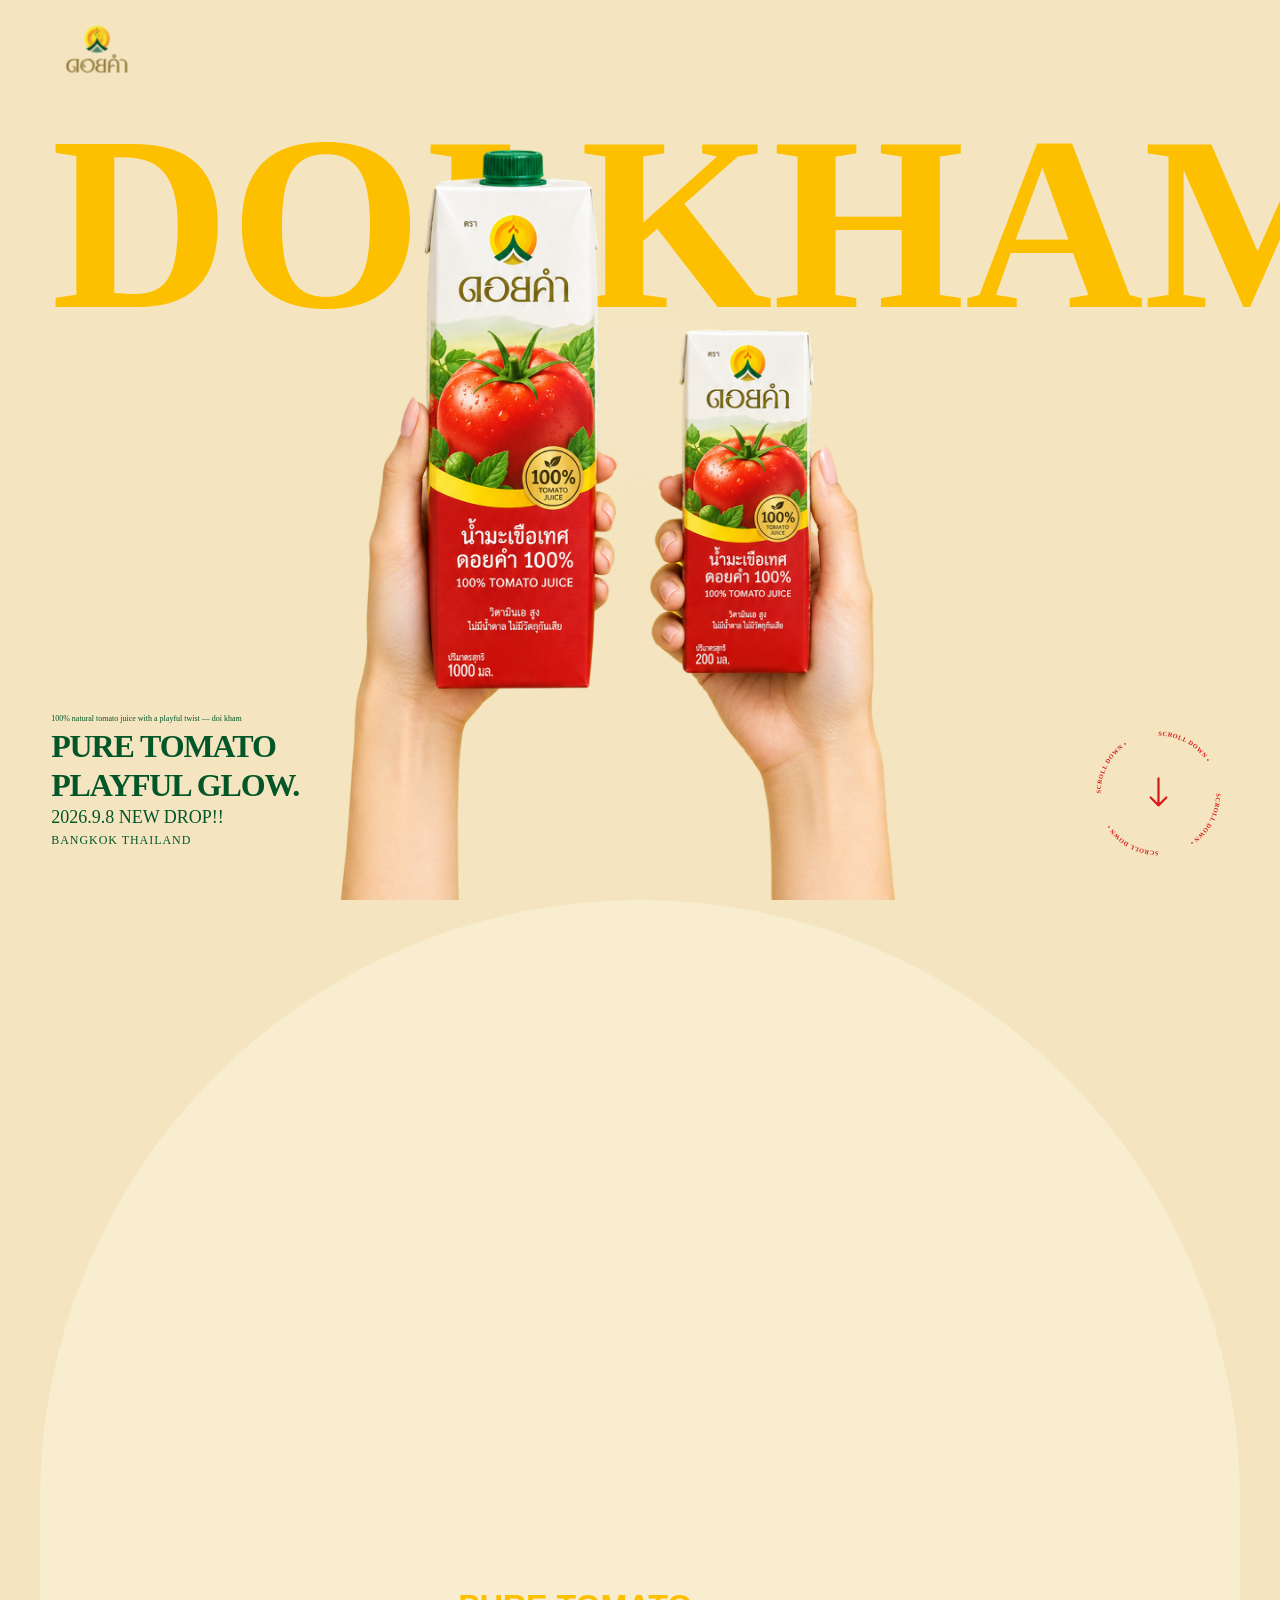
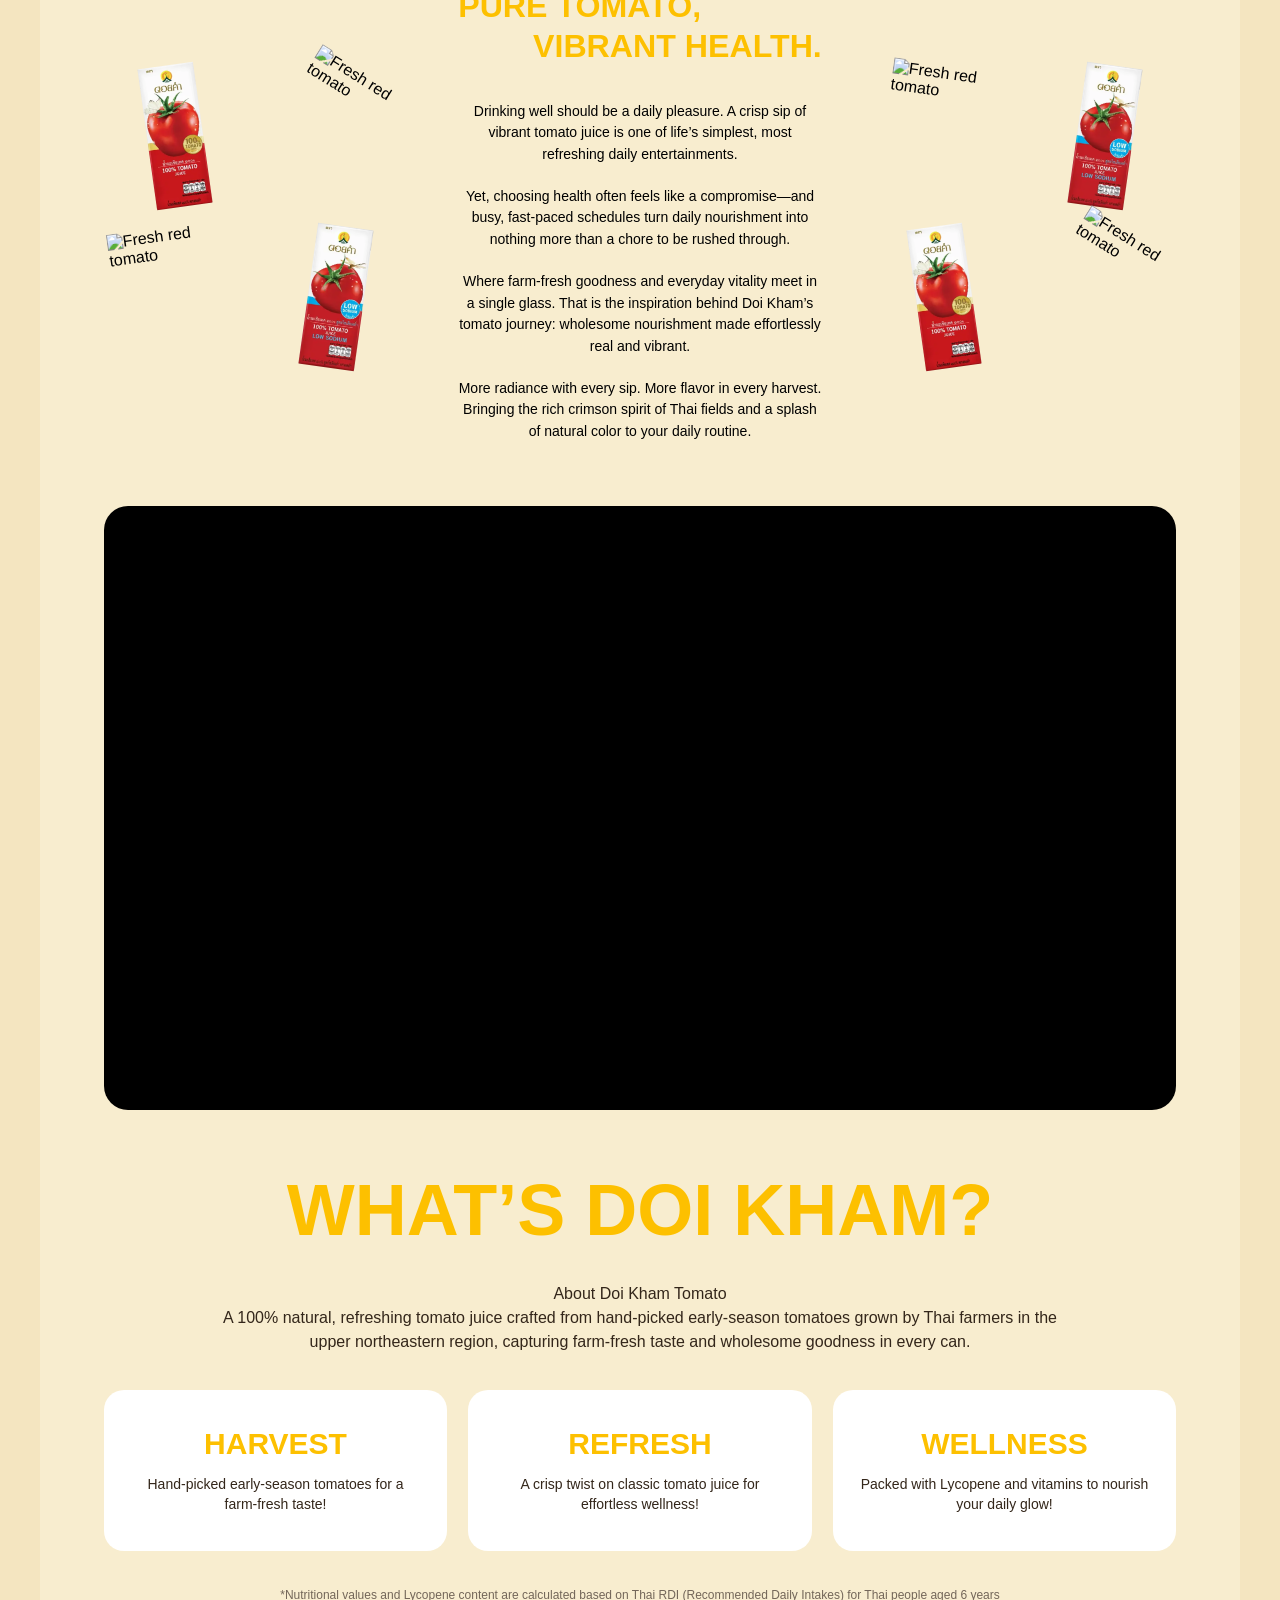
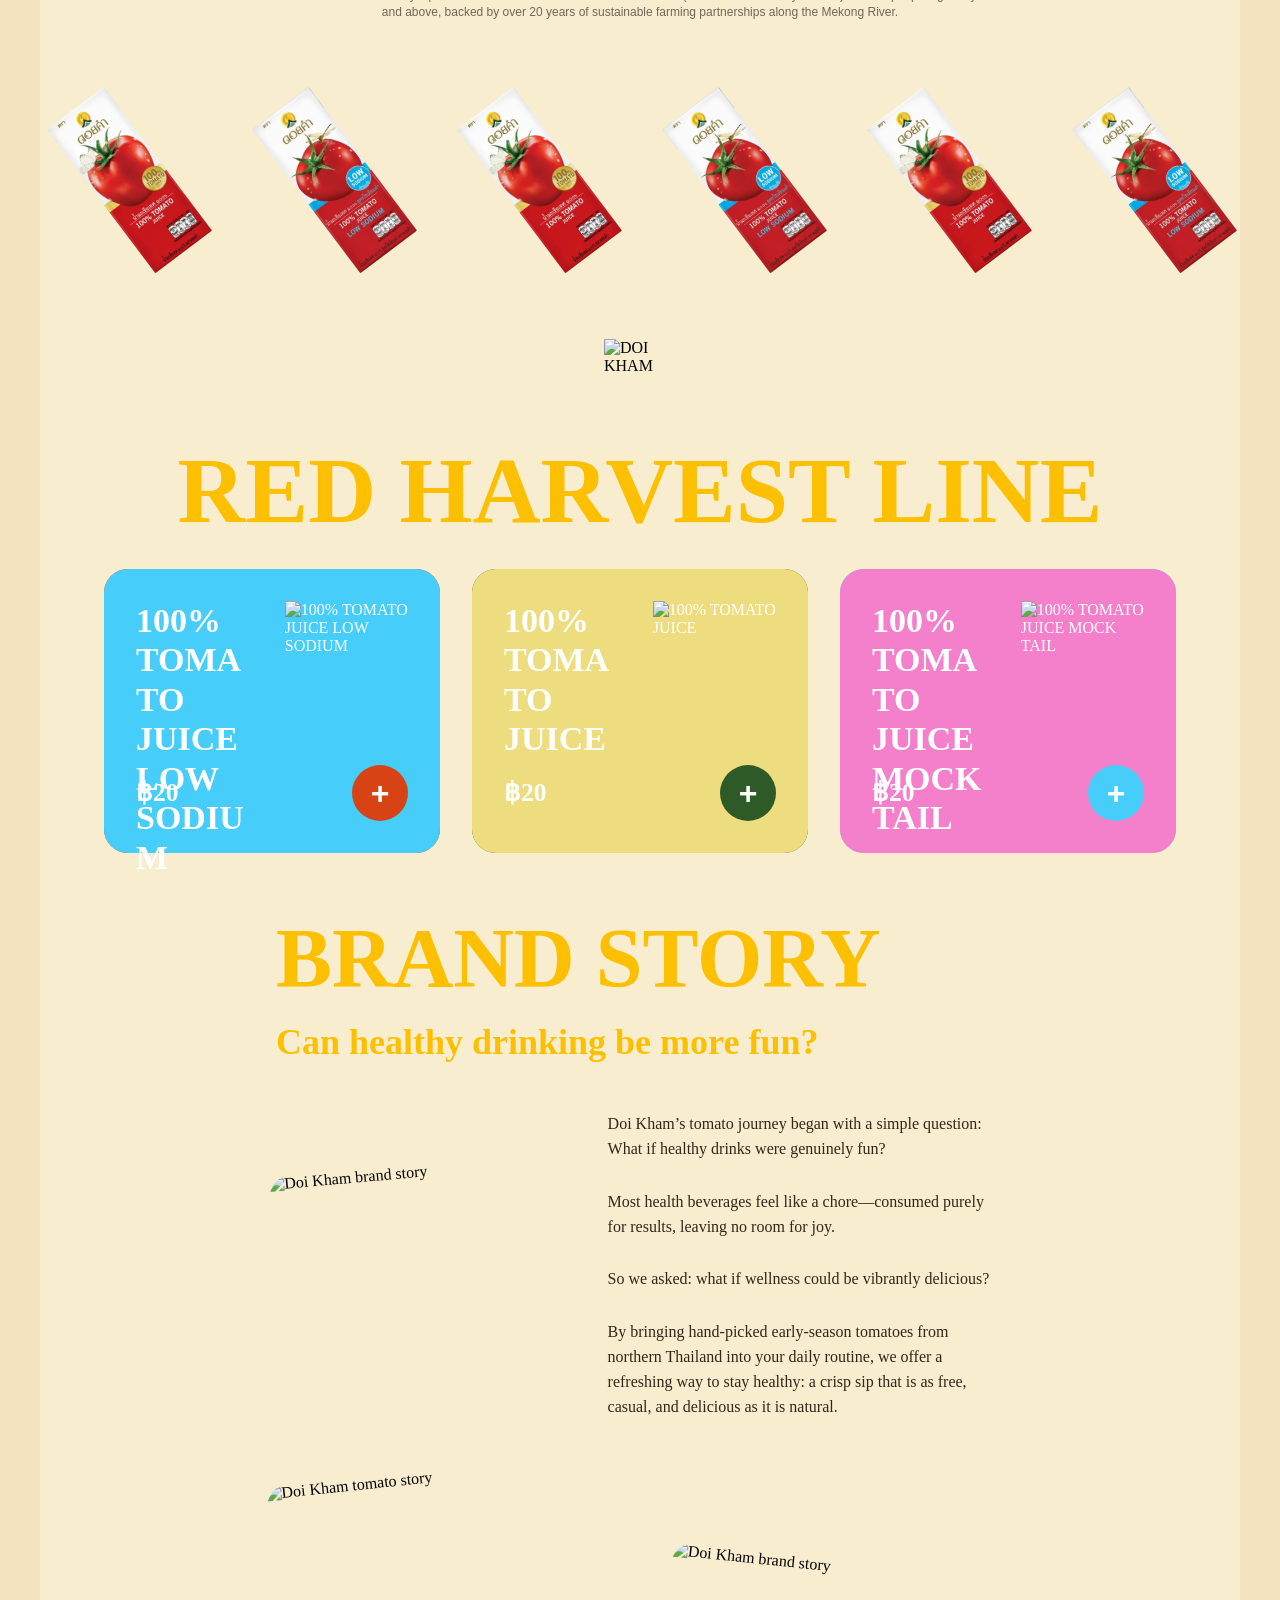
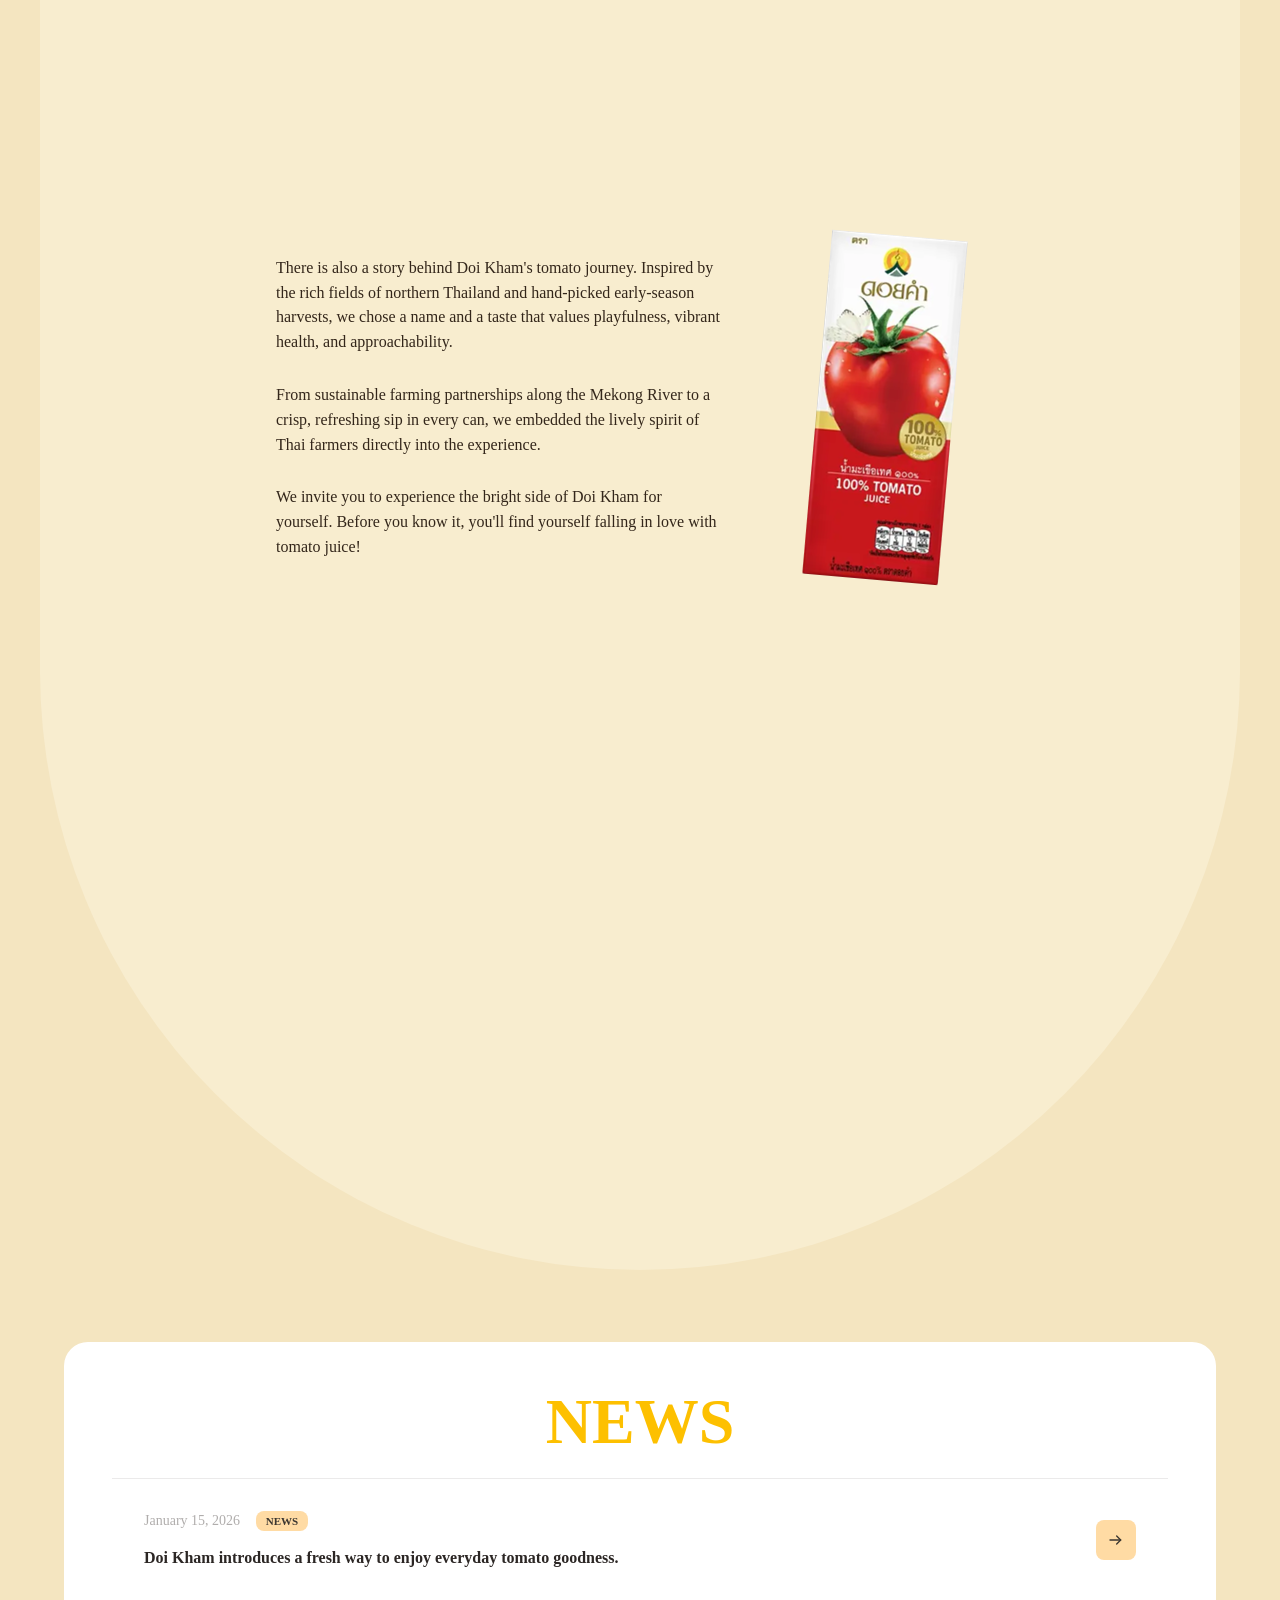
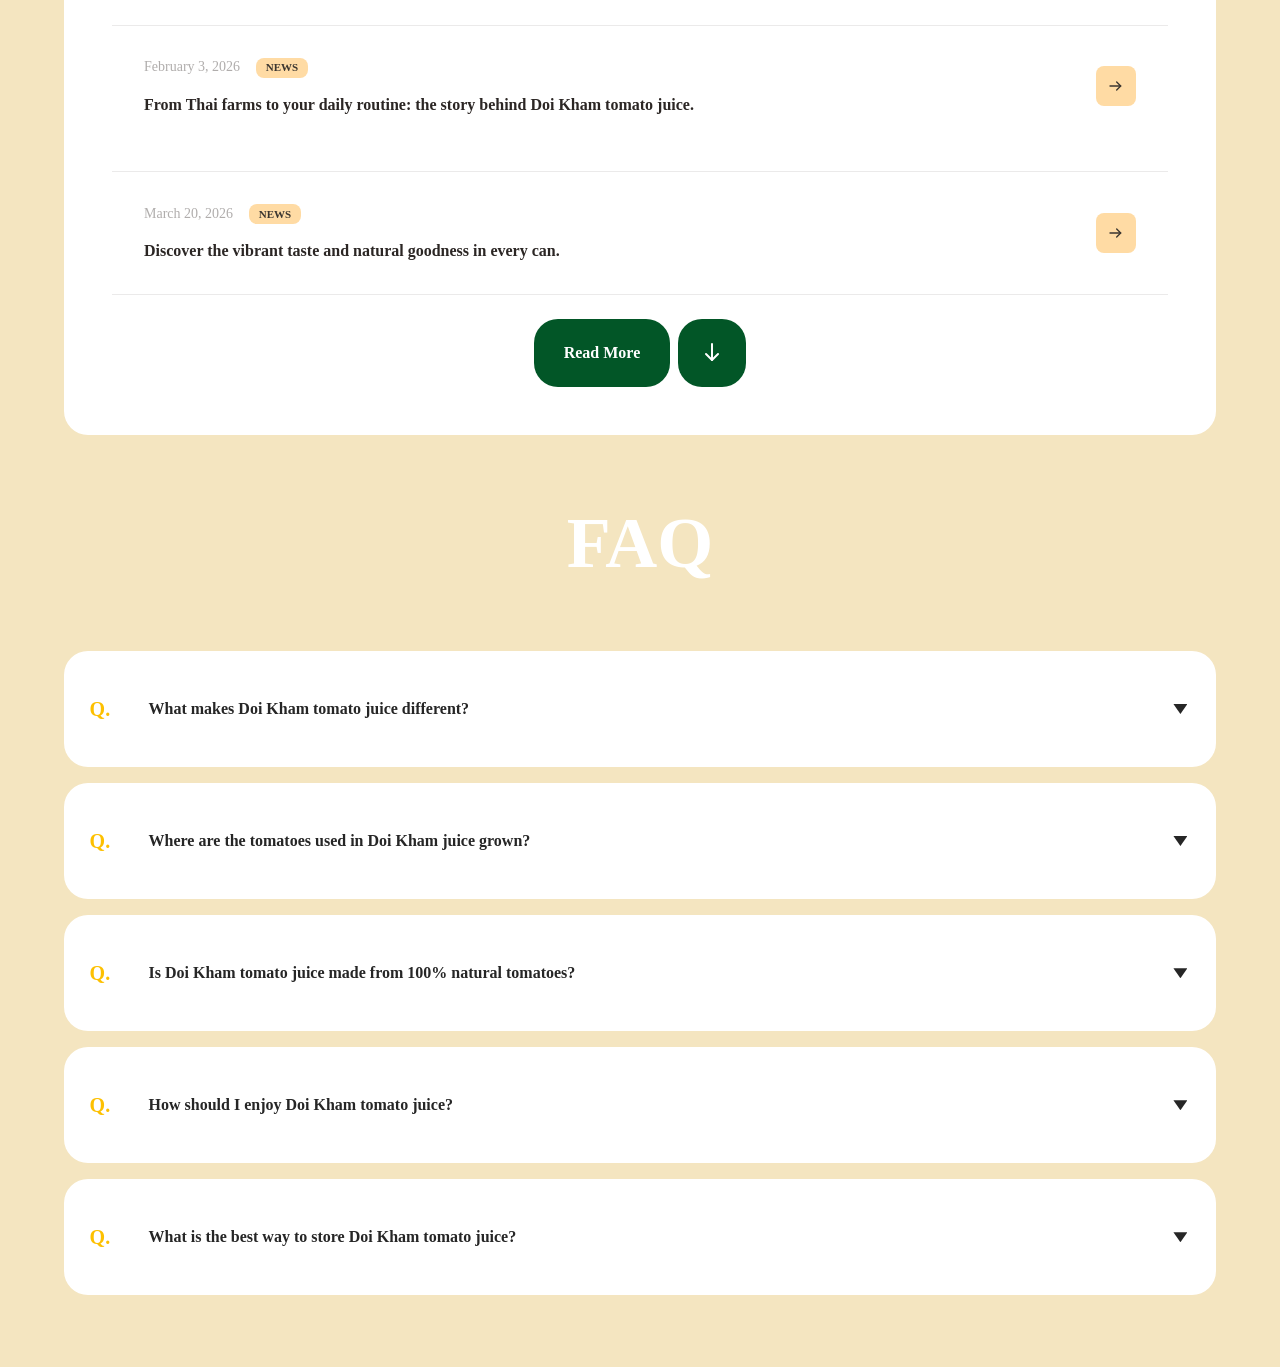
==== index.html @ 4caf9b31 "feat(organic): wrap cream surface with top and bottom caps - index.html: wrap the existing organic c" ====
<!--
Code Convention:
- Must read the latest official MDN documentation first.
- Must apply at least one current official MDN technique.
- Keep the code clean, clear, separated by concern, modular, and reusable.
- Keep everything in one HTML file.
- Do not start a new line unnecessarily; keep code formatting compact and readable.
- Preserve the existing baseline unless I explicitly ask for a change.
- Parent containers control spacing/gaps between direct children.
- Child containers control their own internal layout and spacing.
- Avoid unnecessary margin, transform, position, or offset hacks for layout alignment.
- Keep desktop behavior unchanged when a mobile-only change is requested.
- Keep the HTML previewable inside a standard fenced HTML code block.
-->

<!doctype html>
<html lang="en">
<head>
  <meta charset="utf-8">
  <meta name="viewport" content="width=device-width, initial-scale=1">
  <title>DOI KHAM</title>
  <link rel="stylesheet" href="./styles/global.css">
  <link rel="stylesheet" href="./components/hero/doi-kham-hero.css">
  <link rel="stylesheet" href="./components/tomato-detail/doi-kham-tomato-detail.css">
  <link rel="stylesheet" href="./components/vdo/doi-kham-vdo.css">
  <link rel="stylesheet" href="./components/about/doi-kham-about.css">
  <link rel="stylesheet" href="./components/product-gallery/doi-kham-product-gallery.css">
  <link rel="stylesheet" href="./components/product-line/doi-kham-product-line.css">
  <link rel="stylesheet" href="./components/brand-story/doi-kham-brand-story.css">
  <link rel="stylesheet" href="./components/news/doi-kham-news.css">
  <link rel="stylesheet" href="./components/faq/doi-kham-faq.css">
</head>
<body>
  <div class="page">
    <header class="header">
      <img class="header__logo" src="./assets/images/logo.png" alt="DOI KHAM">
    </header>
    <main class="main">
      <section class="hero-organic-section" aria-label="Hero and tomato details">
        <div class="hero-stage">
          <doi-kham-hero></doi-kham-hero>
        </div>
        <section class="organic-section" aria-label="Tomato details">
          <div class="organic-surface">
            <div class="organic-surface__top-circle" aria-hidden="true"></div>
            <div class="organic-container">
              <doi-kham-tomato-detail></doi-kham-tomato-detail>
              <doi-kham-vdo></doi-kham-vdo>
              <doi-kham-about></doi-kham-about>
              <doi-kham-product-gallery></doi-kham-product-gallery>
              <doi-kham-product-line></doi-kham-product-line>
              <doi-kham-brand-story></doi-kham-brand-story>
            </div>
            <div class="organic-surface__bottom-circle" aria-hidden="true"></div>
          </div>
        </section>
      </section>
      <div class="news-faq-section">
        <section class="news-section" aria-labelledby="news-title">
          <doi-kham-news></doi-kham-news>
        </section>
        <section class="faq-section" aria-labelledby="faq-title">
          <doi-kham-faq></doi-kham-faq>
        </section>
      </div>
    </main>
  </div>
  <script type="module" src="./js/app.js"></script>
</body>
</html>
---- styles/global.css ----
/* GLOBAL RESET */
*,
*::before,
*::after {
  box-sizing: border-box;
}

html,
body {
  inline-size: 100%;
  min-block-size: 100%;
  margin: 0;
  padding: 0;
  overflow-x: clip;
}

body {
  min-block-size: 100%;
  background: var(--color-bg-mid);
}

body::before {
  content: "";
  position: fixed;
  inset: 0;
  z-index: 0;
  pointer-events: none;
  background:
    radial-gradient(
      ellipse
      clamp(220px, 34vw, 520px)
      clamp(180px, 30vh, 360px)
      at 50% 45%,
      rgb(255 255 255 / 9%) 0%,
      rgb(255 249 230 / 5%) 24%,
      rgb(255 245 220 / 2.5%) 48%,
      transparent 72%
    );
  filter: blur(clamp(18px, 2.5vw, 36px));
}

h1,
p {
  margin: 0;
}

/* TOKENS */
:root {
  --color-bg-center: #F8EDCF;
  --color-bg-light: #F6E9C8;
  --color-bg-mid: #F4E5C0;
  --color-bg-dark: #F3E2BD;
  --color-bg-edge: #EBD3A4;

  --color-doi-kham: #FDC000;
  --color-text-group: #025627;
  --color-scroll-down: #D71D1A;

  --header-inline-padding: clamp(16px, 4vw, 56px);
  --header-block-padding: 16px;
  --header-max-height: 100px;

  --logo-size: 92px;

  --hero-stage-height: calc(100vh - var(--header-max-height));

  --organic-section-height: 220vh;
  --organic-container-gap: clamp(32px, 6vw, 64px);
  --organic-container-block-padding: clamp(48px, 7vw, 96px);
  --organic-child-inline-padding: clamp(20px, 5vw, 72px);
  --organic-surface-width: min(100%, var(--section-content-width));

  --section-content-width: 1200px;
}

/* PAGE SHELL */
.page {
  position: relative;
  z-index: 1;
  inline-size: 100%;
  min-block-size: 100vh;
  isolation: isolate;
}

/* HEADER */
.header {
  position: sticky;
  inset-block-start: 0;
  z-index: 10;
  display: flex;
  align-items: center;
  inline-size: 100%;
  block-size: var(--header-max-height);
  max-block-size: var(--header-max-height);
  padding-block: var(--header-block-padding);
  padding-inline: var(--header-inline-padding);
  background: transparent;
}

.header__logo {
  display: block;
  inline-size: var(--logo-size);
  block-size: var(--logo-size);
  max-inline-size: 100%;
  max-block-size: 100%;
  flex: 0 1 auto;
  object-fit: contain;
}

/* MAIN */
.main {
  position: relative;
  z-index: 1;
  inline-size: 100%;
}

/* HERO + ORGANIC SCROLL REGION */
.hero-organic-section {
  position: relative;
  inline-size: 100%;
  overflow: visible;
}

/* STICKY HERO */
.hero-stage {
  position: sticky;
  inset-block-start: var(--header-max-height);
  z-index: 1;
  inline-size: 100%;
  block-size: var(--hero-stage-height);
  min-block-size: var(--hero-stage-height);
  overflow: visible;
}

/* NEWS + FAQ GROUP */
.news-faq-section {
  display: flex;
  flex-direction: column;
  gap: clamp(48px, 6vw, 72px);
  margin-block: clamp(48px, 6vw, 72px);
}

/* NEWS SECTION */
.news-section {
  position: relative;
  z-index: 2;
  inline-size: 100%;
}

/* ORGANIC SECTION */
.organic-section {
  position: relative;
  z-index: 2;
  inline-size: 100%;
  min-block-size: var(--organic-section-height);
  overflow: visible;
}

/* ORGANIC SURFACE */
.organic-surface {
  display: flex;
  flex-direction: column;
  align-items: center;
  inline-size: 100%;
  gap: 0;
}

.organic-surface__top-circle,
.organic-surface__bottom-circle,
.organic-container {
  inline-size: var(--organic-surface-width);
}

.organic-surface__top-circle {
  aspect-ratio: 2 / 1;
  background: var(--color-bg-center);
  border-radius: 50% 50% 0 0 / 100% 100% 0 0;
}

/* RECTANGULAR CONTENT CONTAINER */
.organic-container {
  block-size: auto;
  display: flex;
  flex-direction: column;
  align-items: center;
  justify-content: flex-start;
  row-gap: var(--organic-container-gap);
  box-sizing: border-box;
  padding-block: var(--organic-container-block-padding);
  background: var(--color-bg-center);
  pointer-events: auto;
}

.organic-surface__bottom-circle {
  aspect-ratio: 2 / 1;
  background: var(--color-bg-center);
  border-radius: 0 0 50% 50% / 0 0 100% 100%;
}

/* TABLET / MOBILE */
@media (max-width: 768px) {
  :root {
    --header-inline-padding: clamp(16px, 5vw, 28px);
    --header-block-padding: 16px;
    --logo-size: 92px;
    --hero-stage-height: calc(100vh - var(--header-max-height));
    --organic-section-height: 215vh;
  }
}

@media (max-width: 480px) {
  :root {
    --header-inline-padding: 18px;
    --header-block-padding: 16px;
    --logo-size: 92px;
    --organic-section-height: 205vh;
    --organic-child-inline-padding: 20px;
  }
}

@media (max-width: 360px) {
  :root {
    --header-inline-padding: 14px;
    --header-block-padding: 16px;
    --logo-size: 92px;
    --organic-section-height: 200vh;
    --organic-child-inline-padding: 16px;
  }
}

/* WIDE VIEWPORT */
@media (min-aspect-ratio: 2/1) {
  :root {
    --organic-section-height: 230vh;
  }
}
---- components/hero/doi-kham-hero.css ----
/*
Code Convention:
- Must read the latest official MDN documentation first.
- Must apply at least one current official MDN technique.
- Keep the code clean, clear, separated by concern, modular, and reusable.
- Keep everything in one HTML file.
- Do not start a new line unnecessarily; keep code formatting compact and readable.
- Preserve the existing baseline unless I explicitly ask for a change.
- Parent containers control spacing/gaps between direct children.
- Child containers control their own internal layout and spacing.
- Avoid unnecessary margin, transform, position, or offset hacks for layout alignment.
- Keep desktop behavior unchanged when a mobile-only change is requested.
- Keep the HTML previewable inside a standard fenced HTML code block.
*/

doi-kham-hero {
  display: block;

  inline-size: 100%;
  block-size: 100%;
  min-block-size: inherit;

  --hero-gap: 8px;
  --hero-copy-gap: 8px;

  --doi-kham-size: clamp(64px, 21cqw, 300px);

  --eyebrow-size: clamp(8px, 0.56vw, 10px);
  --headline-size: clamp(32px, 2.22vw, 40px);
  --release-size: clamp(18px, 1.25vw, 22px);
  --location-size: clamp(12px, 0.83vw, 15px);

  --hero-inline-padding: clamp(16px, 4vw, 56px);
  --hero-bottom-padding: clamp(40px, 6vh, 80px);

  --hand-size: clamp(180px, 25vw, 420px);

  --scroll-indicator-size: clamp(120px, 11vw, 170px);
  --scroll-indicator-offset: clamp(18px, 4vw, 56px);
  --scroll-indicator-bottom: clamp(18px, 4vh, 48px);
  --scroll-indicator-text-size: clamp(8px, 0.7vw, 11px);
  --scroll-indicator-arrow-size: clamp(18px, 1.4vw, 24px);
}

.hero {
  position: relative;

  inline-size: 100%;
  block-size: 100%;
  min-block-size: 100%;
}

.hero__content {
  position: relative;

  display: flex;
  flex-direction: column;
  align-items: center;

  inline-size: 100%;
  max-inline-size: 100%;
  min-inline-size: 0;
  min-block-size: inherit;

  gap: var(--hero-gap);

  container: hero / inline-size;
}

.hero__title {
  inline-size: 100%;
  max-inline-size: 100%;
  min-inline-size: 0;

  margin: 0;
  padding: 0;

  color: var(--color-doi-kham);

  font-size: var(--doi-kham-size);
  line-height: 1;
  font-weight: 700;
  text-align: center;

  text-wrap: nowrap;

  user-select: none;
}

.hero__copy {
  display: flex;
  flex-direction: column;
  align-items: flex-start;

  inline-size: min(100%, 560px);
  max-inline-size: 100%;
  min-inline-size: 0;

  margin: 0;
  padding: 0;

  gap: var(--hero-copy-gap);

  color: var(--color-text-group);
  text-align: start;
}

.hero__eyebrow {
  inline-size: 100%;
  max-inline-size: 100%;
  min-inline-size: 0;

  margin: 0;
  padding: 0;

  color: var(--color-text-group);

  font-size: var(--eyebrow-size);
  line-height: 1.2;
  font-weight: 400;

  overflow-wrap: anywhere;
}

.hero__headline-group {
  display: flex;
  flex-direction: column;
  align-items: flex-start;

  inline-size: fit-content;
  max-inline-size: 100%;
  min-inline-size: 0;

  gap: var(--hero-copy-gap);
}

.hero__headline {
  min-inline-size: 0;

  margin: 0;
  padding: 0;

  color: var(--color-text-group);

  font-size: var(--headline-size);
  line-height: 0.95;
  font-weight: 700;
  letter-spacing: -0.035em;

  overflow-wrap: anywhere;
}

.hero__release {
  inline-size: 100%;
  max-inline-size: 100%;
  min-inline-size: 0;

  margin: 0;
  padding: 0;

  color: var(--color-text-group);

  font-size: var(--release-size);
  line-height: 1;
  font-weight: 400;

  overflow-wrap: anywhere;
}

.hero__location {
  inline-size: 100%;
  max-inline-size: 100%;
  min-inline-size: 0;

  margin: 0;
  padding: 0;

  color: var(--color-text-group);

  font-size: var(--location-size);
  line-height: 1;
  font-weight: 400;
  letter-spacing: 0.08em;

  overflow-wrap: anywhere;
}

.hero__hand {
  position: absolute;
  z-index: 5;

  display: block;

  inline-size: var(--hand-size);
  block-size: auto;
  max-inline-size: 100%;

  object-fit: contain;

  inset-block-end: 0;

  pointer-events: none;
  user-select: none;
}

.hero__hand--left {
  inset-inline-start: 50%;
  transform: translateX(-100%);
}

.hero__hand--right {
  inset-inline-start: 50%;
}

.scroll-indicator {
  position: absolute;
  z-index: 6;

  inset-inline-end: var(--scroll-indicator-offset);
  inset-block-end: var(--scroll-indicator-bottom);

  display: grid;
  place-items: center;

  inline-size: var(--scroll-indicator-size);
  block-size: var(--scroll-indicator-size);

  color: var(--color-scroll-down);

  pointer-events: none;
  user-select: none;
}

.scroll-indicator__ring {
  position: absolute;
  inset: 0;

  display: block;

  inline-size: 100%;
  block-size: 100%;

  overflow: visible;

  animation:
    scroll-indicator-rotate
    12s
    linear
    infinite;
}

.scroll-indicator__text {
  fill: currentColor;

  font-size: var(--scroll-indicator-text-size);
  font-weight: 700;
  letter-spacing: 0.08em;
  text-transform: uppercase;
}

.scroll-indicator__arrow {
  position: absolute;
  z-index: 2;

  display: block;

  inline-size: calc(var(--scroll-indicator-arrow-size) * 1.5);
  block-size: calc(var(--scroll-indicator-arrow-size) * 2);

  overflow: visible;

  color: currentColor;

  transform: translateY(-1px);
}

.scroll-indicator__arrow-line {
  fill: none;
  stroke: currentColor;
  stroke-width: 2;
  stroke-linecap: round;
  stroke-linejoin: round;
}

@keyframes scroll-indicator-rotate {
  from {
    transform: rotate(0deg);
  }

  to {
    transform: rotate(360deg);
  }
}

@media (min-width: 769px) {
  .hero__content {
    padding-inline: var(--hero-inline-padding);
  }

  .hero__title {
    position: absolute;

    inset-block-start: 0;
    inset-inline: var(--hero-inline-padding);

    inline-size: calc(100% - (var(--hero-inline-padding) * 2));

    font-size: clamp(64px, 21cqw, 300px);
    text-align: center;
  }

  .hero__copy {
    position: absolute;

    inset-inline-start: var(--hero-inline-padding);
    inset-block-end: var(--hero-bottom-padding);

    inline-size: min(
      calc(100% - (var(--hero-inline-padding) * 2)),
      560px
    );
  }

  .hero__headline-group {
    flex-direction: column;
    align-items: flex-start;

    inline-size: fit-content;
  }

  .hero__headline {
    white-space: nowrap;
  }

  .hero__hand--left {
    inset-inline-start: 50%;
    inset-block-end: 0;

    transform: translateX(-100%);
  }

  .hero__hand--right {
    inset-inline-start: 50%;
    inset-inline-end: auto;
    inset-block-end: 0;
  }
}

@media (max-width: 768px) {
  doi-kham-hero {
    --hero-copy-gap: 8px;

    --eyebrow-size: 10px;
    --headline-size: 24px;
    --release-size: 20px;
    --location-size: 14px;

    --hand-size: clamp(160px, 48vw, 280px);

    --scroll-indicator-size: 120px;
    --scroll-indicator-offset: 18px;
    --scroll-indicator-bottom: 18px;
    --scroll-indicator-text-size: 11px;
  }

  .hero__content {
    align-items: flex-start;

    padding-inline: var(--header-inline-padding);
  }

  .hero__title {
    inline-size: 100%;

    font-size: 64px;
    text-align: start;
  }

  .hero__copy {
    inline-size: 100%;
    max-inline-size: 100%;
  }

  .hero__headline-group {
    flex-direction: row;
    align-items: baseline;
    flex-wrap: nowrap;

    inline-size: 100%;
    max-inline-size: 100%;

    gap: var(--hero-copy-gap);
  }

  .hero__headline {
    flex: 0 0 auto;

    white-space: nowrap;
  }

  .hero__hand--left {
    inset-inline-start: 50%;
    inset-block-end: 0;

    transform: translateX(-100%);
  }

  .hero__hand--right {
    inset-inline-start: 50%;
    inset-inline-end: auto;
    inset-block-end: 0;
  }
}

@media (max-width: 480px) {
  doi-kham-hero {
    --hand-size: 52vw;
  }
}

@media (max-width: 360px) {
  doi-kham-hero {
    --hand-size: 55vw;
  }
}

@media (prefers-reduced-motion: reduce) {
  .scroll-indicator__ring {
    animation: none;
  }
}
---- components/tomato-detail/doi-kham-tomato-detail.css ----
/*
Code Convention:
- Must read the latest official MDN documentation first.
- Must apply at least one current official MDN technique.
- Keep the code clean, clear, separated by concern, modular, and reusable.
- Keep everything in one HTML file.
- Do not start a new line unnecessarily; keep code formatting compact and readable.
- Preserve the existing baseline unless I explicitly ask for a change.
- Parent containers control spacing/gaps between direct children.
- Child containers control their own internal layout and spacing.
- Avoid unnecessary margin, transform, position, or offset hacks for layout alignment.
- Keep desktop behavior unchanged when a mobile-only change is requested.
- Keep the HTML previewable inside a standard fenced HTML code block.
*/

doi-kham-tomato-detail {
  display: block;
  inline-size: 100%;
  min-inline-size: 0;
  padding-inline: var(--organic-child-inline-padding);

  --tomato-detail-content-width: 1440px;
  --tomato-detail-gap: clamp(20px, 4vw, 64px);

  --tomato-detail-product-image-radius: 0px;

  --tomato-detail-grid-gap: clamp(10px, 1.5vw, 24px);
  --tomato-detail-grid-size: clamp(280px, 30vw, 480px);

  --tomato-detail-center-gap: clamp(20px, 4vw, 56px);

  --tomato-detail-title-size: clamp(20px, 3cqw, 40px);
  --tomato-detail-title-weight: 900;
  --tomato-detail-title-line-height: 1;

  --tomato-detail-headline-gap: 8px;

  --tomato-detail-copy-size: 16px;
  --tomato-detail-copy-weight: 400;
  --tomato-detail-copy-line-height: 1.55;
  --tomato-detail-copy-gap: clamp(16px, 2vw, 24px);
}

/* SOURCE HERO CONTAINER */
.tomato-detail {
  display: flex;
  align-items: center;
  justify-content: center;
  inline-size: 100%;
  min-inline-size: 0;
  min-block-size: 100%;
  background: transparent;
  font-family: Arial, Helvetica, sans-serif;
}

/* SOURCE HERO__CONTAINER */
.tomato-detail__container {
  container: tomato-detail / inline-size;
  display: grid;
  grid-template-columns:
    minmax(0, 1fr)
    minmax(280px, 1.2fr)
    minmax(0, 1fr);
  align-items: center;
  inline-size: min(100%, var(--tomato-detail-content-width));
  min-inline-size: 0;
  gap: var(--tomato-detail-gap);
}

/* LEFT / RIGHT SIDE */
.tomato-detail__side {
  display: flex;
  align-items: center;
  justify-content: center;
  inline-size: 100%;
  min-inline-size: 0;
}

/* 2 × 2 PRODUCT GRID */
.tomato-detail__side-grid {
  display: grid;
  grid-template-columns: repeat(2, minmax(0, 1fr));
  grid-template-rows: repeat(2, minmax(0, 1fr));
  grid-template-areas:
    "top-left top-right"
    "bottom-left bottom-right";
  align-items: center;
  justify-items: center;
  inline-size: min(100%, var(--tomato-detail-grid-size));
  aspect-ratio: 1;
  gap: var(--tomato-detail-grid-gap);
}

/* GRID POSITIONS */
.tomato-detail__grid-item--top-left {
  grid-area: top-left;
}

.tomato-detail__grid-item--top-right {
  grid-area: top-right;
}

.tomato-detail__grid-item--bottom-left {
  grid-area: bottom-left;
}

.tomato-detail__grid-item--bottom-right {
  grid-area: bottom-right;
}

/* GRID ITEM */
.tomato-detail__grid-item {
  display: flex;
  align-items: center;
  justify-content: center;
  inline-size: 100%;
  block-size: 100%;
  min-inline-size: 0;
  min-block-size: 0;
  aspect-ratio: 1 / 1;
}

/* PRODUCT IMAGE */
.tomato-detail__product-image {
  display: block;
  inline-size: 100%;
  block-size: 100%;
  min-inline-size: 0;
  min-block-size: 0;
  margin: 0;
  padding: 0;
  border: 0;
  border-radius: var(--tomato-detail-product-image-radius);
  object-fit: contain;
  object-position: center;
  user-select: none;
  -webkit-user-drag: none;
}

/* LEFT IMAGE ROTATION */
.tomato-detail__side--left
.tomato-detail__grid-item--top-left
.tomato-detail__product-image {
  rotate: -8deg;
  transform-origin: center;
}

.tomato-detail__side--left
.tomato-detail__grid-item--top-right
.tomato-detail__product-image {
  rotate: 32deg;
  transform-origin: center;
}

.tomato-detail__side--left
.tomato-detail__grid-item--bottom-left
.tomato-detail__product-image {
  rotate: -8deg;
  transform-origin: center;
}

.tomato-detail__side--left
.tomato-detail__grid-item--bottom-right
.tomato-detail__product-image {
  rotate: 8deg;
  transform-origin: center;
}

/* RIGHT IMAGE ROTATION */
.tomato-detail__side--right
.tomato-detail__grid-item--top-left
.tomato-detail__product-image {
  rotate: 8deg;
  transform-origin: center;
}

.tomato-detail__side--right
.tomato-detail__grid-item--top-right
.tomato-detail__product-image {
  rotate: 8deg;
  transform-origin: center;
}

.tomato-detail__side--right
.tomato-detail__grid-item--bottom-left
.tomato-detail__product-image {
  rotate: -8deg;
  transform-origin: center;
}

.tomato-detail__side--right
.tomato-detail__grid-item--bottom-right
.tomato-detail__product-image {
  rotate: 32deg;
  transform-origin: center;
}

/* CENTER */
.tomato-detail__center {
  display: flex;
  flex-direction: column;
  align-items: center;
  justify-content: center;
  inline-size: 100%;
  min-inline-size: 0;
  gap: var(--tomato-detail-center-gap);
  text-align: center;
}

/* CENTER HEADLINE */
.tomato-detail__center-headline {
  display: flex;
  flex-direction: column;
  align-items: stretch;
  justify-content: center;
  inline-size: 100%;
  min-inline-size: 0;
  gap: var(--tomato-detail-headline-gap);
}

.tomato-detail__center-headline-top,
.tomato-detail__center-headline-bottom {
  display: flex;
  align-items: center;
  inline-size: 100%;
  min-inline-size: 0;
}

.tomato-detail__center-headline-top {
  justify-content: flex-start;
  text-align: left;
}

.tomato-detail__center-headline-bottom {
  justify-content: flex-end;
  text-align: right;
}

.tomato-detail__center-headline-block {
  display: block;
  inline-size: auto;
  max-inline-size: 100%;
  margin: 0;
  color: #FDC000;
  font-size: var(--tomato-detail-title-size);
  font-weight: var(--tomato-detail-title-weight);
  line-height: var(--tomato-detail-title-line-height);
  white-space: nowrap;
}

/* CENTER COPY */
.tomato-detail__center-copy {
  display: flex;
  flex-direction: column;
  align-items: center;
  justify-content: center;
  inline-size: 100%;
  min-inline-size: 0;
  gap: var(--tomato-detail-copy-gap);
  text-align: center;
}

.tomato-detail__center-copy-block {
  display: block;
  inline-size: 100%;
  max-inline-size: 100%;
  margin: 0;
  color: #000000;
  font-size: var(--tomato-detail-copy-size);
  font-weight: var(--tomato-detail-copy-weight);
  line-height: var(--tomato-detail-copy-line-height);
  text-align: center;
  text-wrap: pretty;
}

/* CONTAINER QUERY: NARROW DESKTOP / TABLET */
@container tomato-detail (max-width: 1100px) {
  .tomato-detail__container {
    grid-template-columns:
      minmax(0, 0.85fr)
      minmax(260px, 1.2fr)
      minmax(0, 0.85fr);
    gap: clamp(16px, 3vw, 40px);
  }

  .tomato-detail__side-grid {
    inline-size: min(100%, 360px);
  }

  .tomato-detail__product-image {
    inline-size: min(100%, 120px);
  }

  .tomato-detail__center {
    gap: clamp(16px, 3vw, 40px);
  }

  .tomato-detail__center-headline-block {
    font-size: clamp(20px, 3cqw, 34px);
  }

  .tomato-detail__center-copy {
    gap: clamp(14px, 2vw, 20px);
  }

  .tomato-detail__center-copy-block {
    font-size: 14px;
  }
}

/* MEDIA QUERY: MOBILE */
@media (max-width: 700px) {
  .tomato-detail__container {
    display: grid;
    grid-template-columns: minmax(0, 1fr);
    align-items: center;
    justify-items: start;
  }

  .tomato-detail__side {
    display: none;
  }

  .tomato-detail__center {
    grid-column: 1;
    inline-size: 100%;
    min-inline-size: 0;
    align-items: flex-start;
  }

  .tomato-detail__center-copy {
    align-items: flex-start;
    text-align: left;
  }

  .tomato-detail__center-copy-block {
    text-align: left;
  }
}

/* CONTAINER QUERY: SMALL MOBILE */
@container tomato-detail (max-width: 480px) {
  .tomato-detail__container {
    gap: 32px;
  }

  .tomato-detail__center {
    gap: 28px;
  }

  .tomato-detail__center-headline {
    gap: 8px;
  }

  .tomato-detail__center-headline-block {
    font-size: clamp(19px, 5.5cqw, 24px);
  }

  .tomato-detail__center-copy {
    gap: 16px;
  }

  .tomato-detail__center-copy-block {
    font-size: 14px;
    line-height: 1.5;
  }
}

/* CONTAINER QUERY: VERY SMALL MOBILE */
@container tomato-detail (max-width: 360px) {
  .tomato-detail__center {
    gap: 24px;
  }

  .tomato-detail__center-headline {
    gap: 8px;
  }

  .tomato-detail__center-headline-block {
    font-size: clamp(18px, 5.5cqw, 21px);
  }

  .tomato-detail__center-copy {
    gap: 14px;
  }

  .tomato-detail__center-copy-block {
    font-size: 13px;
    line-height: 1.45;
  }
}
---- components/vdo/doi-kham-vdo.css ----
/*
Code Convention:
- Must read the latest official MDN documentation first.
- Must apply at least one current official MDN technique.
- Keep the code clean, clear, separated by concern, modular, and reusable.
- Keep everything in one HTML file.
- Do not start a new line unnecessarily; keep code formatting compact and readable.
- Preserve the existing baseline unless I explicitly ask for a change.
- Parent containers control spacing/gaps between direct children.
- Child containers control their own internal layout and spacing.
- Avoid unnecessary margin, transform, position, or offset hacks for layout alignment.
- Keep desktop behavior unchanged when a mobile-only change is requested.
- Keep the HTML previewable inside a standard fenced HTML code block.
*/

doi-kham-vdo {
  display: block;
  inline-size: 100%;
  min-inline-size: 0;
  padding-inline: var(--organic-child-inline-padding);

  --video-container-width: 1270px;
  --video-ratio-desktop: 1270 / 715;
  --video-ratio-mobile: 392 / 320;
  --video-radius: 24px;
}

.vdo-section__container {
  container: doi-kham-vdo / inline-size;
  display: flex;
  align-items: center;
  justify-content: center;
  inline-size: min(100%, var(--video-container-width));
  min-inline-size: 0;
  margin-inline: auto;
}

.vdo-player {
  display: block;
  inline-size: 100%;
  max-inline-size: var(--video-container-width);
  block-size: auto;
  aspect-ratio: var(--video-ratio-desktop);
  margin: 0;
  padding: 0;
  border: 0;
  border-radius: var(--video-radius);
  background: #000000;
  object-fit: cover;
  object-position: center;
  overflow: hidden;
}

@container doi-kham-vdo (max-width: 700px) {
  .vdo-section__container {
    inline-size: 100%;
  }

  .vdo-player {
    inline-size: 100%;
    max-inline-size: 100%;
    aspect-ratio: var(--video-ratio-mobile);
  }
}
---- components/about/doi-kham-about.css ----
/*
Code Convention:
- Must read the latest official MDN documentation first.
- Must apply at least one current official MDN technique.
- Keep the code clean, clear, separated by concern, modular, and reusable.
- Keep everything in one HTML file.
- Do not start a new line unnecessarily; keep code formatting compact and readable.
- Preserve the existing baseline unless I explicitly ask for a change.
- Parent containers control spacing/gaps between direct children.
- Child containers control their own internal layout and spacing.
- Avoid unnecessary margin, transform, position, or offset hacks for layout alignment.
- Keep desktop behavior unchanged when a mobile-only change is requested.
- Keep the HTML previewable inside a standard fenced HTML code block.
*/

doi-kham-about {
  display: block;
  inline-size: 100%;
  min-inline-size: 0;
  padding-inline: var(--organic-child-inline-padding);

  --about-title-color: #FDC000;
  --about-text-color: #33261A;
  --about-note-color: #736659;

  --about-content-width: 1200px;
  --about-gap: clamp(20px, 3vw, 36px);

  --about-title-size: 72px;
  --about-title-weight: 900;
  --about-title-line-height: 1;

  --about-description-size: 16px;
  --about-description-weight: 400;
  --about-description-line-height: 1.5;
  --about-description-max-width: 850px;

  --about-cards-gap: clamp(12px, 2cqw, 28px);
  --about-card-width: 380px;
  --about-card-ratio: 320 / 150;
  --about-card-background: #FFFFFF;
  --about-card-radius: clamp(14px, 2cqw, 20px);
  --about-card-padding: clamp(14px, 2.5cqw, 28px);

  --about-card-header-color: #FDC000;
  --about-card-header-size: 30px;
  --about-card-header-weight: 800;
  --about-card-header-line-height: 1.2;

  --about-card-details-color: #33261A;
  --about-card-details-size: 14px;
  --about-card-details-weight: 400;
  --about-card-details-line-height: 1.45;

  --about-card-content-gap: 12px;

  --about-note-width: min(720px, 100%);
  --about-note-size: 12px;
  --about-note-weight: 400;
  --about-note-line-height: 1.45;
}

.about {
  display: flex;
  align-items: center;
  justify-content: center;
  inline-size: 100%;
  font-family: Arial, Helvetica, sans-serif;
}

.about__container {
  container: about / inline-size;
  display: flex;
  flex-direction: column;
  align-items: center;
  justify-content: center;
  inline-size: min(100%, var(--about-content-width));
  min-inline-size: 0;
  gap: var(--about-gap);
  --about-card-header-size: 30px;
  --about-card-details-size: 14px;
  --about-card-content-gap: 12px;
  --about-card-padding: clamp(14px, 2.5cqw, 28px);
  --about-card-radius: clamp(14px, 2cqw, 20px);
  --about-cards-gap: clamp(12px, 2cqw, 28px);
  text-align: center;
}

.about__heading-container,
.about__description-container,
.about__cards-container,
.about__note-container {
  display: flex;
  align-items: center;
  justify-content: center;
  inline-size: 100%;
  min-inline-size: 0;
}

.about__heading {
  inline-size: 100%;
  max-inline-size: 100%;
  margin: 0;
  color: var(--about-title-color);
  font-size: var(--about-title-size);
  font-weight: var(--about-title-weight);
  line-height: var(--about-title-line-height);
  text-align: center;
  text-wrap: balance;
}

.about__description {
  inline-size: min(100%, var(--about-description-max-width));
  margin: 0;
  color: var(--about-text-color);
  font-size: var(--about-description-size);
  font-weight: var(--about-description-weight);
  line-height: var(--about-description-line-height);
  text-align: center;
  text-wrap: pretty;
}

.about__cards {
  display: grid;
  grid-template-columns: repeat(3, minmax(0, var(--about-card-width)));
  align-items: stretch;
  justify-content: center;
  inline-size: 100%;
  min-inline-size: 0;
  gap: var(--about-cards-gap);
}

.about-card {
  display: flex;
  flex-direction: column;
  align-items: center;
  justify-content: center;
  inline-size: 100%;
  min-inline-size: 0;
  aspect-ratio: var(--about-card-ratio);
  padding: var(--about-card-padding);
  border-radius: var(--about-card-radius);
  background-color: var(--about-card-background);
  text-align: center;
  overflow: hidden;
}

.about-card__content {
  display: flex;
  flex-direction: column;
  align-items: center;
  justify-content: center;
  inline-size: 100%;
  max-inline-size: 100%;
  min-inline-size: 0;
  gap: var(--about-card-content-gap);
  text-align: center;
}

.about-card__header {
  max-inline-size: 100%;
  margin: 0;
  color: var(--about-card-header-color);
  font-size: var(--about-card-header-size);
  font-weight: var(--about-card-header-weight);
  line-height: var(--about-card-header-line-height);
  text-align: center;
  text-wrap: balance;
}

.about-card__details {
  max-inline-size: 100%;
  margin: 0;
  color: var(--about-card-details-color);
  font-size: var(--about-card-details-size);
  font-weight: var(--about-card-details-weight);
  line-height: var(--about-card-details-line-height);
  text-align: center;
  text-wrap: pretty;
}

.about__note {
  inline-size: var(--about-note-width);
  max-inline-size: 100%;
  margin: 0;
  color: var(--about-note-color);
  font-size: var(--about-note-size);
  font-weight: var(--about-note-weight);
  line-height: var(--about-note-line-height);
  text-align: center;
  text-wrap: pretty;
}

@container about (max-width: 700px) {
  .about__heading {
    font-size: 44px;
  }

  .about__description {
    font-size: 14px;
    text-align: left;
  }

  .about__note {
    font-size: 11px;
  }

  .about-card__header {
    font-size: 24px;
    color: #FDC000;
    font-weight: 800;
  }

  .about-card__details {
    font-size: 13px;
  }

  .about__heading,
  .about__note {
    text-align: left;
  }

  .about__cards {
    grid-template-columns: 1fr;
    inline-size: 100%;
  }

  .about-card {
    inline-size: 100%;
    block-size: 137px;
    aspect-ratio: auto;
  }

  .about-card__content {
    align-items: flex-start;
    text-align: left;
  }

  .about-card__header,
  .about-card__details {
    text-align: left;
  }
}

@container about (max-width: 480px) {
  .about__container {
    --about-cards-gap: 16px;
    --about-card-padding: 18px;
    --about-card-radius: 16px;
    --about-card-header-size: 24px;
    --about-card-details-size: 14px;
    --about-card-content-gap: 10px;
  }

  .about-card {
    inline-size: 100%;
    block-size: 137px;
  }
}

@container about (max-width: 360px) {
  .about__container {
    --about-cards-gap: 12px;
    --about-card-padding: 14px;
    --about-card-radius: 14px;
    --about-card-header-size: 24px;
    --about-card-details-size: 14px;
  }

  .about-card {
    inline-size: 100%;
    block-size: 137px;
  }
}
---- components/product-gallery/doi-kham-product-gallery.css ----
/*
Code Convention:
- Must read the latest official MDN documentation first.
- Must apply at least one current official MDN technique.
- Keep the code clean, clear, separated by concern, modular, and reusable.
- Keep everything in one HTML file.
- Do not start a new line unnecessarily; keep code formatting compact and readable.
- Preserve the existing baseline unless I explicitly ask for a change.
- Parent containers control spacing/gaps between direct children.
- Child containers control their own internal layout and spacing.
- Avoid unnecessary margin, transform, position, or offset hacks for layout alignment.
- Keep desktop behavior unchanged when a mobile-only change is requested.
- Keep the HTML previewable inside a standard fenced HTML code block.
*/

doi-kham-product-gallery {
  display: block;
  inline-size: 100%;
  min-inline-size: 0;
  padding-inline: 0;
  --gallery-loop-distance: 0px;
  --product-rotation: -37deg;
}

.product-gallery {
  container: product-gallery / inline-size;
  position: relative;
  display: flex;
  align-items: center;
  inline-size: 100%;
  block-size: auto;
  padding-block: 5px;
  overflow: hidden;
  background: transparent;
}

.product-gallery__track {
  display: flex;
  inline-size: max-content;
  column-gap: var(--gallery-gap);
  --gallery-gap: 25px;
  --gallery-duration: 16s;
  --product-box-width: 180px;
  --product-image-height: 180px;
  will-change: transform;
  animation: product-gallery-loop var(--gallery-duration) linear infinite;
}

.product-gallery__item {
  position: relative;
  display: flex;
  align-items: center;
  justify-content: center;
  flex: 0 0 var(--product-box-width);
  inline-size: var(--product-box-width);
  block-size: auto;
  overflow: visible;
}

.product-gallery__image {
  display: block;
  inline-size: auto;
  block-size: var(--product-image-height);
  max-inline-size: none;
  object-fit: contain;
  object-position: center;
  rotate: var(--product-rotation);
  transform-origin: center center;
  user-select: none;
  -webkit-user-drag: none;
}

@keyframes product-gallery-loop {
  from { transform: translateX(0); }
  to { transform: translateX(calc(-1 * var(--gallery-loop-distance))); }
}

.product-gallery:hover .product-gallery__track {
  animation-play-state: paused;
}

@container product-gallery (max-width: 700px) {
  .product-gallery__track {
    --gallery-gap: 50px;
    --gallery-duration: 12s;
    --product-box-width: 140px;
    --product-image-height: 120px;
  }
}

@container product-gallery (max-width: 480px) {
  .product-gallery__track {
    --gallery-gap: 0px;
    --gallery-duration: 10s;
    --product-box-width: 140px;
    --product-image-height: 120px;
  }
}

@media (prefers-reduced-motion: reduce) {
  .product-gallery__track {
    animation: none;
    transform: none;
  }
}
---- components/product-line/doi-kham-product-line.css ----
/*
Code Convention:
- Must read the latest official MDN documentation first.
- Must apply at least one current official MDN technique.
- Keep the code clean, clear, separated by concern, modular, and reusable.
- Keep everything in one HTML file.
- Do not start a new line unnecessarily; keep code formatting compact and readable.
- Preserve the existing baseline unless I explicitly ask for a change.
- Parent containers control spacing/gaps between direct children.
- Child containers control their own internal layout and spacing.
- Avoid unnecessary margin, transform, position, or offset hacks for layout alignment.
- Keep the HTML previewable inside a standard fenced HTML code block.
*/

doi-kham-product-line {
  display: block;
  inline-size: 100%;
  min-inline-size: 0;
  --line-up-title-color: #FDC000;
  --line-up-title-size: 94px;
  --card-text-color: #FFFFFF;
  --card-low-sodium-bg: #47CDFA;
  --card-original-bg: #EEDD7F;
  --card-mocktail-bg: #F480CB;
  --button-low-sodium-bg: #D84315;
  --button-original-bg: #2E5A27;
  --button-mocktail-bg: #47CDFA;
  --line-up-gap: clamp(20px, 3vw, 32px);
  --line-up-logo-size: 72px;
  --line-up-title-weight: 900;
  --product-card-gap: clamp(16px, 3vw, 32px);
  --product-cards-max-width: 1400px;
  --product-card-ratio: 45 / 38;
  --product-card-mocktail-ratio: 19 / 16;
  --product-card-padding: clamp(20px, 3vw, 32px);
  --product-card-radius: 24px;
  --product-card-row-gap: clamp(20px, 3vw, 32px);
  --product-card-inner-gap: clamp(16px, 2vw, 28px);
  --product-name-size: clamp(22px, 2.9cqw, 34px);
  --product-name-weight: 900;
  --product-name-line-height: 1.16;
  --product-price-size: clamp(20px, 2vw, 28px);
  --product-price-weight: 900;
  --product-button-size: clamp(44px, 5vw, 56px);
  --product-button-font-size: clamp(24px, 3vw, 32px);
  --product-card-column-size: calc((100% - var(--product-card-inner-gap)) / 2);
  --mobile-card-width: min(82vw, 380px);
  --product-card-hover-duration: 320ms;
  --product-card-hover-easing: cubic-bezier(0.22, 1, 0.36, 1);
  --product-card-hover-rotate: -4deg;
  --product-image-hover-rotate: 6deg;
  --product-image-hover-scale: 1.08;
}

.product-line-up { container: product-line-up / inline-size; inline-size: 100%; }
.product-line-up__container { display: flex; flex-direction: column; align-items: center; justify-content: center; inline-size: 100%; gap: var(--line-up-gap); }
.product-line-up__logo-container { display: flex; align-items: center; justify-content: center; inline-size: 100%; block-size: auto; padding-inline: var(--organic-child-inline-padding, 0); }
.product-line-up__logo { display: block; inline-size: var(--line-up-logo-size); block-size: var(--line-up-logo-size); flex: 0 0 auto; object-fit: contain; object-position: center; }
.product-line-up__title { display: block; inline-size: max-content; max-inline-size: 100%; margin: 0; padding-inline: var(--organic-child-inline-padding, 0); color: var(--line-up-title-color); font-size: var(--line-up-title-size); line-height: 1; font-weight: var(--line-up-title-weight); text-align: center; white-space: nowrap; }
.product-line-up__content { display: flex; justify-content: center; inline-size: 100%; max-inline-size: none; min-inline-size: 0; padding-inline: var(--organic-child-inline-padding, 0); box-sizing: border-box; }
.product-line-up__cards { display: grid; grid-template-columns: repeat(3, minmax(0, 1fr)); align-items: stretch; inline-size: 100%; min-inline-size: 0; gap: var(--product-card-gap); padding: 0; }
.product-card-shell { position: relative; inline-size: 100%; min-inline-size: 0; min-block-size: 0; aspect-ratio: var(--product-card-ratio); overflow: visible; }
.product-card-back { position: absolute; inset: 0; z-index: 0; inline-size: 100%; block-size: 100%; border-radius: var(--product-card-radius); background-color: var(--product-card-back-bg); pointer-events: none; }
.product-card { position: relative; z-index: 1; display: flex; flex-direction: column; inline-size: 100%; block-size: 100%; min-inline-size: 0; min-block-size: 0; padding: var(--product-card-padding); gap: var(--product-card-row-gap); border-radius: var(--product-card-radius); color: var(--card-text-color); overflow: hidden; transform: none; transform-origin: center; }
.product-card--low-sodium { background-color: var(--card-low-sodium-bg); --button-bg: var(--button-low-sodium-bg); }
.product-card--original { background-color: var(--card-original-bg); --button-bg: var(--button-original-bg); }
.product-card--mocktail { background-color: var(--card-mocktail-bg); --button-bg: var(--button-mocktail-bg); }
.product-card__main { display: flex; flex-direction: row; align-items: flex-start; flex: 1 1 auto; inline-size: 100%; min-inline-size: 0; min-block-size: 0; gap: var(--product-card-inner-gap); overflow: hidden; }
.product-card__text { display: flex; flex-direction: column; align-items: flex-start; justify-content: flex-start; flex: 0 1 var(--product-card-column-size); inline-size: var(--product-card-column-size); max-inline-size: var(--product-card-column-size); min-inline-size: 0; min-block-size: 0; overflow: hidden; }
.product-card__name { display: flex; flex-direction: column; align-items: flex-start; justify-content: flex-start; inline-size: 100%; min-inline-size: 0; max-inline-size: 100%; margin: 0; padding: 0; color: var(--card-text-color); font-size: var(--product-name-size); line-height: var(--product-name-line-height); font-weight: var(--product-name-weight); overflow: hidden; }
.product-card__name span { display: block; inline-size: 100%; min-inline-size: 0; max-inline-size: 100%; margin: 0; padding: 0; overflow-wrap: anywhere; overflow: hidden; }
.product-card__image-wrap { display: flex; align-items: flex-start; justify-content: flex-end; flex: 0 1 var(--product-card-column-size); inline-size: var(--product-card-column-size); max-inline-size: var(--product-card-column-size); min-inline-size: 0; min-block-size: 0; overflow: hidden; }
.product-card__image { display: block; inline-size: 100%; block-size: 100%; min-inline-size: 0; min-block-size: 0; max-inline-size: 100%; max-block-size: 100%; object-fit: contain; object-position: top right; user-select: none; -webkit-user-drag: none; transform: none; transform-origin: center; }
.product-card__footer { display: flex; flex-direction: row; align-items: center; justify-content: space-between; flex: 0 0 auto; inline-size: 100%; min-inline-size: 0; gap: var(--product-card-inner-gap); overflow: hidden; }
.product-card__price { display: block; flex: 1 1 auto; min-inline-size: 0; max-inline-size: 100%; margin: 0; padding: 0; color: var(--card-text-color); font-size: var(--product-price-size); line-height: 1; font-weight: var(--product-price-weight); overflow: hidden; overflow-wrap: anywhere; }
.product-card__button { display: inline-flex; align-items: center; justify-content: center; flex: 0 0 var(--product-button-size); inline-size: var(--product-button-size); block-size: var(--product-button-size); min-inline-size: 0; min-block-size: 0; padding: 0; border: 0; border-radius: 50%; background-color: var(--button-bg); color: #FFFFFF; font-size: var(--product-button-font-size); font-weight: 900; line-height: 1; cursor: pointer; appearance: none; }
.product-card__button:focus-visible { outline: 2px solid #FFFFFF; outline-offset: 4px; }
.product-line-up__controls { display: none; padding-inline: var(--organic-child-inline-padding, 0); }

@media (hover: hover) and (min-width: 561px) {
  .product-line-up__content, .product-line-up__cards, .product-card-shell, .product-card, .product-card__main, .product-card__image-wrap { overflow: visible; }
  .product-card, .product-card__image { transition: transform var(--product-card-hover-duration) var(--product-card-hover-easing); }
  .product-card-shell:hover { z-index: 2; }
  .product-card-shell:hover .product-card { z-index: 1; transform: rotate(var(--product-card-hover-rotate)); }
  .product-card-shell:hover .product-card__image { transform: rotate(var(--product-image-hover-rotate)) scale(var(--product-image-hover-scale)); }
}
@media (hover: hover) and (min-width: 561px) and (prefers-reduced-motion: reduce) {
  .product-card, .product-card__image { transition: none; }
  .product-card-shell:hover .product-card, .product-card-shell:hover .product-card__image { transform: none; }
}
@container product-line-up (max-width: 1000px) {
  .product-line-up__cards { gap: clamp(12px, 2.5cqw, 24px); }
  .product-card { padding: clamp(16px, 2.5cqw, 28px); }
  .product-card__main, .product-card__footer { gap: clamp(12px, 2cqw, 22px); }
  .product-card__name { font-size: clamp(20px, 3cqw, 32px); line-height: 1.16; }
}
@media (max-width: 560px) {
  doi-kham-product-line { --line-up-title-size: 50px; --line-up-logo-size: 64px; --product-card-gap: 16px; --product-card-padding: 20px; --product-card-row-gap: 20px; --product-card-inner-gap: 16px; --product-name-size: clamp(22px, 7vw, 30px); --product-name-line-height: 1.16; --product-price-size: clamp(24px, 7vw, 34px); --product-button-size: 48px; --product-button-font-size: 28px; --mobile-card-width: min(82vw, 380px); }
  .product-line-up__title { inline-size: 100%; max-inline-size: 100%; font-size: var(--line-up-title-size); line-height: 1.05; white-space: normal; }
  .product-line-up__content { display: block; inline-size: 100%; max-inline-size: none; min-inline-size: 0; overflow-x: auto; overflow-y: hidden; scroll-snap-type: x mandatory; scroll-padding-inline: calc((100% - var(--mobile-card-width)) / 2); scrollbar-width: none; -ms-overflow-style: none; }
  .product-line-up__content::-webkit-scrollbar { display: none; }
  .product-line-up__cards { display: flex; flex-wrap: nowrap; align-items: stretch; inline-size: max-content; min-inline-size: max-content; gap: var(--product-card-gap); padding: 0; }
  .product-card-shell { flex: 0 0 var(--mobile-card-width); inline-size: var(--mobile-card-width); max-inline-size: var(--mobile-card-width); aspect-ratio: var(--product-card-ratio); scroll-snap-align: center; scroll-snap-stop: always; overflow: visible; }
  .product-card-shell.product-card--mocktail { aspect-ratio: var(--product-card-mocktail-ratio); }
  .product-card-back { display: none; }
  .product-card { inline-size: 100%; block-size: 100%; aspect-ratio: auto; overflow: hidden; transform: none; }
  .product-card__main { flex-direction: row; overflow: hidden; }
  .product-card__text, .product-card__image-wrap { flex: 0 1 var(--product-card-column-size); inline-size: var(--product-card-column-size); max-inline-size: var(--product-card-column-size); min-inline-size: 0; }
  .product-card__image-wrap { overflow: hidden; }
  .product-card__image { transform: none; }
  .product-card__name { font-size: var(--product-name-size); line-height: var(--product-name-line-height); }
  .product-card__price { font-size: var(--product-price-size); }
  .product-line-up__controls { display: flex; flex-direction: row; align-items: center; justify-content: center; inline-size: 100%; gap: 12px; }
  .product-line-up__control { display: flex; align-items: center; justify-content: center; }
  .product-line-up__control-button { display: inline-flex; align-items: center; justify-content: center; inline-size: 62px; block-size: 62px; padding: 0; border: 0; border-radius: 16px; background-color: #025627; color: #FFFFFF; cursor: pointer; appearance: none; box-shadow: inset 0 0 0 1px #FFFFFF; }
  .product-line-up__control-button:focus-visible { outline: 2px solid #025627; outline-offset: 4px; }
  .product-line-up__control-button:active { transform: scale(0.97); }
  .product-line-up__control-icon { display: block; inline-size: 24px; block-size: 24px; flex: 0 0 auto; }
}
@media (max-width: 320px) {
  doi-kham-product-line { --line-up-logo-size: 56px; --product-card-padding: 16px; --product-card-row-gap: 16px; --product-card-inner-gap: 12px; --product-price-size: clamp(23px, 7.5vw, 30px); --mobile-card-width: 86vw; }
  .product-card__name { font-size: clamp(20px, 7vw, 26px); line-height: 1.16; }
  .product-card__price { font-size: var(--product-price-size); }
}
---- components/brand-story/doi-kham-brand-story.css ----
/*
Code Convention:
- Must read the latest official MDN documentation first.
- Must apply at least one current official MDN technique.
- Keep the code clean, clear, separated by concern, modular, and reusable.
- Keep everything in one HTML file.
- Do not start a new line unnecessarily; keep code formatting compact and readable.
- Preserve the existing baseline unless I explicitly ask for a change.
- Parent containers control spacing/gaps between direct children.
- Child containers control their own internal layout and spacing.
- Avoid unnecessary margin, transform, position, or offset hacks for layout alignment.
- Keep the HTML previewable inside a standard fenced HTML code block.
*/

doi-kham-brand-story { display: block; inline-size: 100%; min-inline-size: 0; padding-inline: var(--organic-child-inline-padding, 0); --brand-story-title-color: #FDC000; --brand-story-question-color: #FDC000; --brand-story-text-color: #33261A; --brand-story-content-width: 1200px; --brand-story-gap: clamp(24px, 4vw, 48px); --brand-story-heading-size: 84px; --brand-story-heading-weight: 900; --brand-story-heading-line-height: 1; --brand-story-question-size: 36px; --brand-story-question-weight: 700; --brand-story-question-line-height: 1.2; --brand-story-text-gap: clamp(12px, 2vw, 20px); --brand-story-content-gap: clamp(24px, 5vw, 64px); --brand-story-image-width: 427px; --brand-story-image-height: 302px; --brand-story-image-ratio: 427 / 302; --brand-story-image-radius: 24px; --brand-story-image-rotate: -5deg; --brand-story-copy-gap: clamp(18px, 2.5vw, 28px); --brand-story-copy-size: 16px; --brand-story-copy-weight: 400; --brand-story-copy-line-height: 1.55; --brand-story-gallery-gap: clamp(24px, 5vw, 64px); --brand-story-gallery-left-width: 354px; --brand-story-gallery-left-height: 240px; --brand-story-gallery-left-ratio: 354 / 240; --brand-story-gallery-right-width: 378px; --brand-story-gallery-right-height: 252px; --brand-story-gallery-right-ratio: 378 / 252; --brand-story-gallery-radius: 24px; --brand-story-gallery-left-rotate: -6deg; --brand-story-gallery-right-rotate: 6deg; --brand-story-gallery-min-height: 320px; --brand-story-ending-gap: clamp(24px, 5vw, 64px); --brand-story-ending-text-width: min(100%, 720px); --brand-story-ending-text-gap: clamp(18px, 2.5vw, 28px); --brand-story-ending-text-size: 16px; --brand-story-ending-text-weight: 400; --brand-story-ending-text-line-height: 1.55; --brand-story-ending-image-width: 142px; --brand-story-ending-image-height: 345px; --brand-story-ending-image-ratio: 142 / 345; --brand-story-ending-image-radius: 24px; --brand-story-ending-image-rotate: 5deg; --brand-story-mobile-stair-image-width: min(65%, 260px); }

.brand-story { display: flex; align-items: center; justify-content: center; inline-size: 100%; min-block-size: 0; padding: 0; background-color: transparent; }
.brand-story__container { container: brand-story / inline-size; display: flex; flex-direction: column; align-items: center; justify-content: center; inline-size: 100%; min-inline-size: 0; gap: var(--brand-story-gap); }

@media (width >= 701px) {
  .brand-story__container { inline-size: 68%; max-inline-size: 980px; }
}

.brand-story__intro { display: flex; flex-direction: column; align-items: flex-start; justify-content: center; inline-size: 100%; min-inline-size: 0; gap: var(--brand-story-text-gap); text-align: left; }
.brand-story__heading { display: block; inline-size: 100%; max-inline-size: 100%; margin: 0; color: var(--brand-story-title-color); font-size: var(--brand-story-heading-size); font-weight: var(--brand-story-heading-weight); line-height: var(--brand-story-heading-line-height); text-align: left; text-wrap: balance; }
.brand-story__question { display: block; inline-size: 100%; max-inline-size: 100%; margin: 0; color: var(--brand-story-question-color); font-size: var(--brand-story-question-size); font-weight: var(--brand-story-question-weight); line-height: var(--brand-story-question-line-height); text-align: left; text-wrap: balance; }
.brand-story__story { display: grid; grid-template-columns: minmax(0, var(--brand-story-image-width)) minmax(0, 1fr); align-items: center; inline-size: 100%; min-inline-size: 0; gap: var(--brand-story-content-gap); }
.brand-story__image-container { display: flex; align-items: center; justify-content: center; inline-size: 100%; max-inline-size: var(--brand-story-image-width); min-inline-size: 0; overflow: visible; }
.brand-story__image { display: block; inline-size: min(100%, var(--brand-story-image-width)); block-size: auto; aspect-ratio: var(--brand-story-image-ratio); margin: 0; padding: 0; border: 0; border-radius: var(--brand-story-image-radius); object-fit: cover; object-position: center; transform: rotate(var(--brand-story-image-rotate)); transform-origin: center; user-select: none; -webkit-user-drag: none; }
.brand-story__copy { display: flex; flex-direction: column; align-items: flex-start; justify-content: center; inline-size: 100%; min-inline-size: 0; gap: var(--brand-story-copy-gap); text-align: left; }
.brand-story__copy-block { inline-size: 100%; max-inline-size: 100%; margin: 0; color: var(--brand-story-text-color); font-size: var(--brand-story-copy-size); font-weight: var(--brand-story-copy-weight); line-height: var(--brand-story-copy-line-height); text-align: left; text-wrap: pretty; }
.brand-story__gallery { display: grid; grid-template-columns: minmax(0, 1fr) minmax(0, 1fr); align-items: stretch; inline-size: 100%; min-inline-size: 0; gap: var(--brand-story-gallery-gap); min-block-size: var(--brand-story-gallery-min-height); }
.brand-story__gallery-item { display: flex; inline-size: 100%; min-inline-size: 0; overflow: visible; }
.brand-story__gallery-item--left { align-items: flex-start; justify-content: flex-start; }
.brand-story__gallery-item--right { align-items: flex-end; justify-content: flex-end; }
.brand-story__gallery-image { display: block; block-size: auto; margin: 0; padding: 0; border: 0; border-radius: var(--brand-story-gallery-radius); object-fit: cover; object-position: center; user-select: none; -webkit-user-drag: none; }
.brand-story__gallery-image--left { inline-size: min(100%, var(--brand-story-gallery-left-width)); aspect-ratio: var(--brand-story-gallery-left-ratio); transform: rotate(var(--brand-story-gallery-left-rotate)); transform-origin: center; }
.brand-story__gallery-image--right { inline-size: min(100%, var(--brand-story-gallery-right-width)); aspect-ratio: var(--brand-story-gallery-right-ratio); transform: rotate(var(--brand-story-gallery-right-rotate)); transform-origin: center; }
.brand-story__ending { display: grid; grid-template-columns: minmax(0, 1fr) minmax(180px, 1fr); align-items: stretch; inline-size: 100%; min-inline-size: 0; gap: var(--brand-story-ending-gap); }
.brand-story__ending-copy { display: flex; flex-direction: column; align-items: flex-start; justify-content: center; inline-size: var(--brand-story-ending-text-width); max-inline-size: 100%; min-inline-size: 0; gap: var(--brand-story-ending-text-gap); text-align: left; }
.brand-story__ending-block { inline-size: 100%; max-inline-size: 100%; margin: 0; color: var(--brand-story-text-color); font-size: var(--brand-story-ending-text-size); font-weight: var(--brand-story-ending-text-weight); line-height: var(--brand-story-ending-text-line-height); text-align: left; text-wrap: pretty; }
.brand-story__ending-image-container { display: flex; align-items: center; justify-content: center; inline-size: 100%; min-inline-size: 0; overflow: visible; }
.brand-story__ending-image { display: block; inline-size: min(100%, var(--brand-story-ending-image-width)); block-size: auto; aspect-ratio: var(--brand-story-ending-image-ratio); margin: 0; padding: 0; border: 0; border-radius: 0; object-fit: contain; object-position: center; transform: rotate(var(--brand-story-ending-image-rotate)); transform-origin: center; user-select: none; -webkit-user-drag: none; }

@container brand-story (max-width: 900px) {
  .brand-story__story { grid-template-columns: minmax(0, 40%) minmax(0, 1fr); gap: clamp(20px, 4vw, 40px); }
  .brand-story__image { inline-size: 100%; }
  .brand-story__copy-block { font-size: 16px; }
  .brand-story__gallery { gap: clamp(20px, 4vw, 40px); min-block-size: clamp(280px, 34vw, 320px); }
  .brand-story__gallery-image--left { inline-size: min(100%, 354px); }
  .brand-story__gallery-image--right { inline-size: min(100%, 378px); }
  .brand-story__ending { grid-template-columns: minmax(0, 1fr) minmax(160px, 240px); gap: clamp(20px, 4vw, 40px); }
  .brand-story__ending-block { font-size: 16px; }
}

@container brand-story (max-width: 700px) {
  .brand-story__container { inline-size: 100%; gap: clamp(20px, 5vw, 32px); }
  .brand-story__intro { gap: clamp(10px, 2.5vw, 16px); }
  .brand-story__heading { font-size: 48px; }
  .brand-story__question { font-size: 22px; }
  .brand-story__story { display: flex; flex-direction: column; align-items: stretch; inline-size: 100%; gap: clamp(24px, 5vw, 32px); }
  .brand-story__copy { order: 1; inline-size: 100%; gap: clamp(14px, 3vw, 20px); }
  .brand-story__image-container { order: 2; inline-size: 100%; max-inline-size: none; align-items: flex-start; justify-content: flex-start; }
  .brand-story__image { inline-size: var(--brand-story-mobile-stair-image-width); max-inline-size: 100%; }
  .brand-story__copy-block { font-size: 13px; line-height: 1.5; }
  .brand-story__gallery { display: flex; flex-direction: column; align-items: stretch; inline-size: 100%; min-block-size: auto; gap: clamp(24px, 5vw, 32px); }
  .brand-story__gallery-item { display: flex; inline-size: 100%; min-inline-size: 0; min-block-size: 0; overflow: visible; }
  .brand-story__gallery-item--left { align-items: center; justify-content: center; }
  .brand-story__gallery-item--right { align-items: flex-end; justify-content: flex-end; }
  .brand-story__gallery-image--left, .brand-story__gallery-image--right { inline-size: var(--brand-story-mobile-stair-image-width); max-inline-size: 100%; }
  .brand-story__ending { display: flex; flex-direction: column; align-items: stretch; inline-size: 100%; gap: clamp(24px, 5vw, 32px); }
  .brand-story__ending-copy { order: 1; inline-size: 100%; gap: clamp(14px, 3vw, 20px); }
  .brand-story__ending-block { font-size: 13px; line-height: 1.5; }
  .brand-story__ending-image-container { order: 2; display: flex; align-items: center; justify-content: flex-end; inline-size: 100%; }
  .brand-story__ending-image { inline-size: min(100%, var(--brand-story-ending-image-width)); }
}

@container brand-story (max-width: 480px) {
  .brand-story__image-container { max-inline-size: 100%; }
  .brand-story__image { inline-size: min(65%, 240px); max-inline-size: 100%; border-radius: 24px; }
  .brand-story__copy-block { font-size: 13px; line-height: 1.5; }
  .brand-story__gallery { gap: clamp(24px, 5vw, 32px); }
  .brand-story__gallery-image--left, .brand-story__gallery-image--right { inline-size: min(65%, 240px); border-radius: 24px; }
  .brand-story__ending-block { font-size: 13px; line-height: 1.5; }
  .brand-story__ending-image-container { justify-content: flex-end; }
  .brand-story__ending-image { max-inline-size: 120px; }
}

@container brand-story (max-width: 360px) {
  .brand-story__story { gap: 24px; }
  .brand-story__copy { gap: 12px; }
  .brand-story__copy-block { font-size: 13px; line-height: 1.45; }
  .brand-story__gallery { gap: 24px; }
  .brand-story__image { inline-size: 62%; max-inline-size: 220px; }
  .brand-story__gallery-image--left, .brand-story__gallery-image--right { inline-size: 62%; max-inline-size: 220px; }
  .brand-story__ending { gap: 24px; }
  .brand-story__ending-block { font-size: 13px; line-height: 1.45; }
  .brand-story__ending-image { max-inline-size: 105px; }
}
---- components/news/doi-kham-news.css ----
doi-kham-news { display: block; width: 100%; --news-bg: #FFFFFF; --news-page-bg: transparent; --news-text: #2B2624; --news-muted: #39323066; --news-divider: #3932301A; --news-accent: #FDC000; --news-tag-bg: #FFDBA4; --news-button-bg: #025627; --news-button-text: #FFFFFF; --news-action-text: #3B3630; --news-inline-padding: clamp(20px, 5vw, 72px); --news-content-width: var(--section-content-width, 1200px); --news-radius: 24px; --news-header-size: clamp(40px, 5vw, 64px); --news-header-weight: 900; --news-list-gap: clamp(16px, 2vw, 24px); --news-card-gap: clamp(20px, 4vw, 48px); --news-card-padding: clamp(20px, 3vw, 32px); --news-headline-size: 16px; --news-headline-weight: 700; --news-headline-line-height: 1.35; --news-metadata-gap: 16px; --news-metadata-size: 14px; --news-metadata-line-height: 1.2; --news-tag-width: 52px; --news-tag-height: 20px; --news-tag-radius: 8px; --news-tag-size: 11px; --news-tag-weight: 700; --news-action-size: 40px; --news-action-radius: 8px; --news-action-icon-size: 16px; --news-actions-gap: 8px; --news-read-more-width: 136px; --news-read-more-height: 68px; --news-down-button-size: 68px; --news-actions-radius: 24px; --news-actions-text-size: 16px; --news-actions-text-weight: 700; --news-down-icon-size: 24px; }
.news { container: news / inline-size; display: flex; align-items: center; justify-content: center; width: 100%; padding-inline: var(--news-inline-padding); background: var(--news-page-bg); }
.news__container { display: flex; flex-direction: column; align-items: stretch; width: min(100%, var(--news-content-width)); min-width: 0; padding: clamp(24px, 4vw, 48px); border-radius: var(--news-radius); background: var(--news-bg); gap: clamp(12px, 2vw, 24px); }
.news__header,.news__actions { display: flex; align-items: center; justify-content: center; width: 100%; min-width: 0; }
.news__header-text { display: block; margin: 0; color: var(--news-accent); font-size: var(--news-header-size); font-weight: var(--news-header-weight); line-height: 1; text-align: center; }
.news__list { display: flex; flex-direction: column; align-items: stretch; width: 100%; min-width: 0; gap: var(--news-list-gap); }
.news-card { display: flex; align-items: center; justify-content: space-between; width: 100%; min-width: 0; gap: var(--news-card-gap); padding: var(--news-card-padding); border-block-start: 1px solid var(--news-divider); }
.news-card:last-child { border-block-end: 1px solid var(--news-divider); }
.news-card__content { display: flex; flex-direction: column; align-items: stretch; justify-content: center; flex: 1 1 auto; min-width: 0; gap: 16px; }
.news-card__metadata { display: flex; align-items: center; justify-content: flex-start; width: 100%; min-width: 0; gap: var(--news-metadata-gap); }
.news-card__date { display: flex; align-items: center; min-width: 0; margin: 0; color: var(--news-muted); font-size: var(--news-metadata-size); font-weight: 400; line-height: var(--news-metadata-line-height); }
.news-card__category { display: flex; align-items: center; justify-content: center; flex: 0 0 var(--news-tag-width); width: var(--news-tag-width); height: var(--news-tag-height); border-radius: var(--news-tag-radius); background: var(--news-tag-bg); color: var(--news-action-text); font-size: var(--news-tag-size); font-weight: var(--news-tag-weight); line-height: 1; text-align: center; white-space: nowrap; }
.news-card__headline { display: block; width: 100%; max-width: 720px; margin: 0; color: var(--news-text); font-size: var(--news-headline-size); font-weight: var(--news-headline-weight); line-height: var(--news-headline-line-height); text-wrap: pretty; }
.news-card__action,.news__read-more,.news__down-button { display: flex; align-items: center; justify-content: center; padding: 0; border: 0; cursor: pointer; }
.news-card__action { flex: 0 0 var(--news-action-size); width: var(--news-action-size); height: var(--news-action-size); border-radius: var(--news-action-radius); background: var(--news-tag-bg); color: var(--news-action-text); }
.news-card__action-icon { display: block; width: var(--news-action-icon-size); height: var(--news-action-icon-size); fill: none; stroke: currentColor; stroke-width: 2; stroke-linecap: round; stroke-linejoin: round; }
.news__actions { gap: var(--news-actions-gap); }
.news__read-more { flex: 0 0 var(--news-read-more-width); width: var(--news-read-more-width); height: var(--news-read-more-height); border-radius: var(--news-actions-radius); background: var(--news-button-bg); color: var(--news-button-text); font-size: var(--news-actions-text-size); font-weight: var(--news-actions-text-weight); line-height: 1; text-align: center; text-decoration: none; }
.news__down-button { flex: 0 0 var(--news-down-button-size); width: var(--news-down-button-size); height: var(--news-read-more-height); border-radius: var(--news-actions-radius); background: var(--news-button-bg); color: var(--news-button-text); }
.news__down-icon { display: block; width: var(--news-down-icon-size); height: var(--news-down-icon-size); fill: none; stroke: currentColor; stroke-width: 2; stroke-linecap: round; stroke-linejoin: round; }
@container news (max-width: 700px) { .news__container { padding: 24px; gap: 12px; } .news__header-text { font-size: 44px; } .news-card { align-items: flex-end; gap: 20px; padding-block: 20px; padding-inline: 0; } .news-card__content { gap: 12px; } .news-card__metadata { gap: 12px; } .news-card__date { font-size: 12px; } .news-card__category { flex-basis: 48px; width: 48px; height: 18px; font-size: 10px; } .news-card__headline { font-size: 14px; } .news-card__action { flex-basis: 36px; width: 36px; height: 36px; } .news-card__action-icon { width: 16px; height: 16px; } .news__read-more { height: 62px; font-size: 14px; } .news__down-button { width: 62px; height: 62px; } .news__down-icon { width: 16px; height: 16px; } }
@container news (max-width: 480px) { .news { padding-inline: 12px; } .news__container { padding: 20px; gap: 10px; border-radius: var(--news-radius); } .news__header-text { font-size: 44px; } .news__list { gap: 0; } .news-card { gap: 16px; padding-block: 18px; } .news-card__content { gap: 10px; } .news-card__metadata { gap: 10px; } .news-card__date { font-size: 12px; } .news-card__category { flex-basis: 48px; width: 48px; height: 18px; font-size: 10px; } .news-card__headline { font-size: 14px; line-height: 1.4; } .news__actions { gap: 8px; } .news__read-more { flex-basis: 136px; width: 136px; height: 62px; font-size: 14px; } .news__down-button { flex-basis: 62px; width: 62px; height: 62px; } .news__down-icon { width: 16px; height: 16px; } .news-card__action { flex-basis: 36px; width: 36px; height: 36px; } .news-card__action-icon { width: 16px; height: 16px; } }
---- components/faq/doi-kham-faq.css ----
:root {
  --faq-card-bg: #FFFFFF;
  --faq-title-color: #FFFFFF;
  --faq-question-color: #FDC000;
  --faq-text-color: #262626;
  --faq-text-hover-color: #FDC000;
  --faq-detail-color: #393230;
  --faq-divider-color: #EEEEEE;
  --faq-arrow-color: #262626;
  --faq-inline-padding: clamp(20px, 5vw, 72px);
  --faq-content-width: var(--section-content-width, 1200px);
  --faq-title-size: 72px;
  --faq-title-weight: 900;
  --faq-title-line-height: 1;
  --faq-group-gap: clamp(12px, 1.5vw, 16px);
  --faq-card-radius: 24px;
  --faq-card-padding-inline: clamp(20px, 2vw, 32px);
  --faq-card-gap: clamp(20px, 3vw, 40px);
  --faq-question-size: 20px;
  --faq-question-weight: 700;
  --faq-text-size: 16px;
  --faq-text-weight: 700;
  --faq-text-line-height: 1.4;
  --faq-text-transition: 180ms ease;
  --faq-arrow-size: 20px;
  --faq-triangle-width: 14px;
  --faq-triangle-height: 10px;
  --faq-arrow-transition: 220ms ease;
  --faq-detail-padding-top: 18px;
  --faq-detail-padding-bottom: 22px;
  --faq-detail-size: 14px;
  --faq-detail-weight: 400;
  --faq-detail-line-height: 1.55;
  --faq-detail-transition: 280ms ease;
}

.faq {
  container-type: inline-size;
  container-name: faq;
  display: flex;
  align-items: center;
  justify-content: center;
  inline-size: 100%;
  padding-inline: var(--faq-inline-padding);
}

.faq__container { display: flex; flex-direction: column; align-items: center; inline-size: min(100%, var(--faq-content-width)); min-inline-size: 0; gap: clamp(40px, 6vw, 72px); }
.faq__header { display: flex; align-items: center; justify-content: center; inline-size: 100%; min-inline-size: 0; }
.faq__header-text { display: block; margin: 0; color: var(--faq-title-color); font-size: var(--faq-title-size); font-weight: var(--faq-title-weight); line-height: var(--faq-title-line-height); text-align: center; }
.faq__list { display: flex; flex-direction: column; align-items: stretch; inline-size: 100%; min-inline-size: 0; gap: var(--faq-group-gap); }
.faq-card { display: block; inline-size: 100%; min-inline-size: 0; overflow: hidden; border-radius: var(--faq-card-radius); background-color: var(--faq-card-bg); }
.faq-card__summary { display: flex; align-items: center; inline-size: 100%; min-inline-size: 0; min-block-size: 106px; aspect-ratio: 1052 / 106; padding-inline: var(--faq-card-padding-inline); gap: var(--faq-card-gap); list-style: none; cursor: pointer; }
.faq-card__summary::-webkit-details-marker { display: none; }
.faq-card__summary::marker { content: ""; }
.faq-card__question { display: flex; align-items: center; justify-content: flex-start; flex: 0 0 auto; color: var(--faq-question-color); font-size: var(--faq-question-size); font-weight: var(--faq-question-weight); line-height: 1; }
.faq-card__text { display: flex; align-items: center; flex: 1 1 auto; min-inline-size: 0; color: var(--faq-text-color); font-size: var(--faq-text-size); font-weight: var(--faq-text-weight); line-height: var(--faq-text-line-height); transition: color var(--faq-text-transition); }
.faq-card__action { display: flex; align-items: center; justify-content: center; flex: 0 0 auto; inline-size: var(--faq-arrow-size); block-size: var(--faq-arrow-size); color: var(--faq-arrow-color); }
.faq-card__arrow { display: block; inline-size: var(--faq-triangle-width); block-size: var(--faq-triangle-height); background-color: currentColor; clip-path: polygon(0% 0%, 100% 0%, 50% 100%); transition: rotate var(--faq-arrow-transition); transform-origin: center; }
.faq-card.is-open .faq-card__arrow { rotate: 180deg; }
.faq-card__details { display: block; inline-size: auto; margin-inline: var(--faq-card-padding-inline); height: 0; overflow: hidden; border-block-start: 1px solid transparent; transition: height var(--faq-detail-transition), border-color var(--faq-detail-transition); color: var(--faq-detail-color); font-size: var(--faq-detail-size); font-weight: var(--faq-detail-weight); line-height: var(--faq-detail-line-height); }
.faq-card.is-open .faq-card__details { border-block-start-color: var(--faq-divider-color); }
.faq-card__details-inner { display: block; padding-block-start: var(--faq-detail-padding-top); padding-block-end: var(--faq-detail-padding-bottom); }
.faq-card__details-text { display: block; max-inline-size: 900px; margin: 0; color: var(--faq-detail-color); font-size: var(--faq-detail-size); font-weight: var(--faq-detail-weight); line-height: var(--faq-detail-line-height); }

@media (hover: hover) { .faq-card:hover .faq-card__text { color: var(--faq-text-hover-color); } }

@container faq (max-width: 700px) {
  .faq__container { gap: clamp(32px, 8vw, 48px); }
  .faq__header-text { font-size: 44px; }
  .faq-card__summary { min-block-size: 82px; aspect-ratio: auto; padding-inline: 32px; gap: 16px; }
  .faq-card__question { font-size: 18px; }
  .faq-card__text { font-size: 14px; }
  .faq-card__action { inline-size: 18px; block-size: 18px; }
  .faq-card__details { margin-inline: 32px; }
  .faq-card__details-text { font-size: 13px; }
}

@container faq (max-width: 480px) {
  .faq { padding-inline: 16px; }
  .faq__container { gap: 32px; }
  .faq__header-text { font-size: 44px; }
  .faq__list { gap: 10px; }
  .faq-card__summary { min-block-size: 76px; padding-inline: 28px; gap: 12px; }
  .faq-card__text { font-size: 14px; line-height: 1.35; }
  .faq-card__action { inline-size: 18px; block-size: 18px; }
  .faq-card__details { margin-inline: 28px; }
  .faq-card__details-inner { padding-block-start: 14px; padding-block-end: 18px; }
  .faq-card__details-text { font-size: 13px; }
}

@container faq (max-width: 360px) {
  .faq { padding-inline: 12px; }
  .faq__header-text { font-size: 44px; }
  .faq-card__summary { min-block-size: 72px; padding-inline: 24px; gap: 10px; }
  .faq-card__text { font-size: 14px; }
  .faq-card__action { inline-size: 18px; block-size: 18px; }
  .faq-card__details { margin-inline: 24px; }
  .faq-card__details-text { font-size: 13px; }
}

@media (prefers-reduced-motion: reduce) { .faq-card__arrow, .faq-card__details, .faq-card__text { transition: none; } }
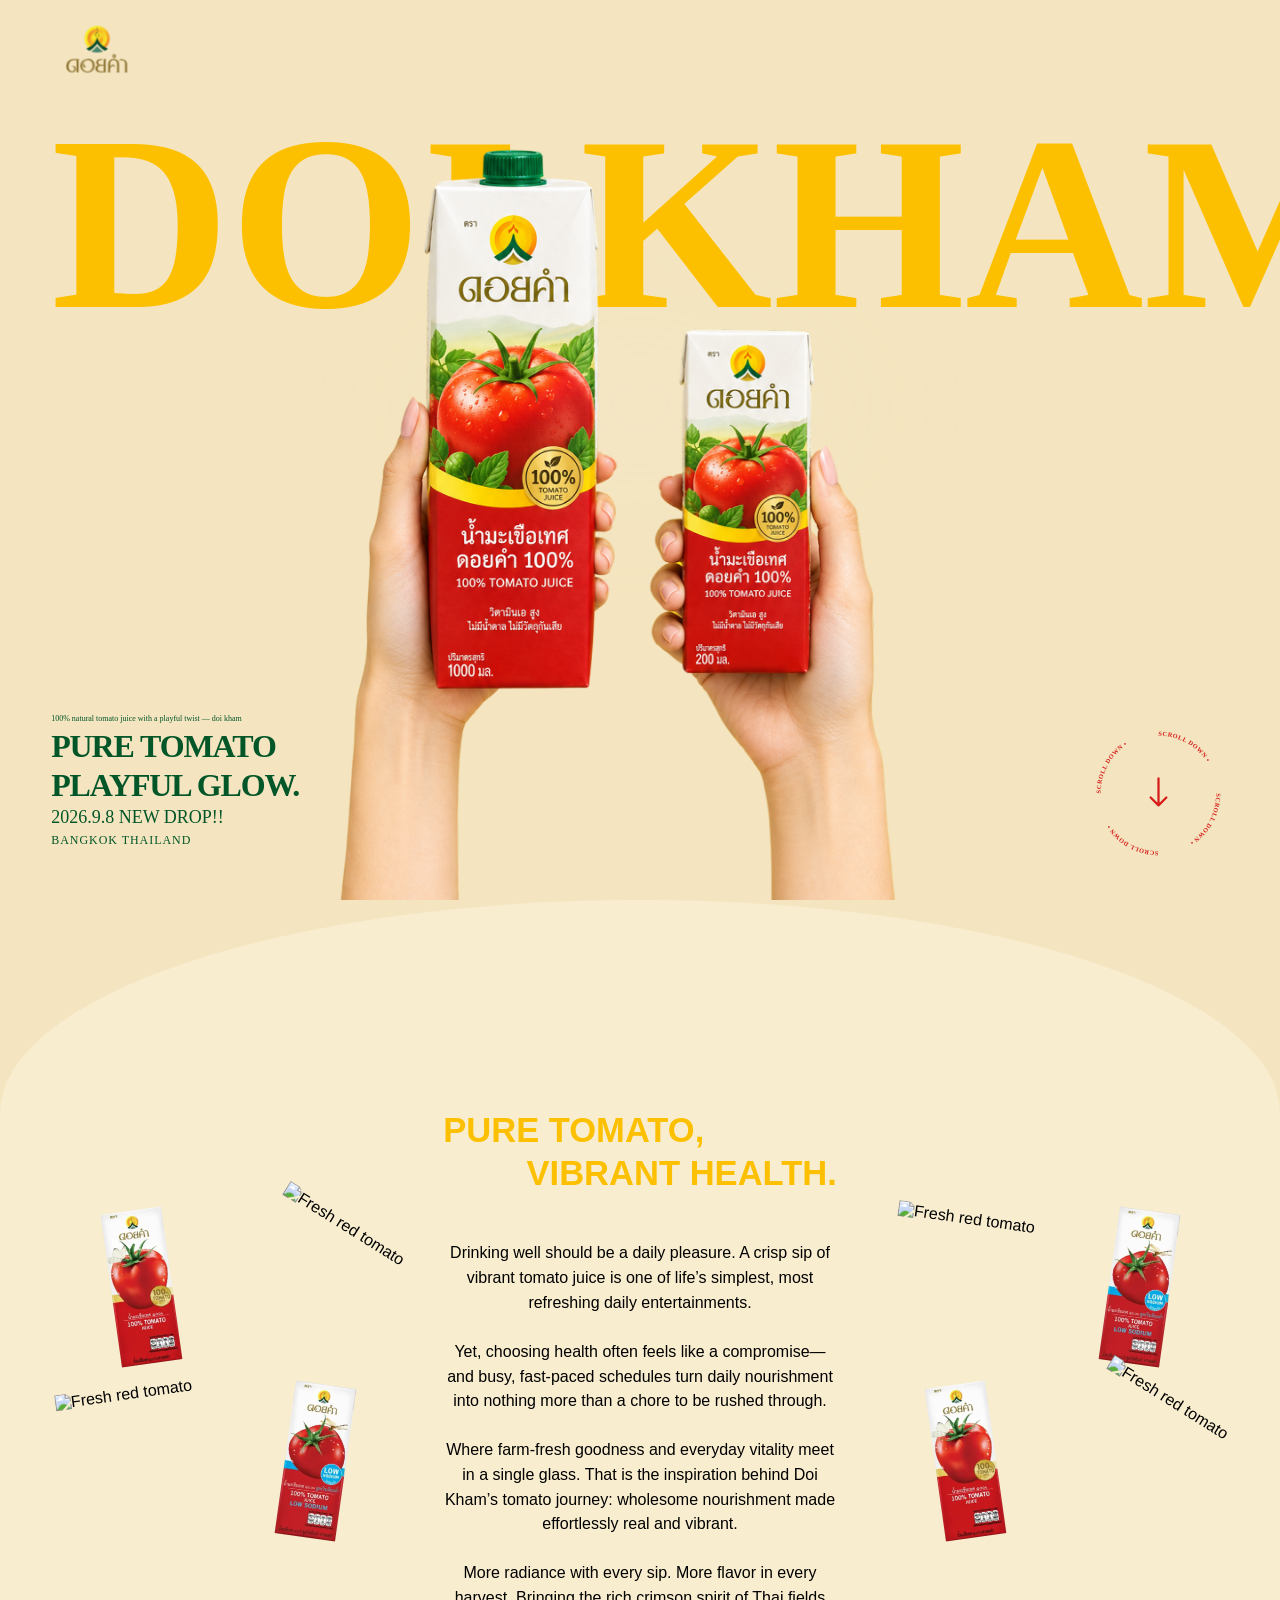
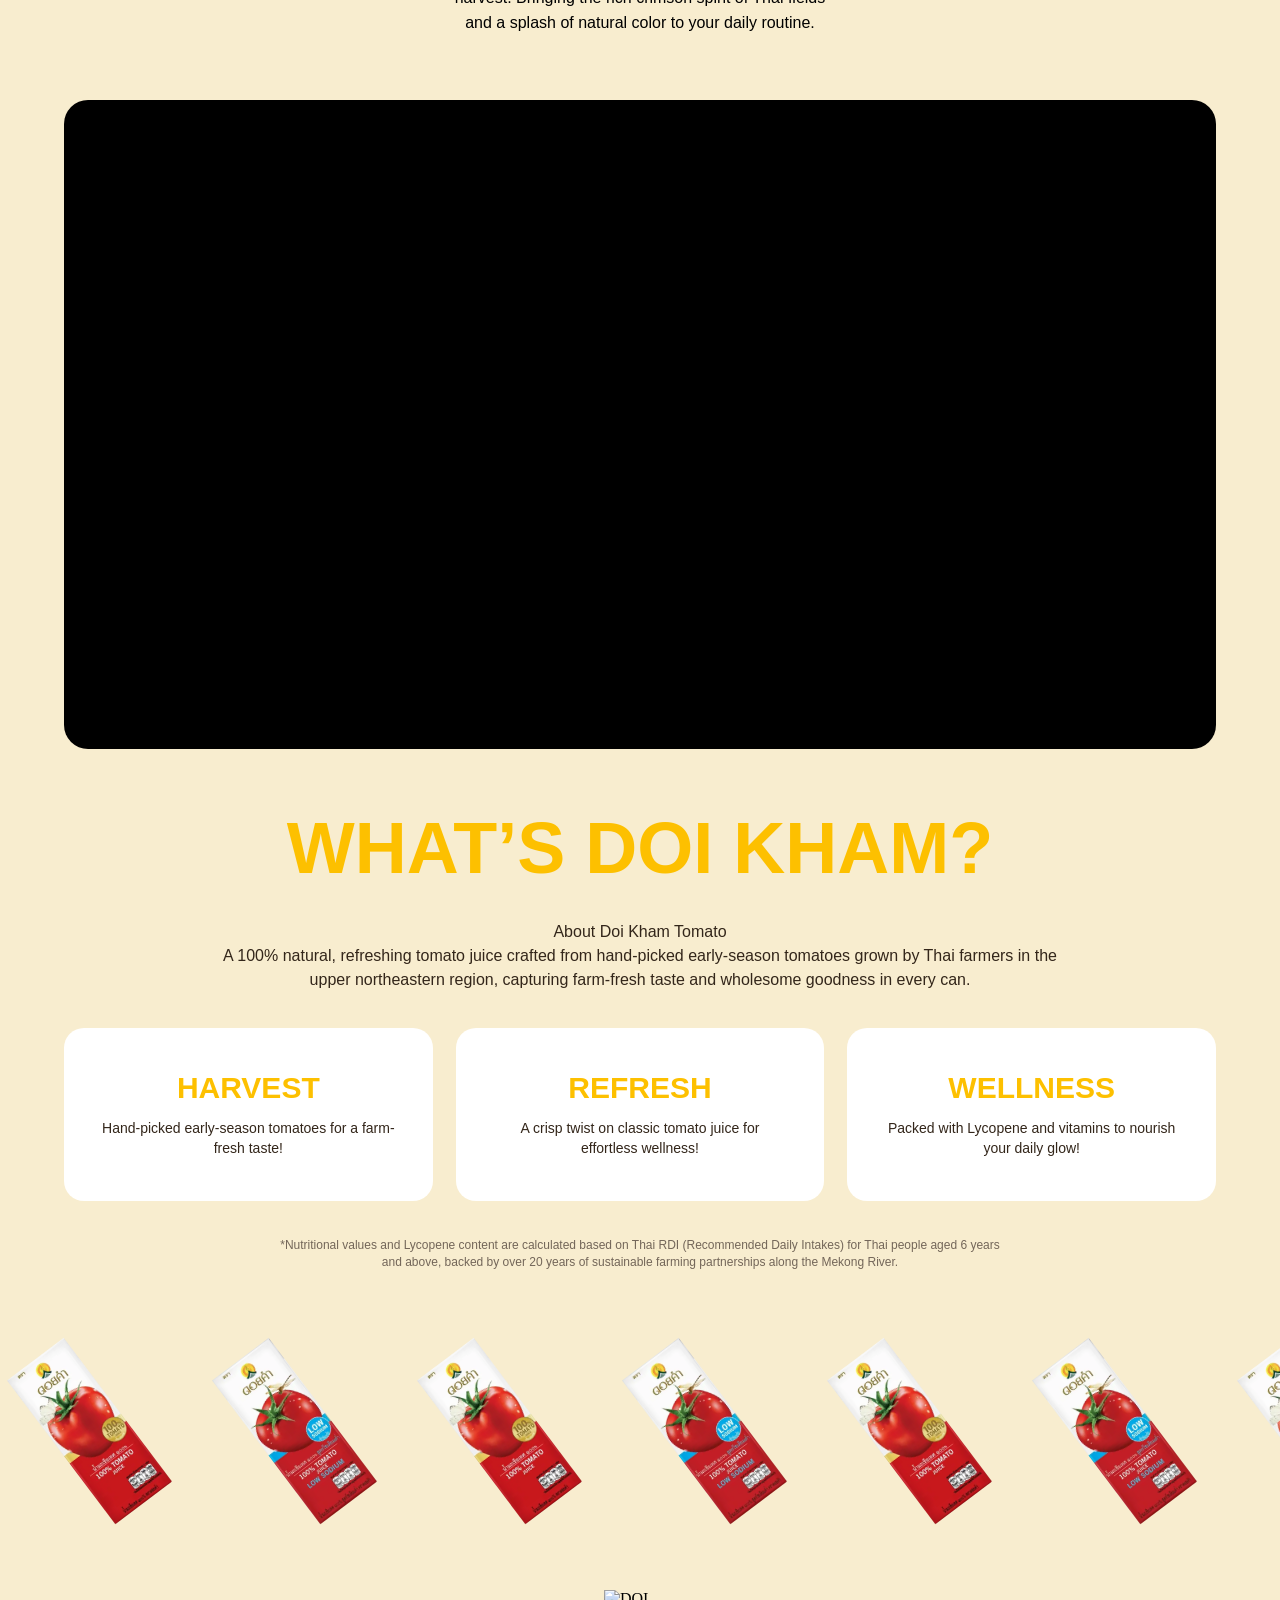
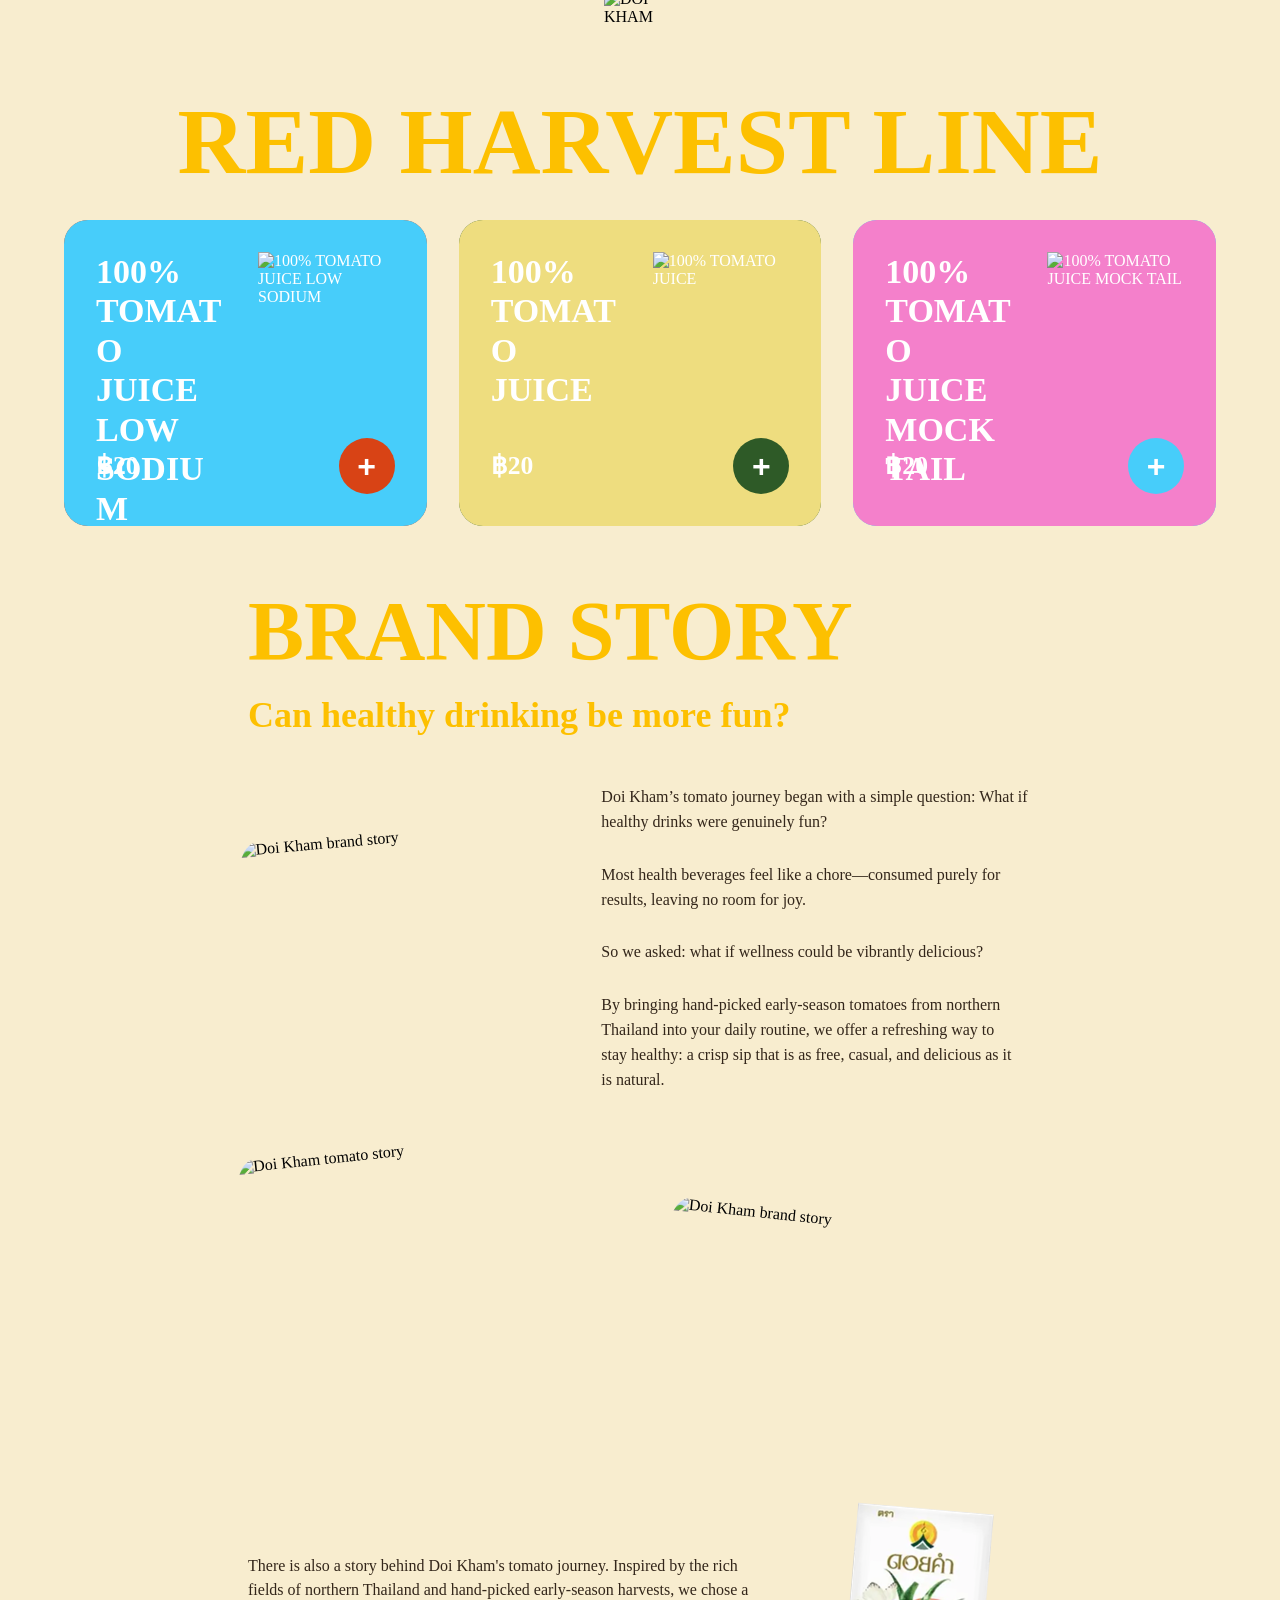
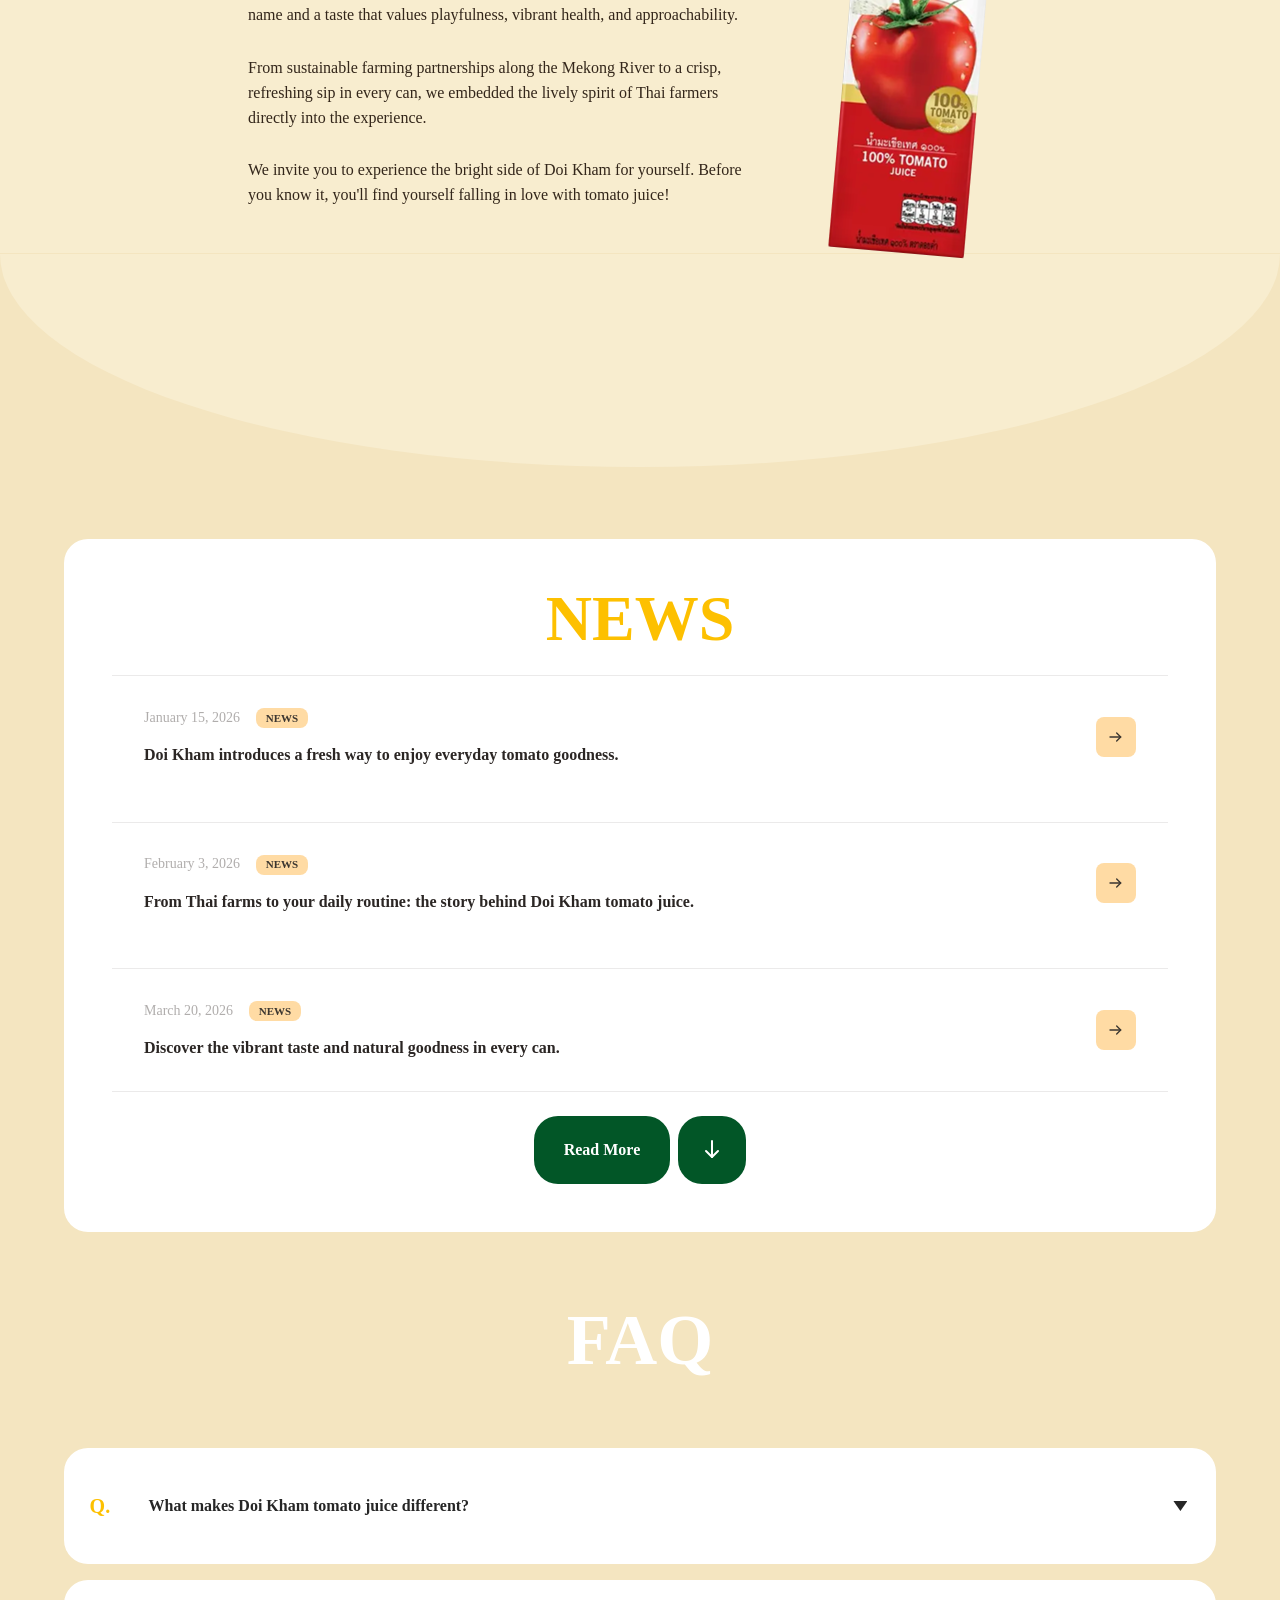
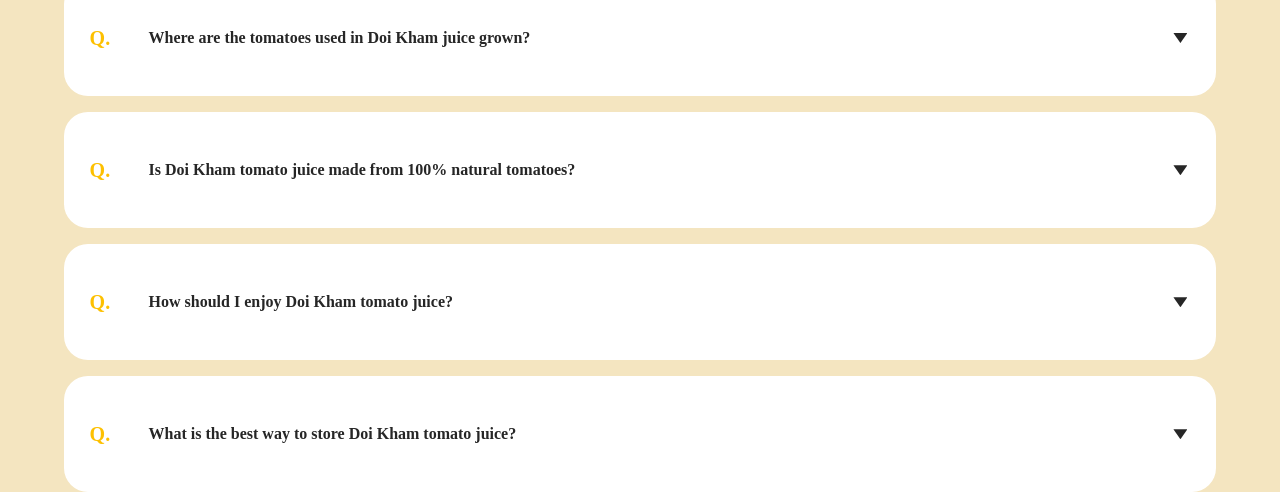
==== commit 9b04cc83: "refactor(layout): move organic bottom circle into news-faq section - index.html: move .organic-surfa" ====
--- a/index.html
+++ b/index.html
@@ -51,11 +51,11 @@
               <doi-kham-product-line></doi-kham-product-line>
               <doi-kham-brand-story></doi-kham-brand-story>
             </div>
-            <div class="organic-surface__bottom-circle" aria-hidden="true"></div>
           </div>
         </section>
       </section>
       <div class="news-faq-section">
+        <div class="organic-surface__bottom-circle" aria-hidden="true"></div>
         <section class="news-section" aria-labelledby="news-title">
           <doi-kham-news></doi-kham-news>
         </section>
--- a/styles/global.css
+++ b/styles/global.css
@@ -66,9 +66,7 @@
 
   --organic-section-height: 220vh;
   --organic-container-gap: clamp(32px, 6vw, 64px);
-  --organic-container-block-padding: clamp(48px, 7vw, 96px);
   --organic-child-inline-padding: clamp(20px, 5vw, 72px);
-  --organic-surface-width: min(100%, var(--section-content-width));
 
   --section-content-width: 1200px;
 }
@@ -137,7 +135,6 @@
   display: flex;
   flex-direction: column;
   gap: clamp(48px, 6vw, 72px);
-  margin-block: clamp(48px, 6vw, 72px);
 }
 
 /* NEWS SECTION */
@@ -160,7 +157,7 @@
 .organic-surface {
   display: flex;
   flex-direction: column;
-  align-items: center;
+  align-items: stretch;
   inline-size: 100%;
   gap: 0;
 }
@@ -168,11 +165,11 @@
 .organic-surface__top-circle,
 .organic-surface__bottom-circle,
 .organic-container {
-  inline-size: var(--organic-surface-width);
+  inline-size: 100%;
 }
 
 .organic-surface__top-circle {
-  aspect-ratio: 2 / 1;
+  aspect-ratio: 6 / 1;
   background: var(--color-bg-center);
   border-radius: 50% 50% 0 0 / 100% 100% 0 0;
 }
@@ -186,13 +183,12 @@
   justify-content: flex-start;
   row-gap: var(--organic-container-gap);
   box-sizing: border-box;
-  padding-block: var(--organic-container-block-padding);
   background: var(--color-bg-center);
   pointer-events: auto;
 }
 
 .organic-surface__bottom-circle {
-  aspect-ratio: 2 / 1;
+  aspect-ratio: 6 / 1;
   background: var(--color-bg-center);
   border-radius: 0 0 50% 50% / 0 0 100% 100%;
 }
@@ -206,6 +202,10 @@
     --hero-stage-height: calc(100vh - var(--header-max-height));
     --organic-section-height: 215vh;
   }
+
+  .organic-container {
+    padding-block: var(--organic-container-gap);
+  }
 }
 
 @media (max-width: 480px) {
@@ -223,6 +223,7 @@
     --header-inline-padding: 14px;
     --header-block-padding: 16px;
     --logo-size: 92px;
+    --hero-stage-height: calc(100vh - var(--header-max-height));
     --organic-section-height: 200vh;
     --organic-child-inline-padding: 16px;
   }
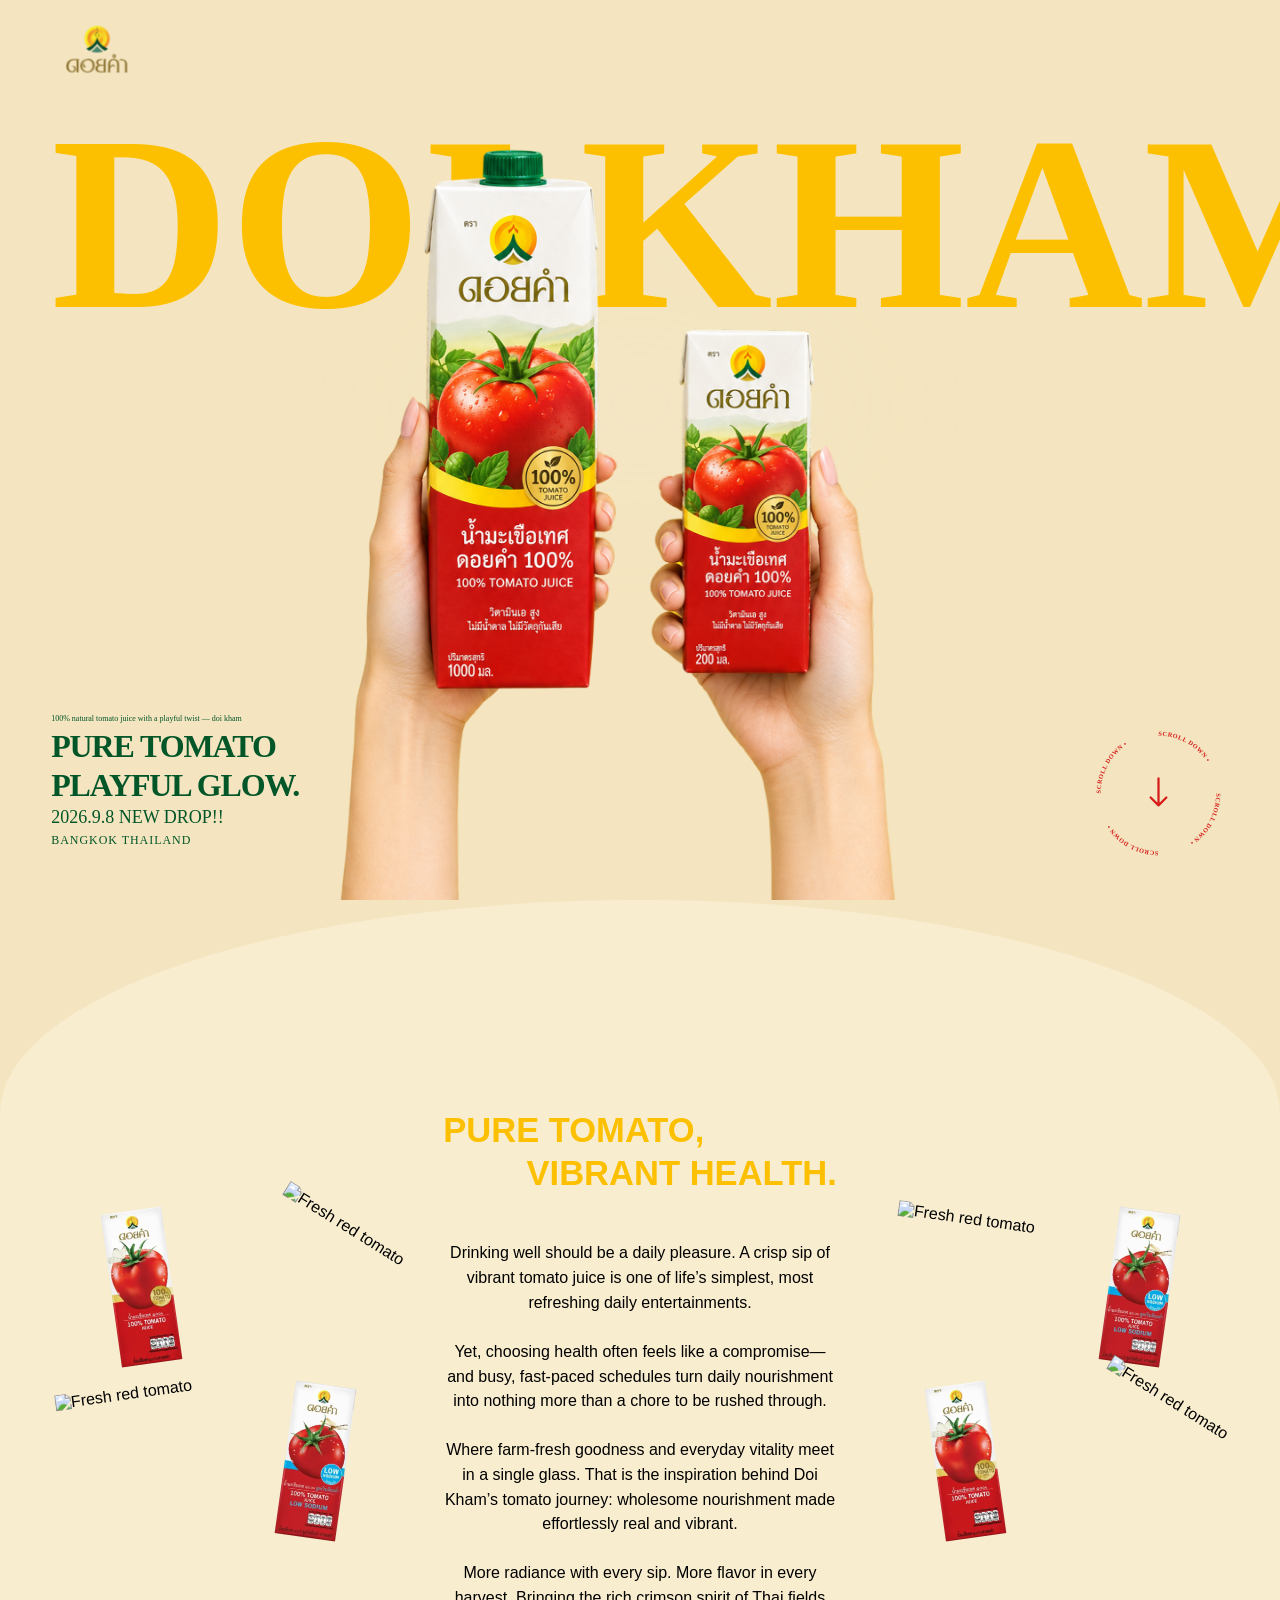
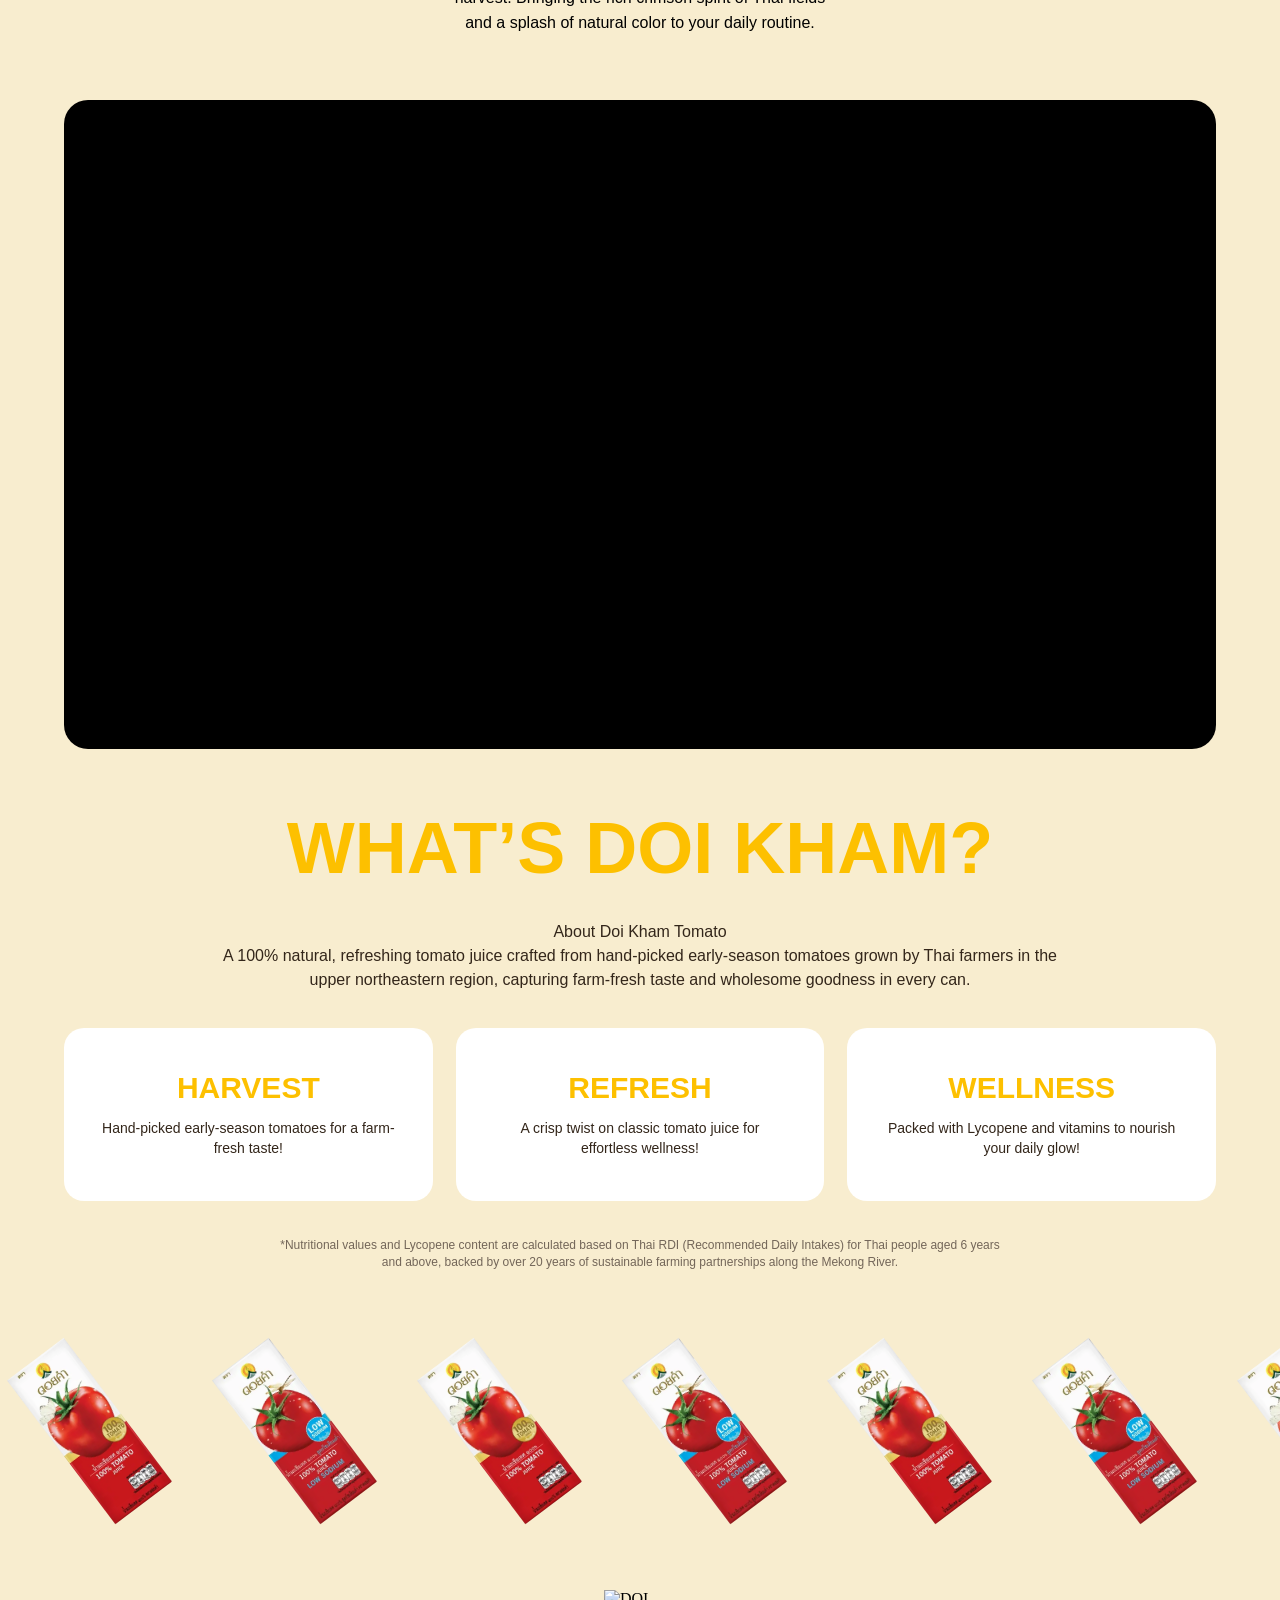
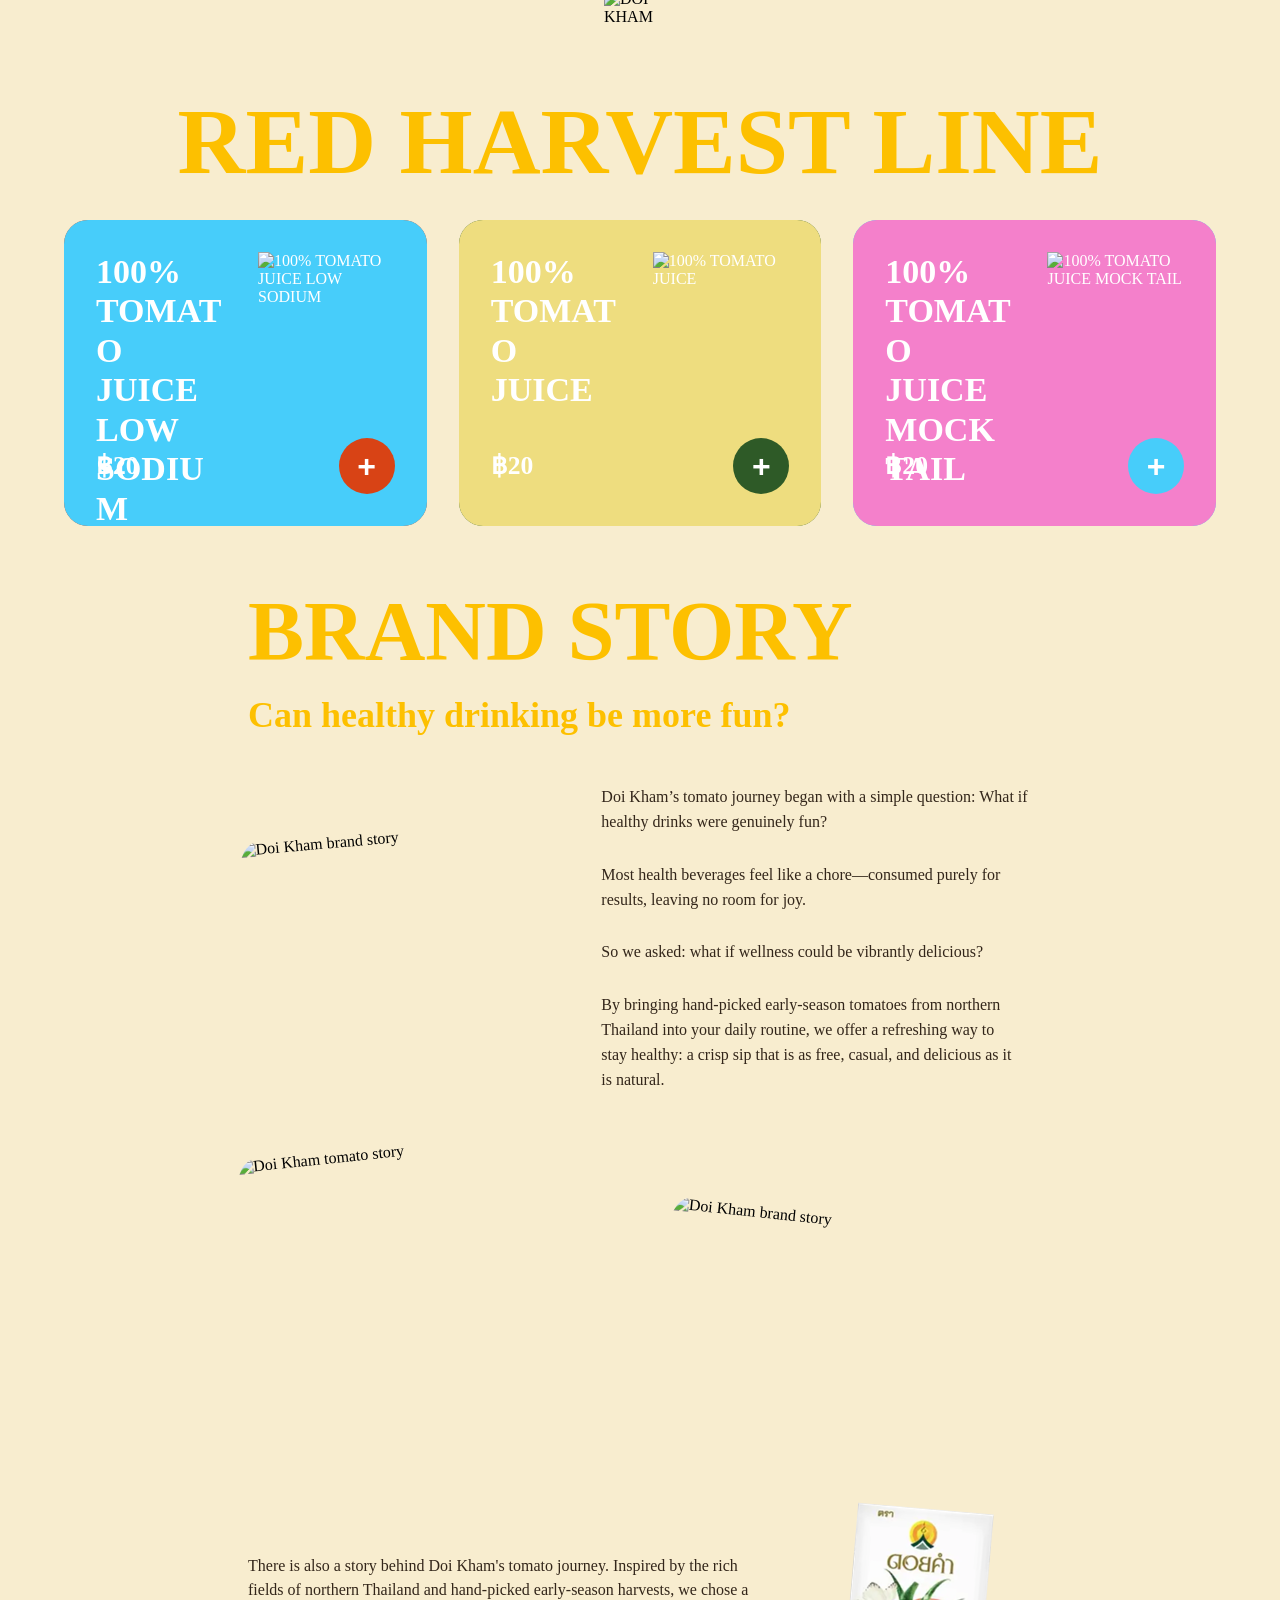
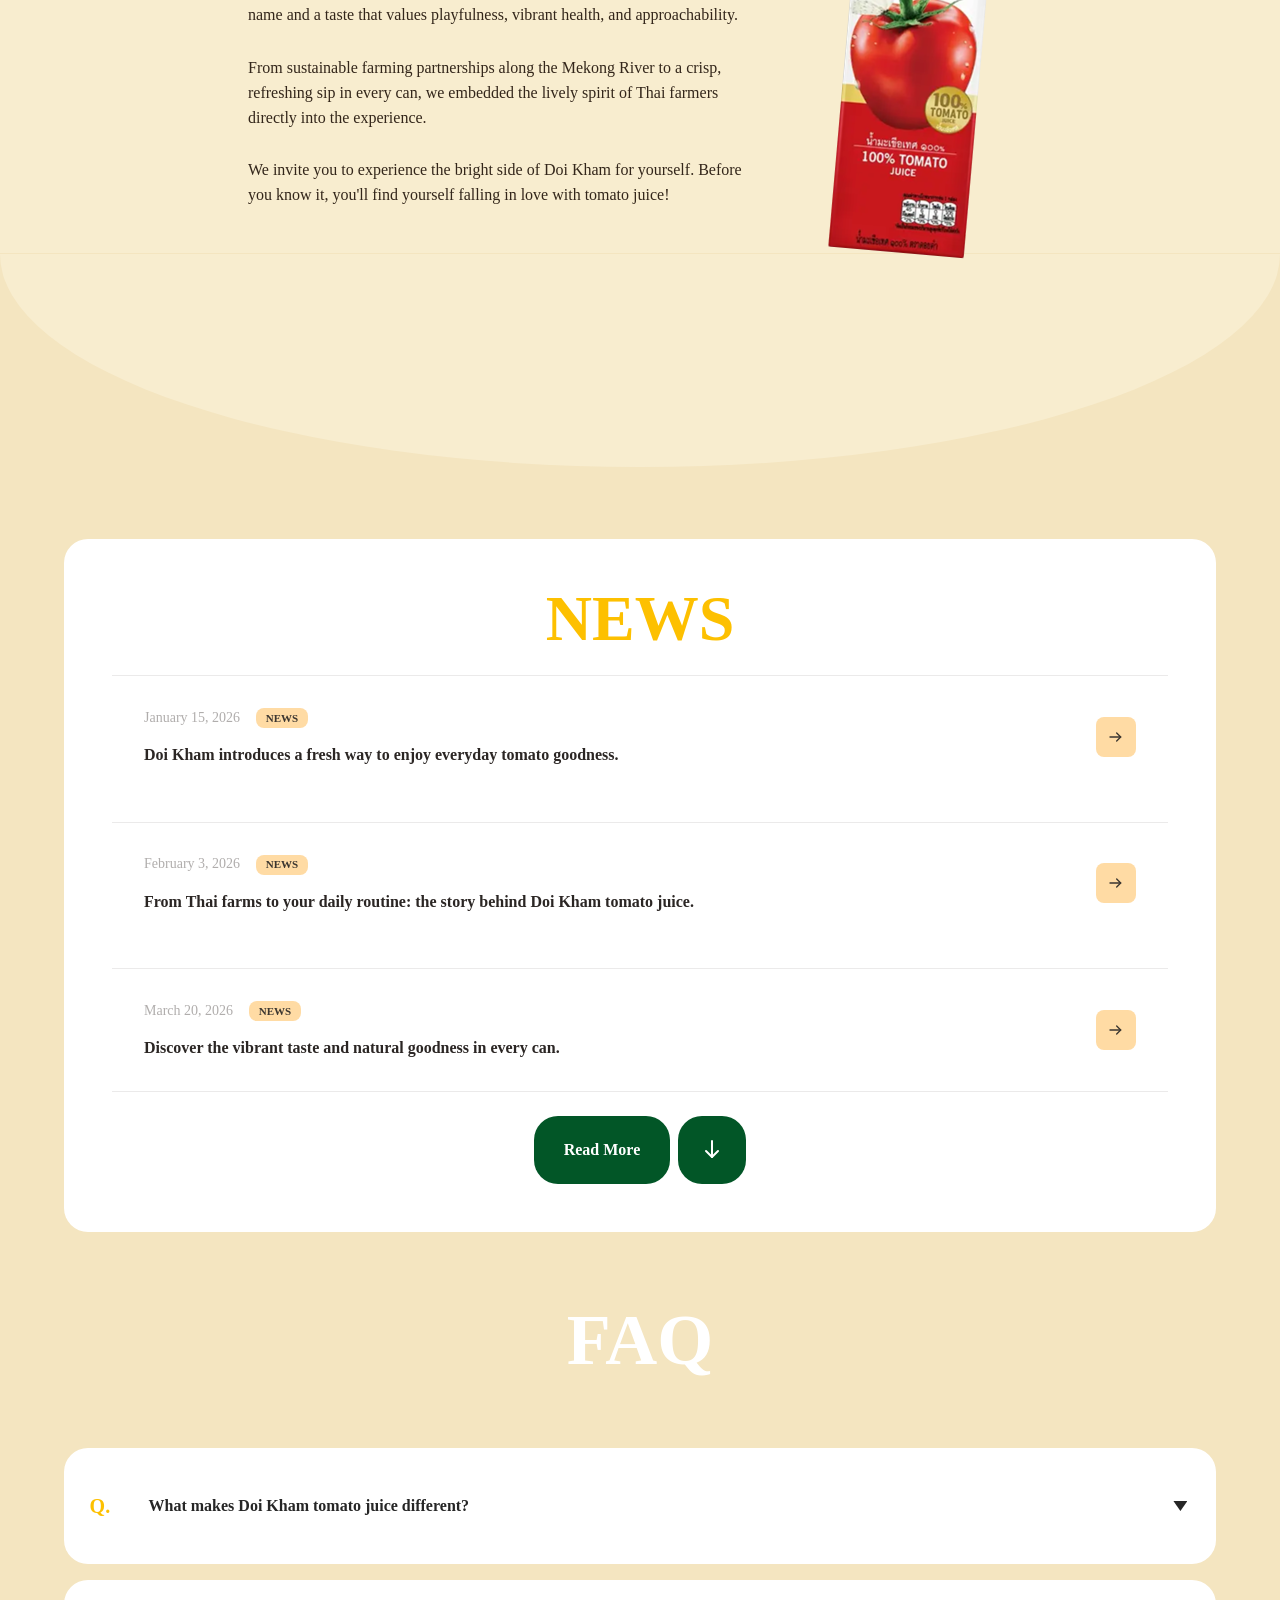
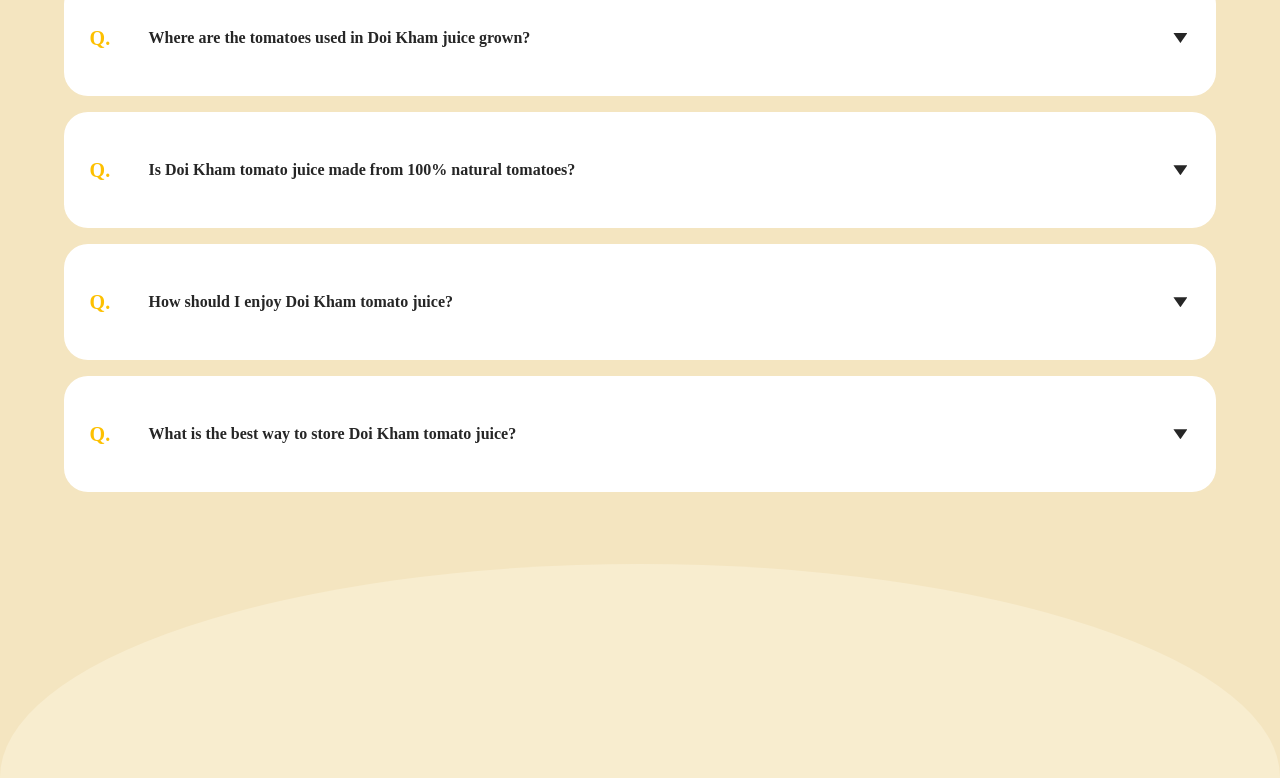
==== commit 1f27e8d2: "feat(layout): add organic top circle to news-faq section - index.html: add .organic-surface__top-cir" ====
--- a/index.html
+++ b/index.html
@@ -62,6 +62,7 @@
         <section class="faq-section" aria-labelledby="faq-title">
           <doi-kham-faq></doi-kham-faq>
         </section>
+        <div class="organic-surface__top-circle" aria-hidden="true"></div>
       </div>
     </main>
   </div>
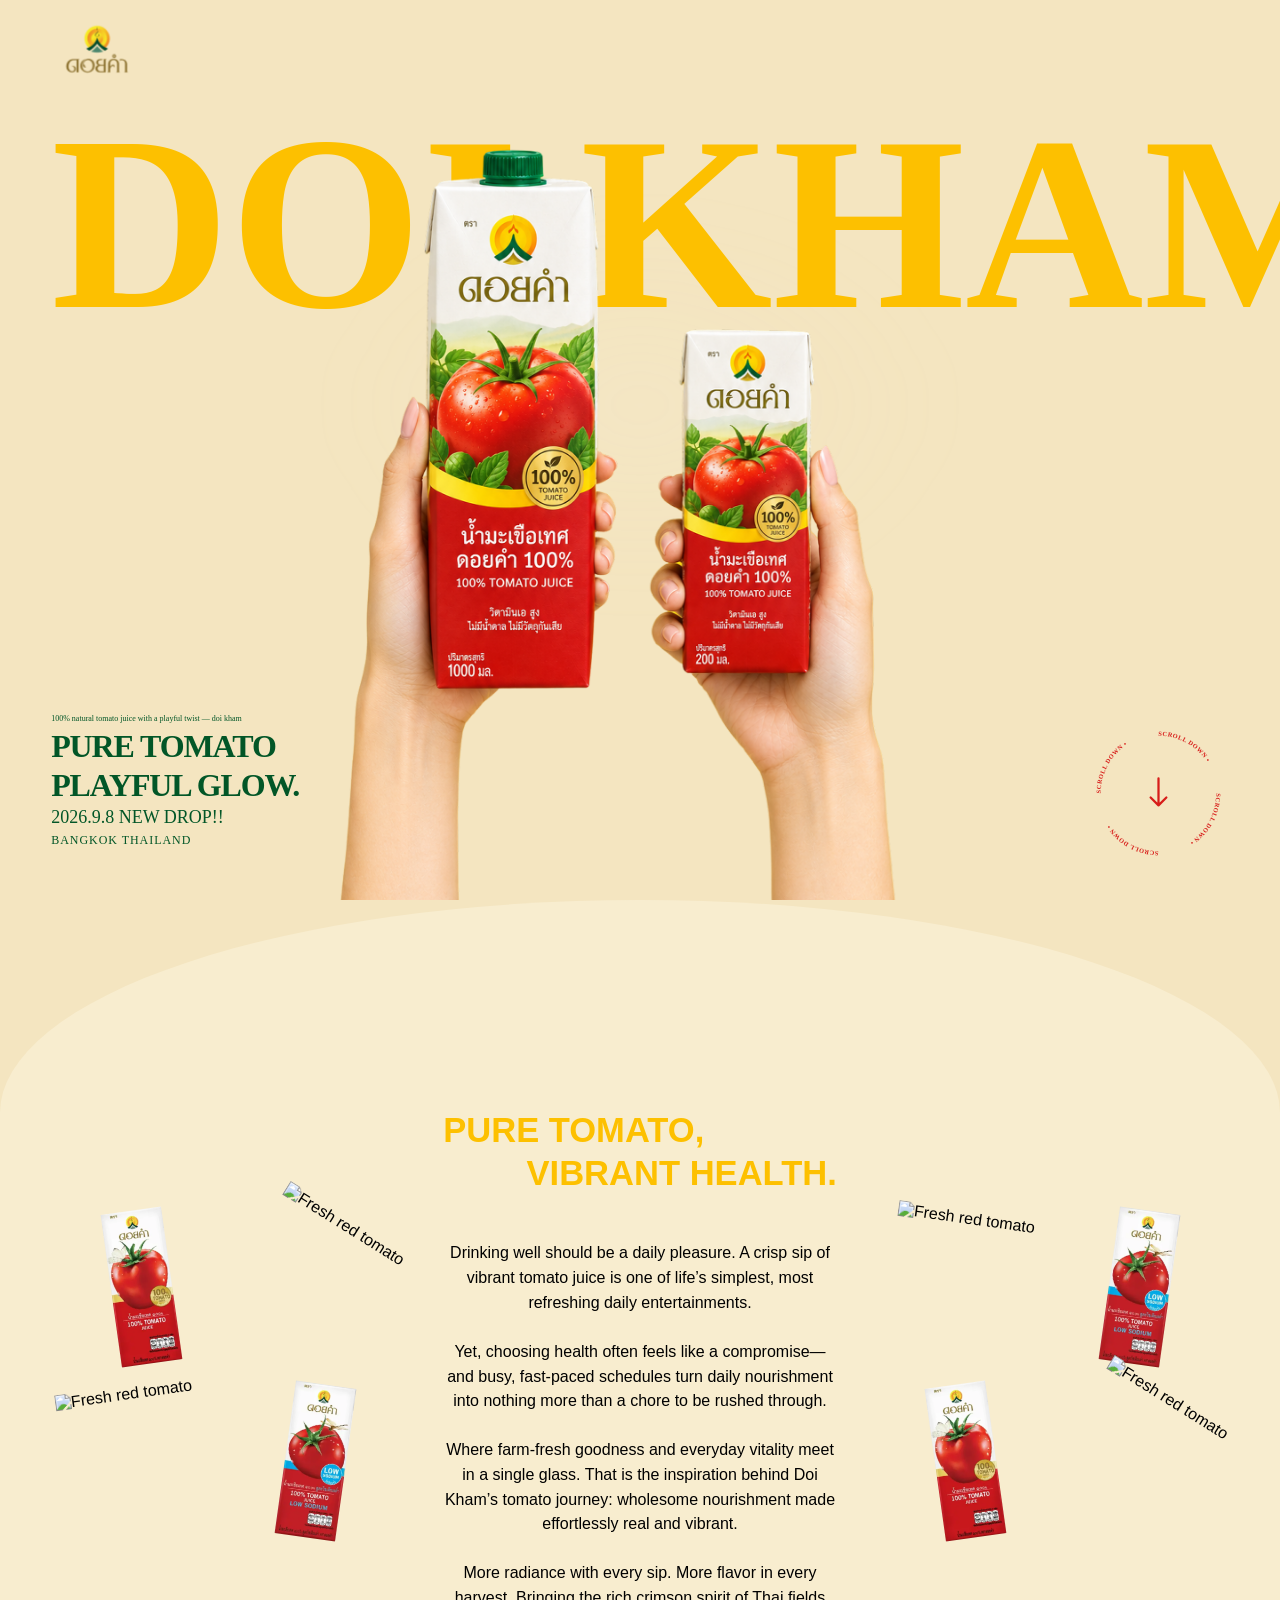
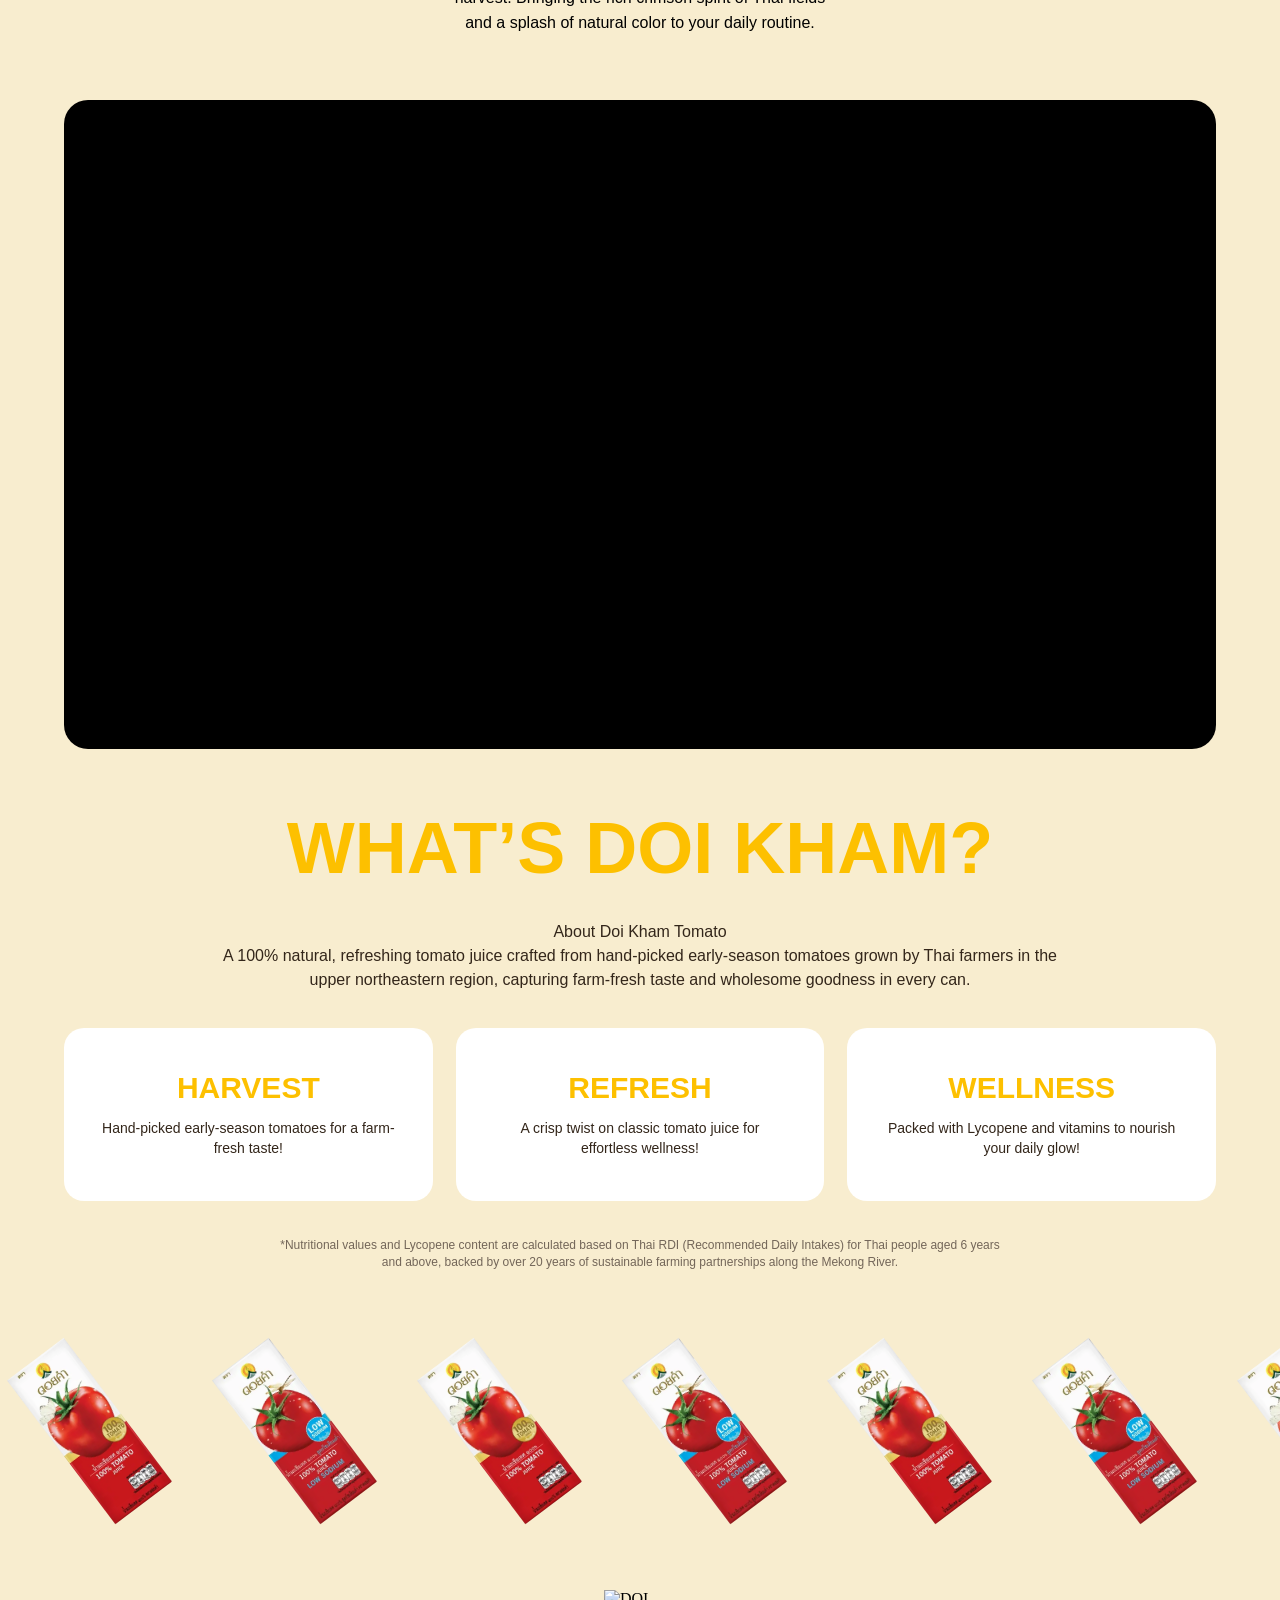
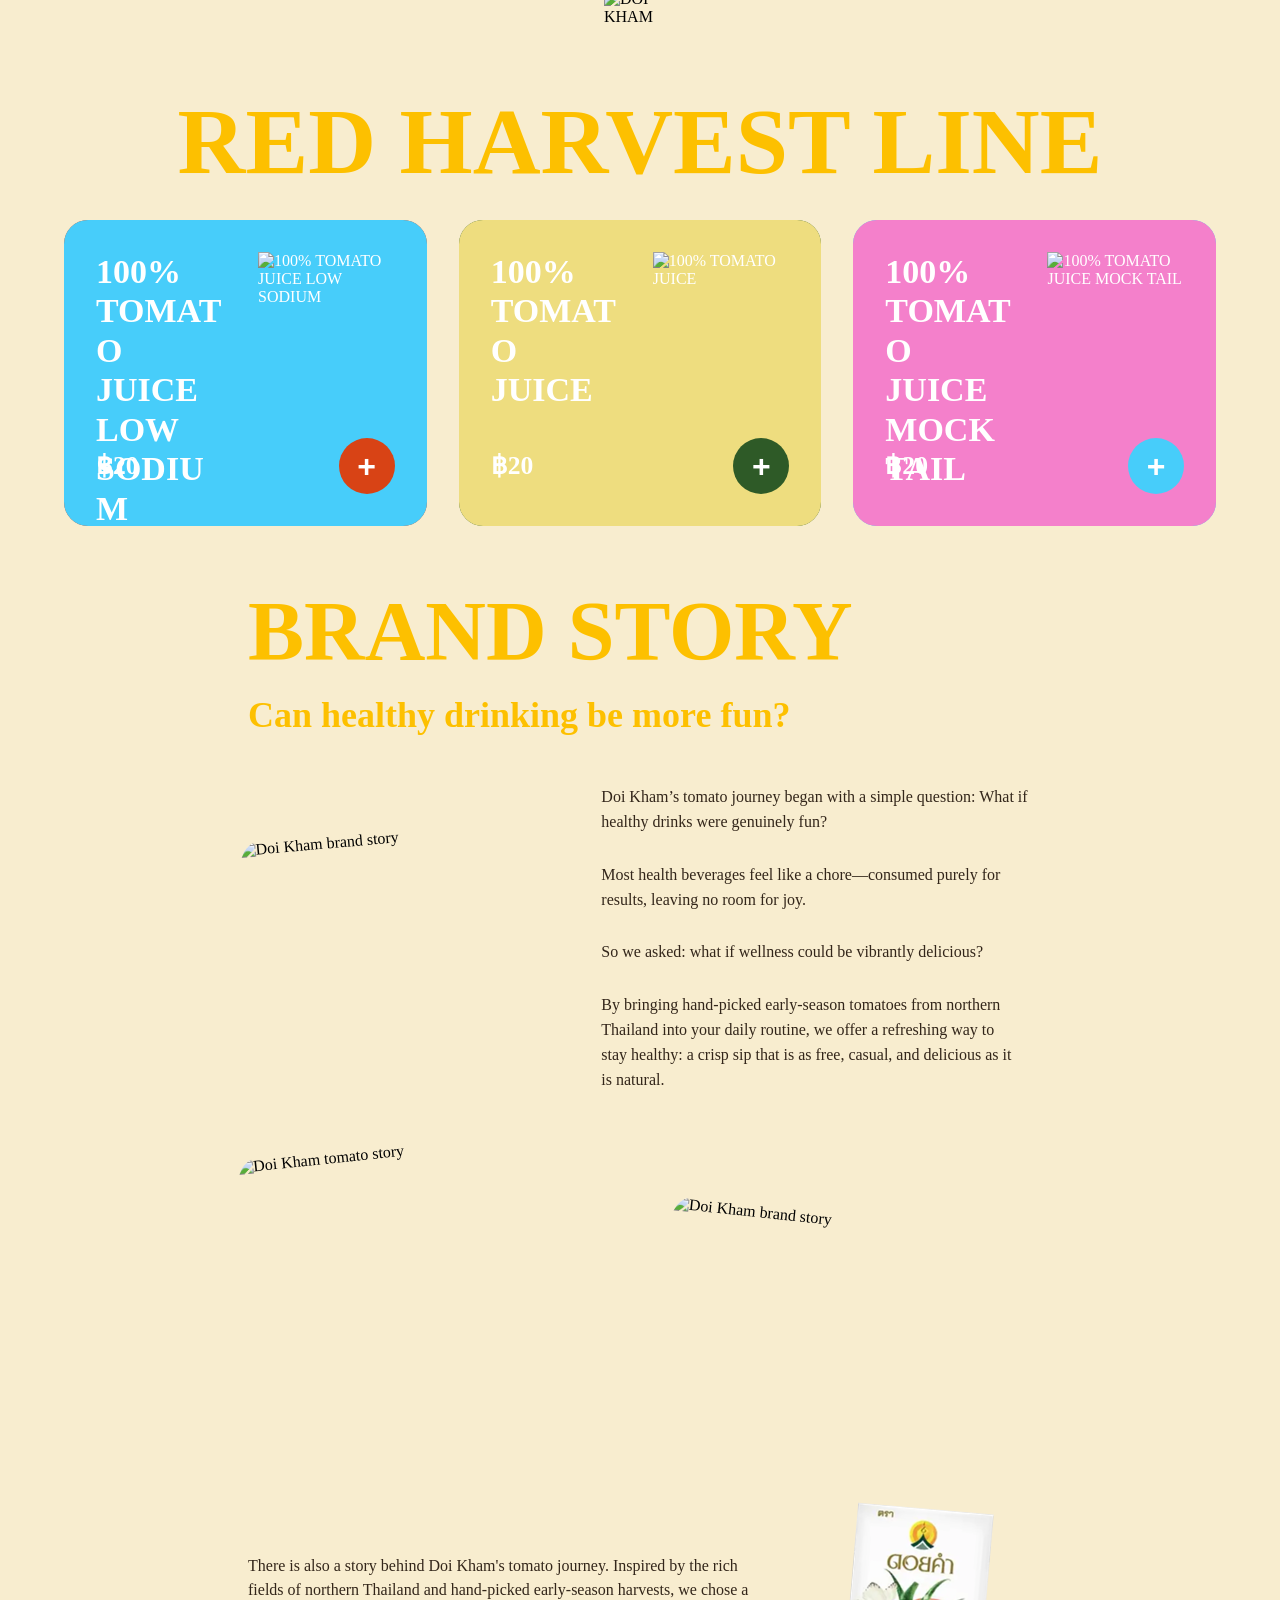
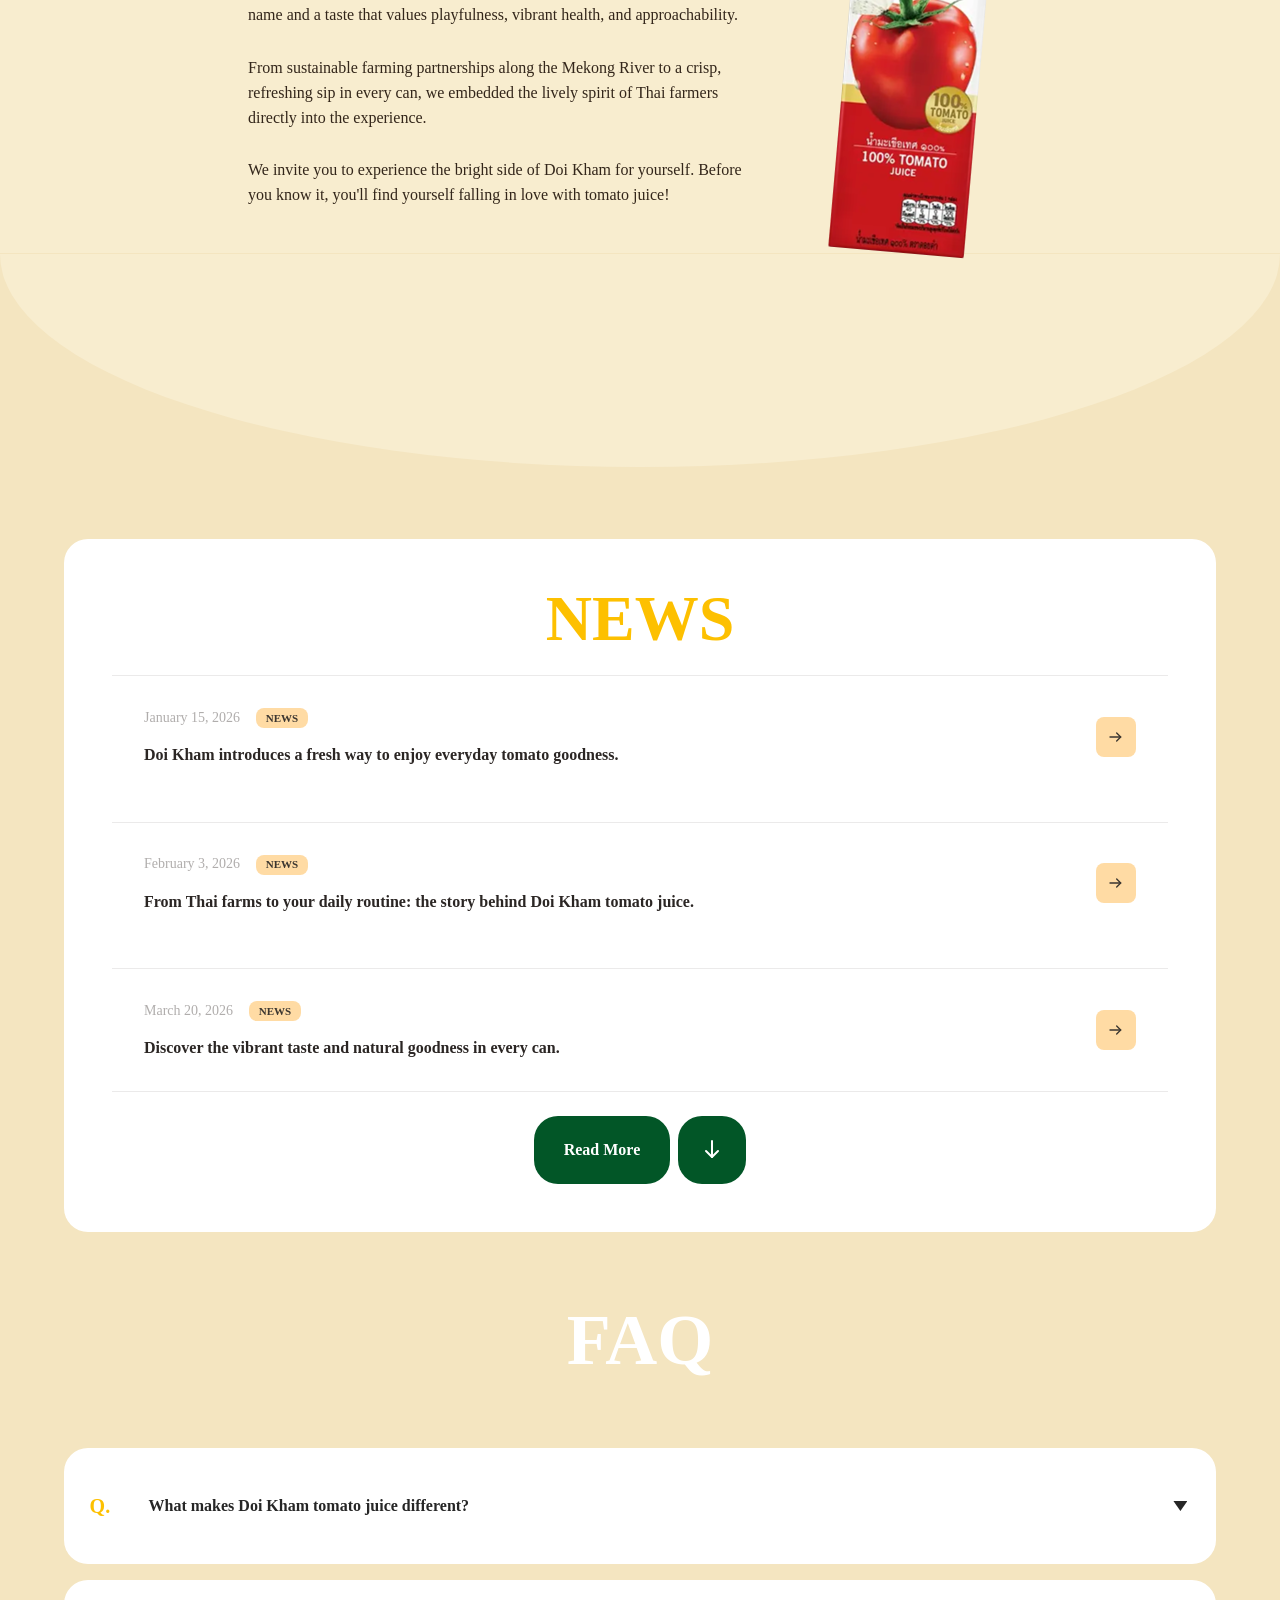
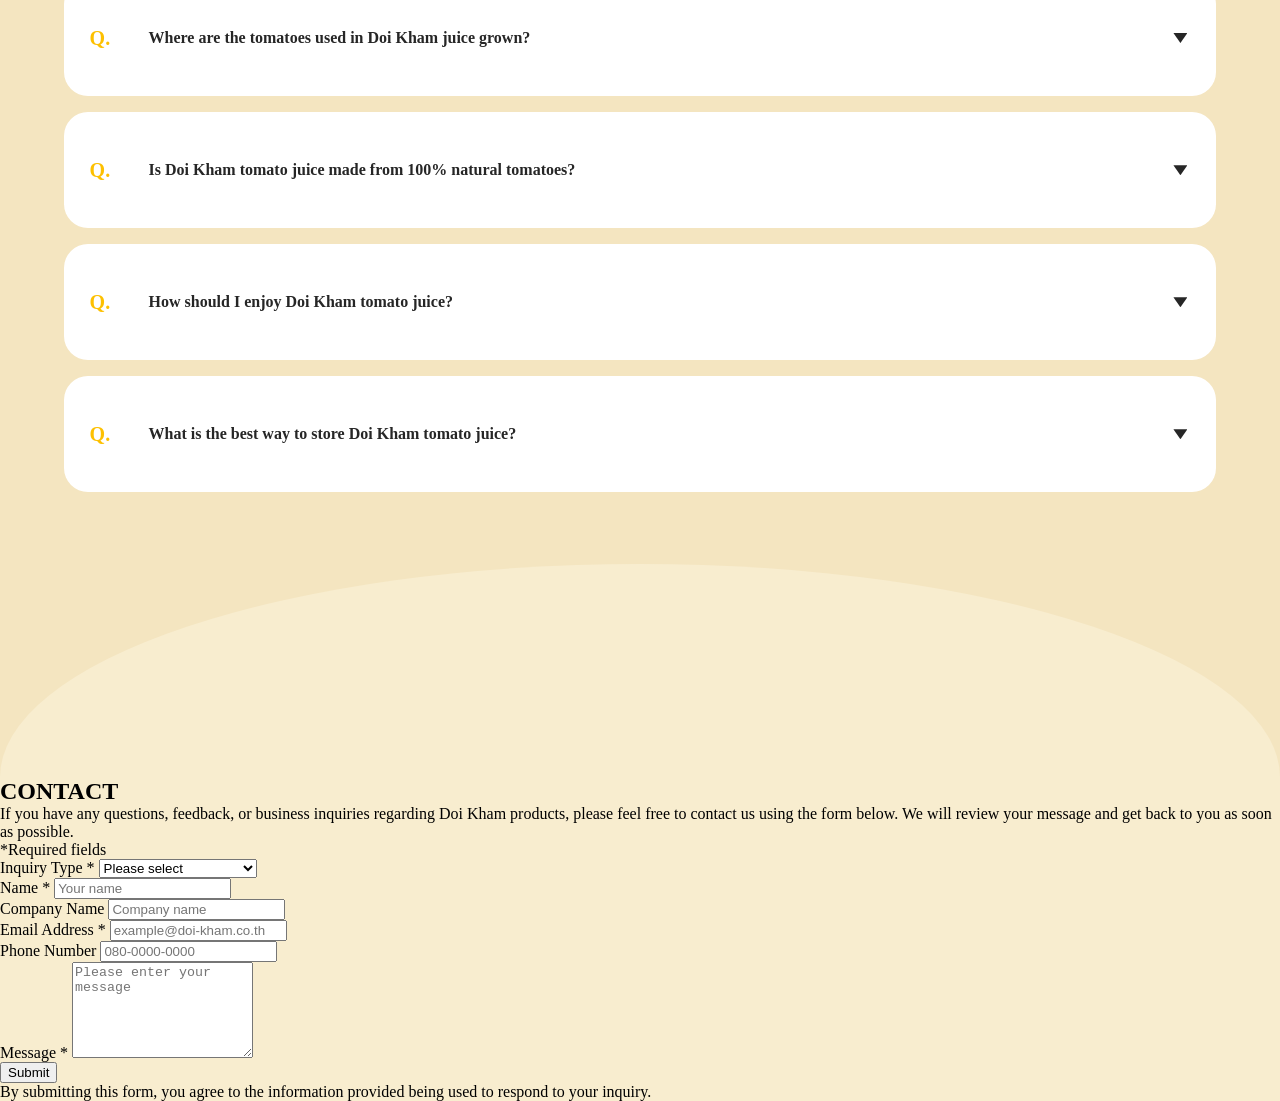
==== commit e558c7ba: "stage contact migration" ====
--- a/index.html
+++ b/index.html
@@ -7,7 +7,7 @@
 - Do not start a new line unnecessarily; keep code formatting compact and readable.
 - Preserve the existing baseline unless I explicitly ask for a change.
 - Parent containers control spacing/gaps between direct children.
-- Child containers control their own internal layout and spacing.
+- Child containers control their own internal spacing and layout.
 - Avoid unnecessary margin, transform, position, or offset hacks for layout alignment.
 - Keep desktop behavior unchanged when a mobile-only change is requested.
 - Keep the HTML previewable inside a standard fenced HTML code block.
@@ -64,6 +64,55 @@
         </section>
         <div class="organic-surface__top-circle" aria-hidden="true"></div>
       </div>
+      <section class="contact-section" aria-labelledby="contact-title">
+        <div class="contact-container">
+          <div class="contact__container">
+            <div class="contact__intro">
+              <h1 class="contact__title" id="contact-title">CONTACT</h1>
+              <p class="contact__description">If you have any questions, feedback, or business inquiries regarding Doi Kham products, please feel free to contact us using the form below. We will review your message and get back to you as soon as possible.</p>
+              <p class="contact__required"><span class="contact__required-mark">*</span>Required fields</p>
+            </div>
+            <div class="contact__form">
+              <form class="contact__form-panel" action="#" method="post">
+                <div class="contact__field">
+                  <label class="contact__field-label" for="inquiry-type">Inquiry Type <span class="contact__field-required">*</span></label>
+                  <select class="contact__field-control contact__field-select" id="inquiry-type" name="inquiry-type" required>
+                    <option value="" selected disabled>Please select</option>
+                    <option value="products-services">Products and Services</option>
+                    <option value="media-press">Media / Press Inquiries</option>
+                    <option value="recruitment">Recruitment</option>
+                    <option value="other">Other</option>
+                  </select>
+                </div>
+                <div class="contact__field">
+                  <label class="contact__field-label" for="name">Name <span class="contact__field-required">*</span></label>
+                  <input class="contact__field-control" id="name" name="name" type="text" autocomplete="name" placeholder="Your name" required>
+                </div>
+                <div class="contact__field">
+                  <label class="contact__field-label" for="company-name">Company Name</label>
+                  <input class="contact__field-control" id="company-name" name="company-name" type="text" autocomplete="organization" placeholder="Company name">
+                </div>
+                <div class="contact__field">
+                  <label class="contact__field-label" for="email">Email Address <span class="contact__field-required">*</span></label>
+                  <input class="contact__field-control" id="email" name="email" type="email" autocomplete="email" placeholder="example@doi-kham.co.th" required>
+                </div>
+                <div class="contact__field">
+                  <label class="contact__field-label" for="phone">Phone Number</label>
+                  <input class="contact__field-control" id="phone" name="phone" type="tel" autocomplete="tel" placeholder="080-0000-0000">
+                </div>
+                <div class="contact__field">
+                  <label class="contact__field-label" for="message">Message <span class="contact__field-required">*</span></label>
+                  <textarea class="contact__field-control contact__field-message" id="message" name="message" rows="6" placeholder="Please enter your message" required></textarea>
+                </div>
+                <div class="contact__form-element">
+                  <button class="contact__submit" type="submit">Submit</button>
+                  <p class="contact__form-note">By submitting this form, you agree to the information provided being used to respond to your inquiry.</p>
+                </div>
+              </form>
+            </div>
+          </div>
+        </div>
+      </section>
     </main>
   </div>
   <script type="module" src="./js/app.js"></script>
--- a/styles/global.css
+++ b/styles/global.css
@@ -144,6 +144,17 @@
   inline-size: 100%;
 }
 
+/* CONTACT SECTION */
+.contact-section {
+  inline-size: 100%;
+}
+
+.contact-container {
+  inline-size: 100%;
+  block-size: auto;
+  background: var(--color-bg-center);
+}
+
 /* ORGANIC SECTION */
 .organic-section {
   position: relative;
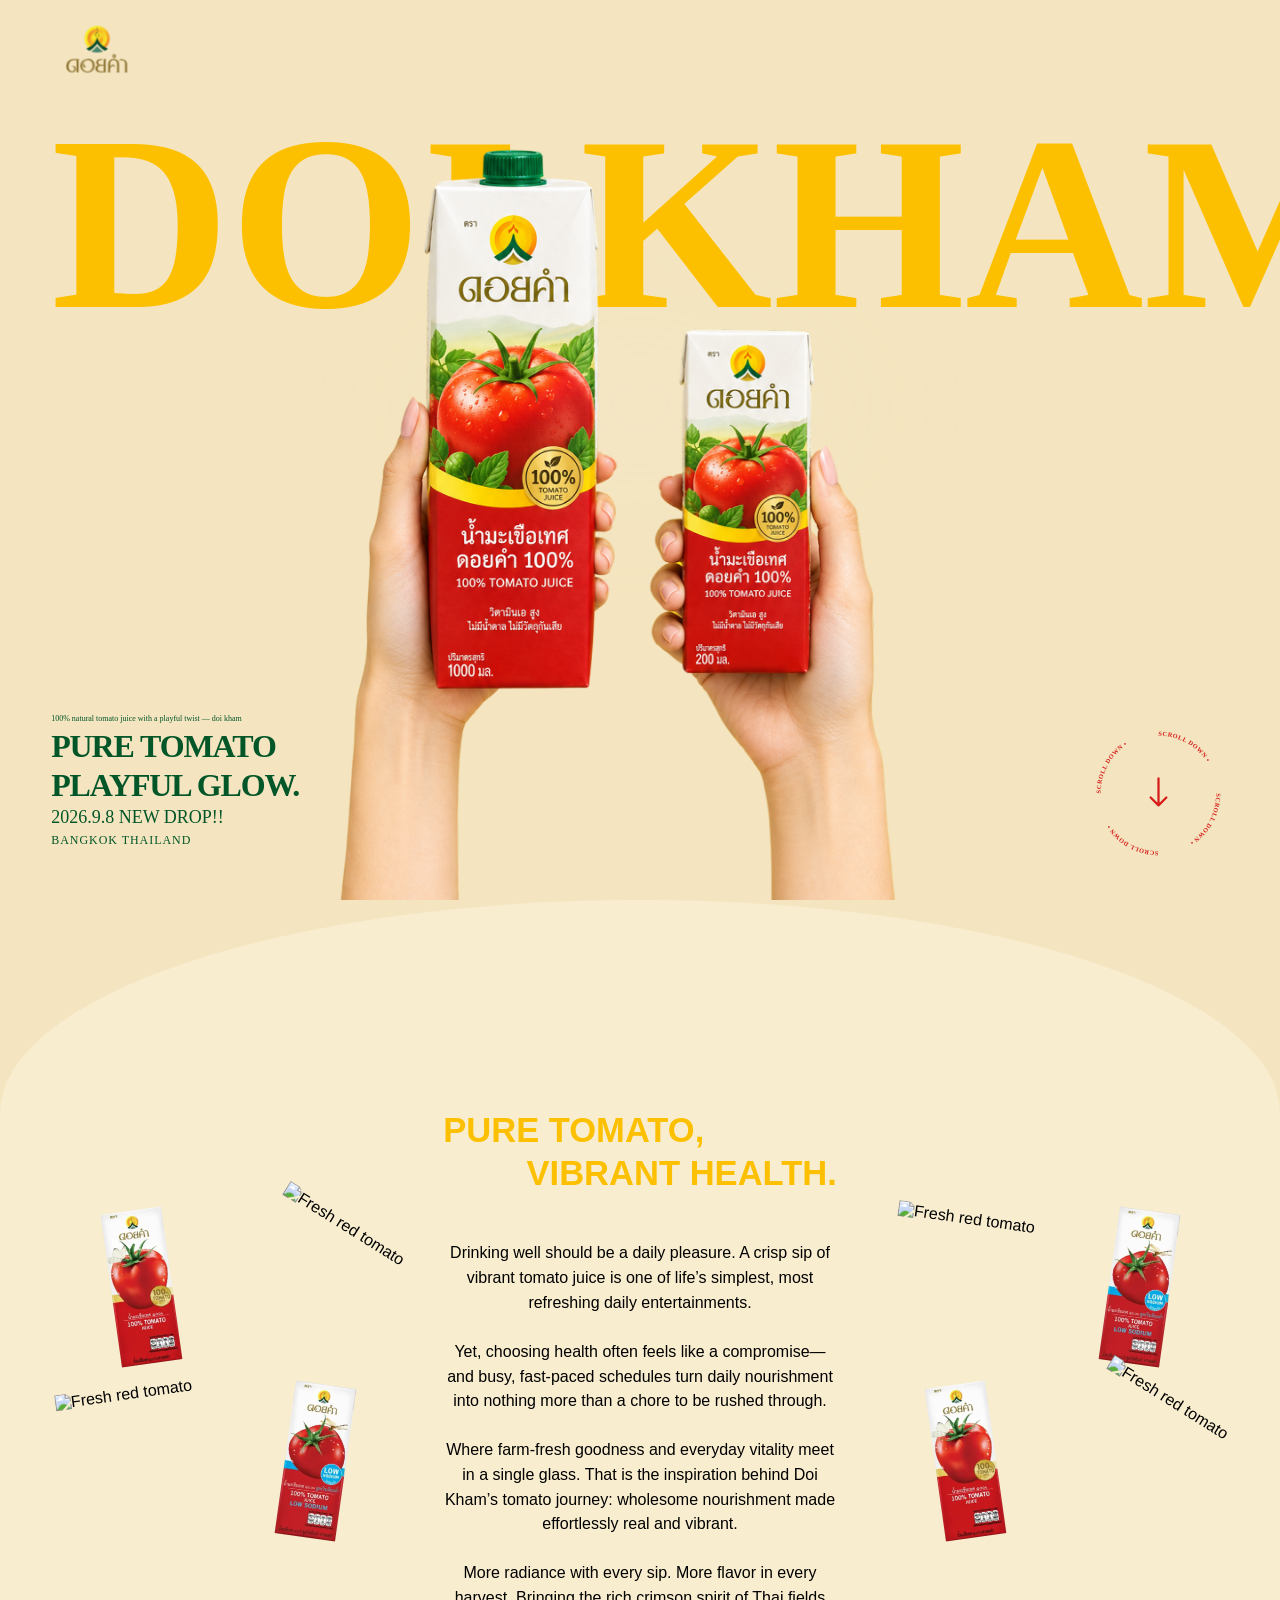
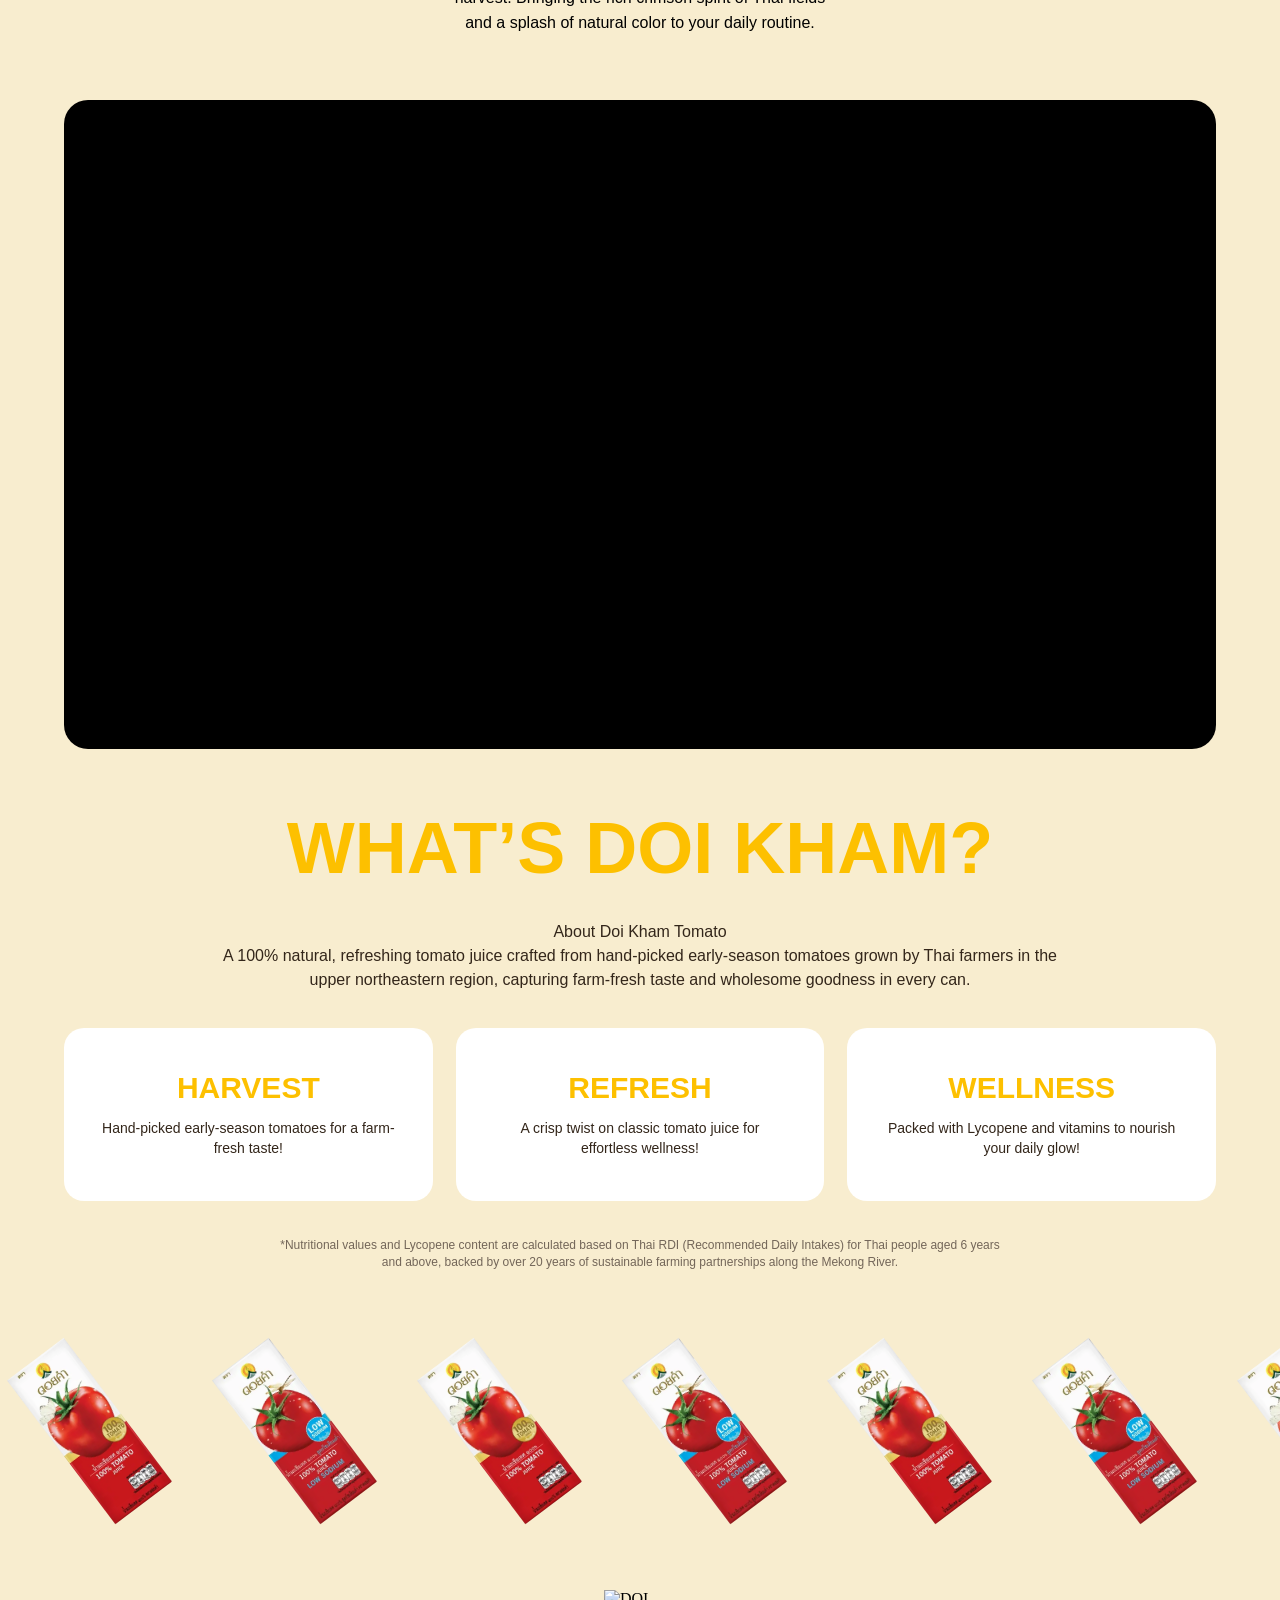
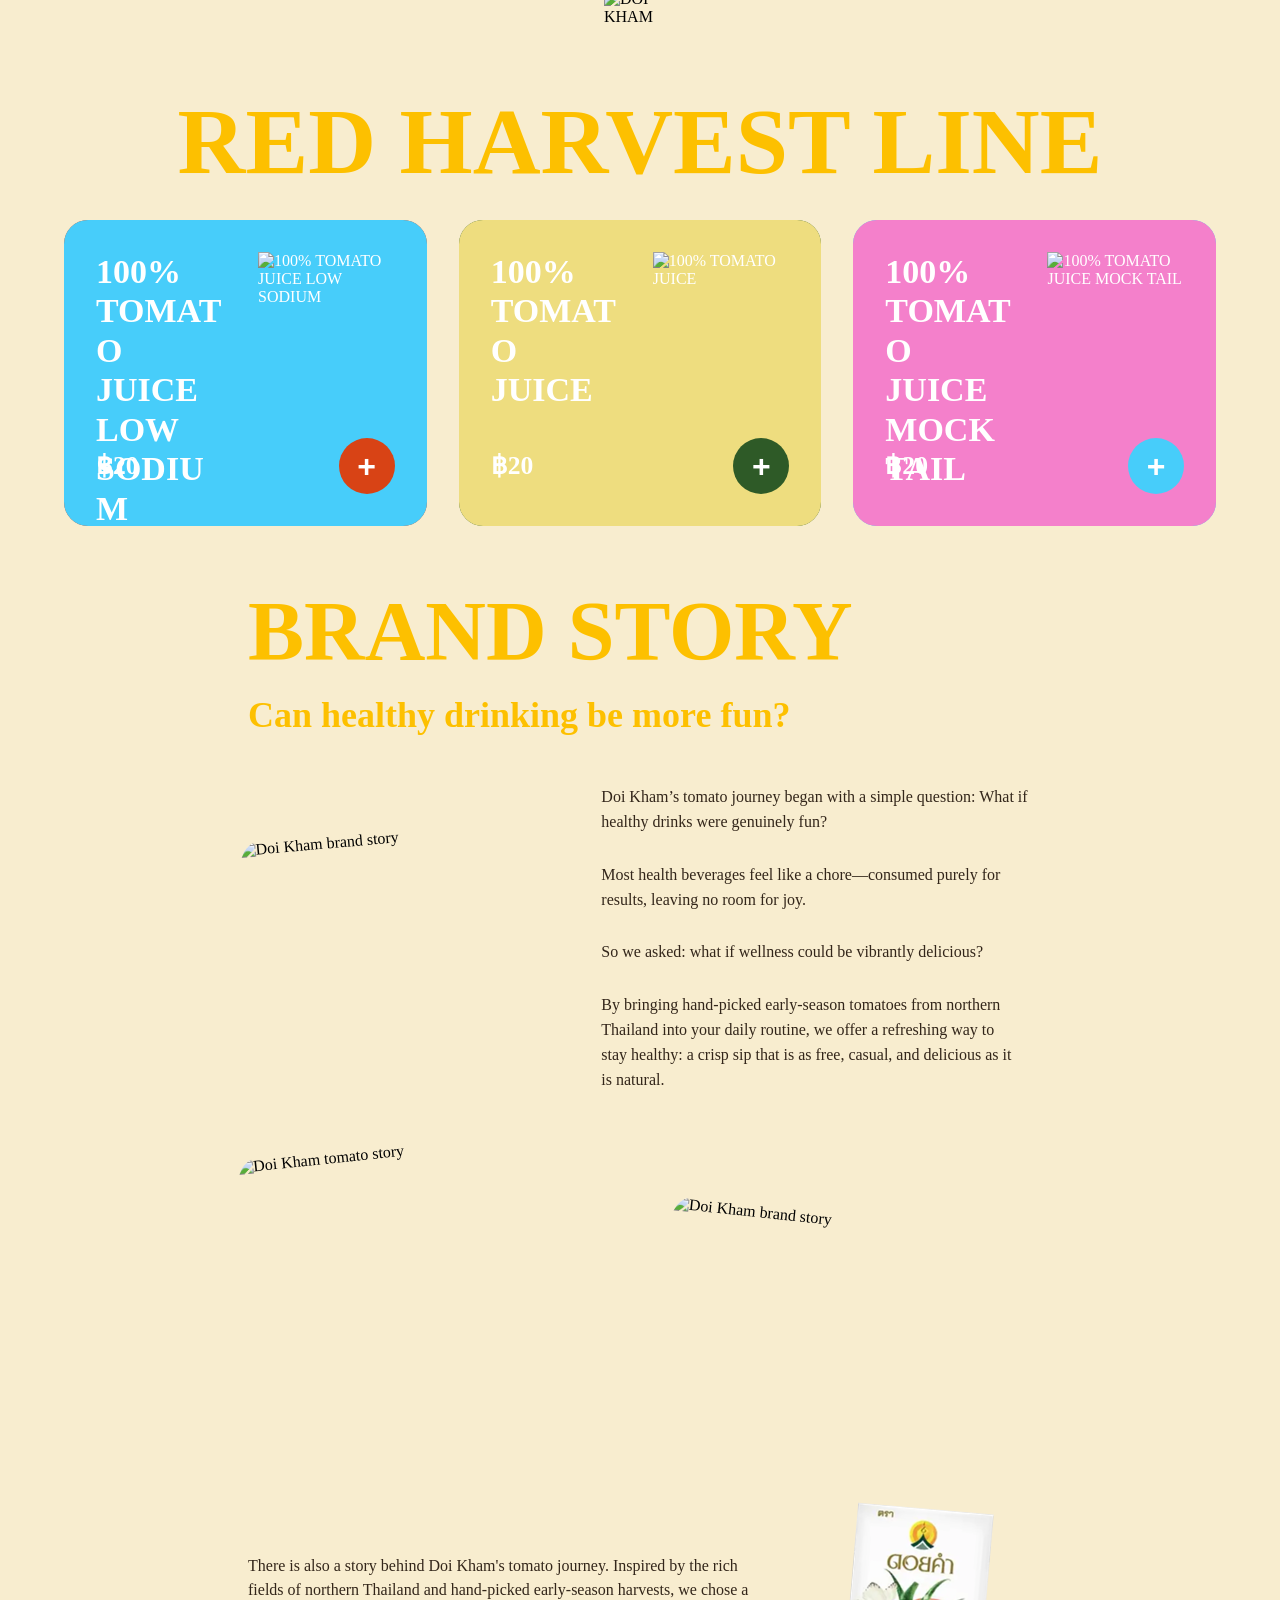
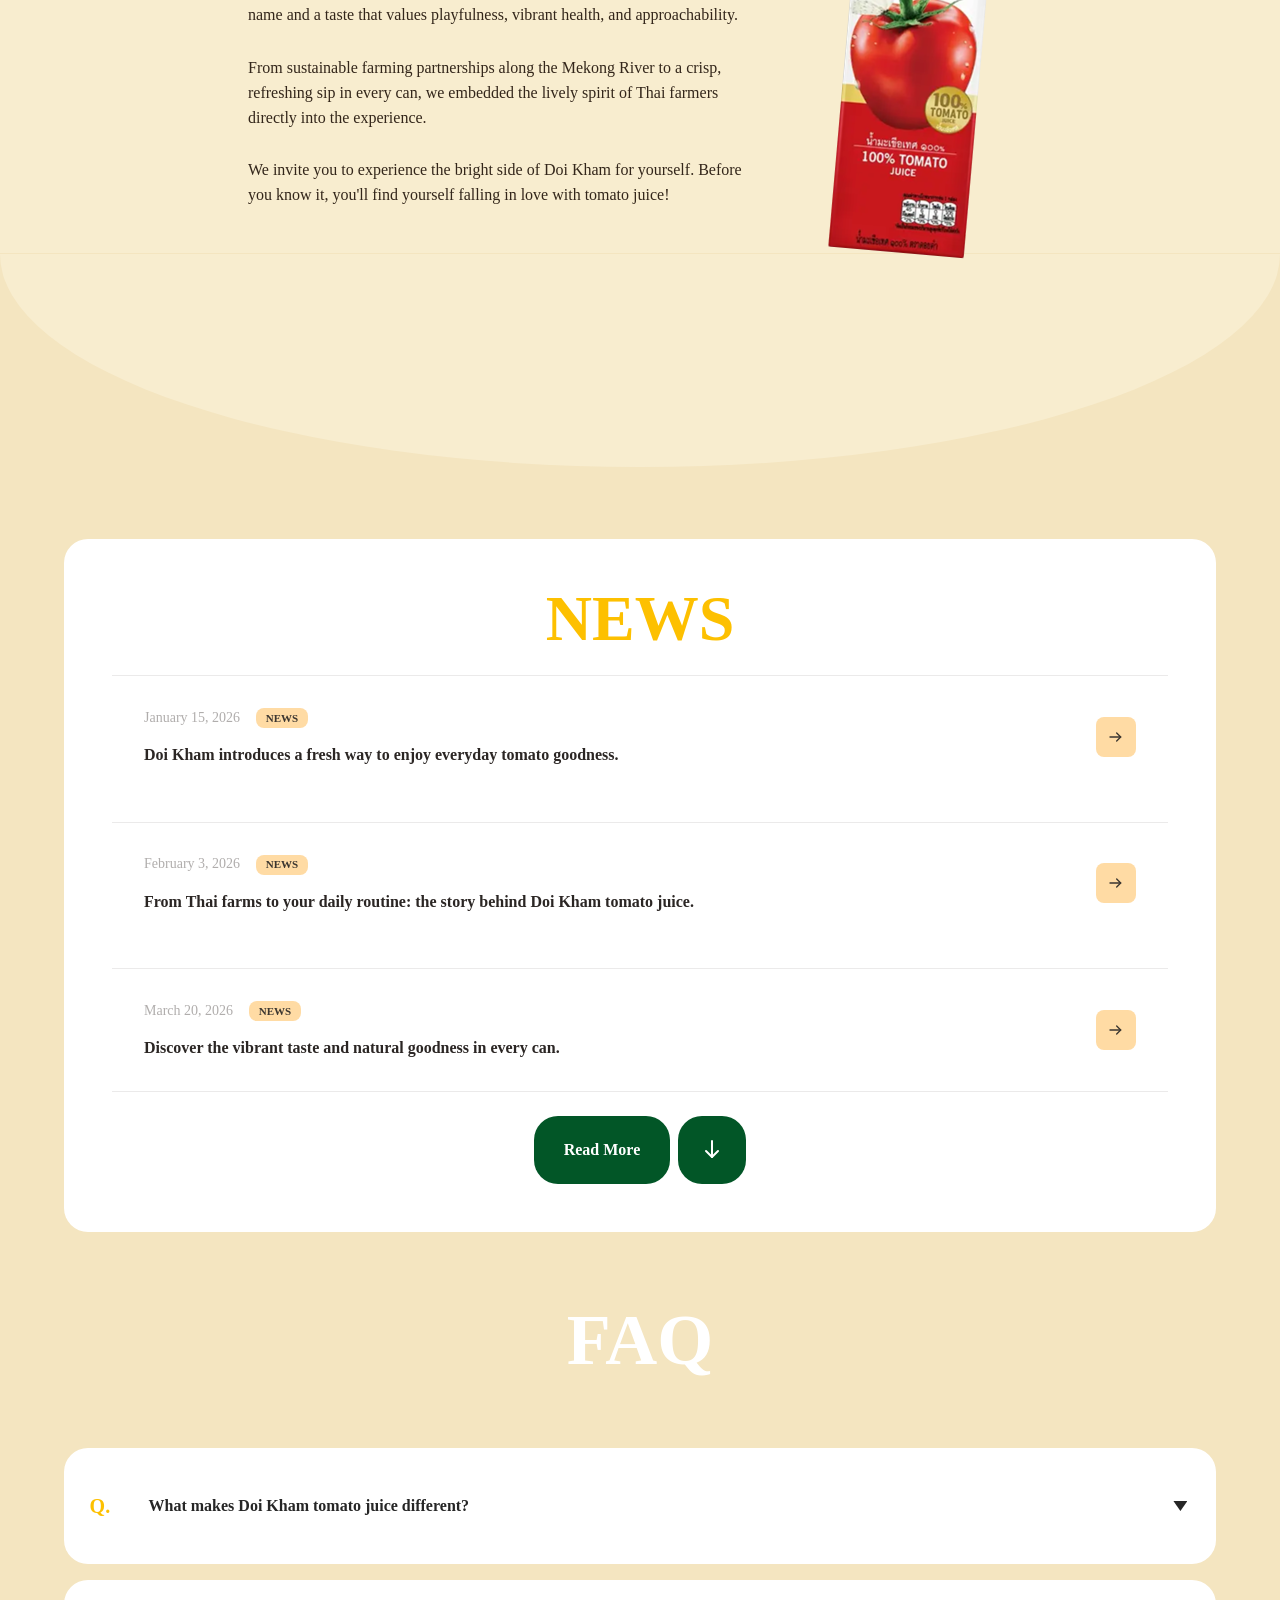
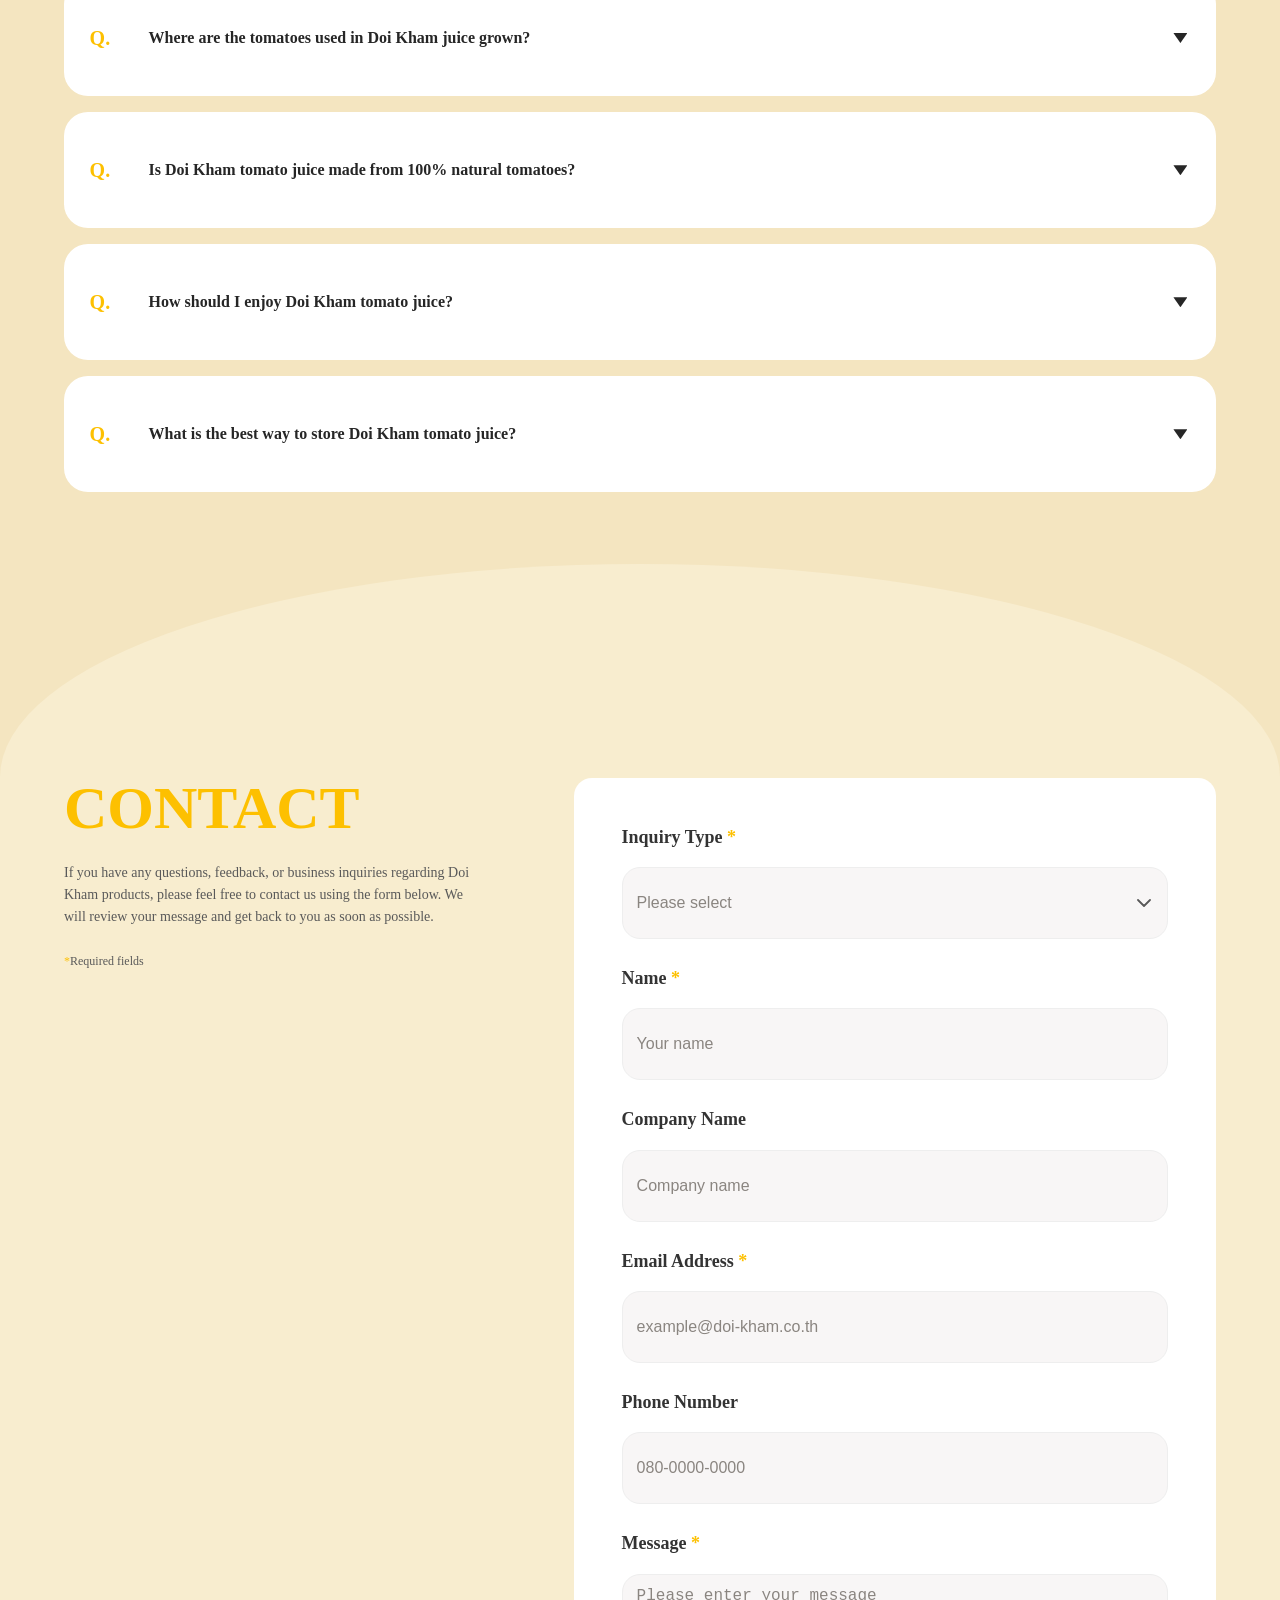
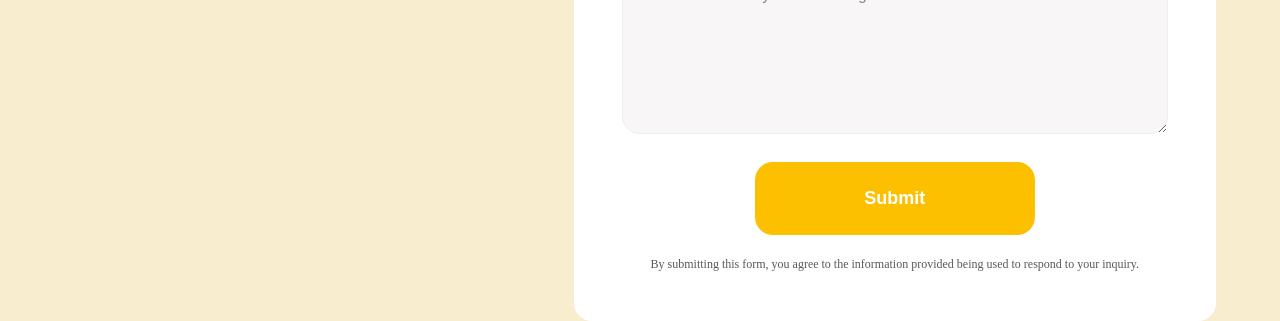
==== commit 5c1d54ff: "feat(contact): add bottom circle surface" ====
--- a/index.html
+++ b/index.html
@@ -9,7 +9,6 @@
 - Parent containers control spacing/gaps between direct children.
 - Child containers control their own internal spacing and layout.
 - Avoid unnecessary margin, transform, position, or offset hacks for layout alignment.
-- Keep desktop behavior unchanged when a mobile-only change is requested.
 - Keep the HTML previewable inside a standard fenced HTML code block.
 -->
 
@@ -112,6 +111,9 @@
             </div>
           </div>
         </div>
+        <div class="contact-bottom-surface" aria-hidden="true">
+          <div class="contact-surface__bottom-circle"></div>
+        </div>
       </section>
     </main>
   </div>
--- a/styles/global.css
+++ b/styles/global.css
@@ -153,6 +153,318 @@
   inline-size: 100%;
   block-size: auto;
   background: var(--color-bg-center);
+  padding-inline: clamp(20px, 5vw, 72px);
+}
+
+.contact__container {
+  display: flex;
+  flex-direction: row;
+  align-items: stretch;
+  justify-content: space-between;
+  inline-size: 100%;
+  max-inline-size: 1280px;
+  min-inline-size: 0;
+  margin-inline: auto;
+  gap: clamp(40px, 7vw, 96px);
+}
+
+.contact__intro {
+  display: flex;
+  flex-direction: column;
+  align-items: flex-start;
+  justify-content: flex-start;
+  flex: 0 1 420px;
+  min-inline-size: 0;
+  gap: 24px;
+  text-align: left;
+}
+
+.contact__title {
+  margin: 0;
+  padding: 0;
+  color: var(--color-doi-kham);
+  font-size: 60px;
+  font-weight: 900;
+  line-height: 1;
+  text-box: trim-both cap alphabetic;
+}
+
+.contact__description {
+  margin: 0;
+  padding: 0;
+  color: #595959;
+  font-size: 14px;
+  font-weight: 400;
+  line-height: 1.6;
+  text-box: trim-both cap alphabetic;
+}
+
+.contact__required {
+  margin: 0;
+  padding: 0;
+  color: #595959;
+  font-size: 12px;
+  font-weight: 500;
+  line-height: 1.4;
+  text-box: trim-both cap alphabetic;
+}
+
+.contact__required-mark,
+.contact__field-required {
+  color: var(--color-doi-kham);
+}
+
+.contact__form {
+  display: flex;
+  flex-direction: column;
+  align-items: stretch;
+  justify-content: flex-start;
+  flex: 1 1 0;
+  min-inline-size: 0;
+}
+
+.contact__form-panel {
+  display: flex;
+  flex-direction: column;
+  align-items: stretch;
+  justify-content: flex-start;
+  inline-size: 100%;
+  block-size: auto;
+  min-inline-size: 0;
+  padding-block: clamp(28px, 4vw, 48px);
+  padding-inline: clamp(28px, 4vw, 48px);
+  border-radius: 18px;
+  background: #FFFFFF;
+  gap: clamp(20px, 2.5vw, 28px);
+}
+
+.contact__field {
+  display: flex;
+  flex-direction: column;
+  align-items: stretch;
+  justify-content: flex-start;
+  inline-size: 100%;
+  min-inline-size: 0;
+  gap: 18px;
+}
+
+.contact__field-label {
+  display: block;
+  inline-size: 100%;
+  margin: 0;
+  padding: 0;
+  color: #333333;
+  font-size: 18px;
+  font-weight: 700;
+  line-height: 1.3;
+  text-box: trim-both cap alphabetic;
+}
+
+.contact__field-control {
+  display: block;
+  inline-size: 100%;
+  min-inline-size: 0;
+  block-size: 72px;
+  margin: 0;
+  padding: 10px 14px;
+  border: 1px solid #EEEEEE;
+  border-radius: 18px;
+  outline: 0;
+  background: #F8F6F6;
+  color: #333333;
+  font-size: 16px;
+  font-weight: 400;
+  line-height: 1.4;
+}
+
+.contact__field-control::placeholder {
+  color: #8A8580;
+  opacity: 1;
+}
+
+.contact__field-control:focus {
+  border-color: var(--color-doi-kham);
+}
+
+.contact__field-select {
+  appearance: none;
+  cursor: pointer;
+  color: #8A8580;
+  padding-inline-end: 44px;
+  background-image: url("data:image/svg+xml,%3Csvg xmlns='http://www.w3.org/2000/svg' width='14' height='8' viewBox='0 0 14 8'%3E%3Cpath d='M1 1l6 6 6-6' fill='none' stroke='%23595959' stroke-width='1.8' stroke-linecap='round' stroke-linejoin='round'/%3E%3C/svg%3E");
+  background-repeat: no-repeat;
+  background-position: right 16px center;
+  background-size: 14px 8px;
+}
+
+.contact__field-select:valid {
+  color: #333333;
+}
+
+.contact__field-message {
+  min-block-size: 160px;
+  resize: vertical;
+}
+
+.contact__form-element {
+  display: flex;
+  flex-direction: column;
+  align-items: center;
+  justify-content: center;
+  inline-size: 100%;
+  min-inline-size: 0;
+  gap: clamp(14px, 2vw, 20px);
+}
+
+.contact__submit {
+  display: inline-flex;
+  align-items: center;
+  justify-content: center;
+  inline-size: 280px;
+  max-inline-size: 100%;
+  block-size: 73px;
+  margin: 0;
+  padding: 0 24px;
+  border: 0;
+  border-radius: 18px;
+  outline: 0;
+  background: var(--color-doi-kham);
+  color: #FFFFFF;
+  font-size: 18px;
+  font-weight: 700;
+  line-height: 1;
+  text-align: center;
+  cursor: pointer;
+}
+
+.contact__submit:focus-visible {
+  outline: 3px solid #025627;
+  outline-offset: 3px;
+}
+
+.contact__form-note {
+  display: block;
+  inline-size: 100%;
+  max-inline-size: 520px;
+  margin: 0;
+  color: #595959;
+  font-size: 12px;
+  font-weight: 400;
+  line-height: 1.5;
+  text-align: center;
+}
+
+.contact__field-control:user-invalid {
+  border-color: #C62828;
+}
+
+@media (max-width: 700px) {
+  .contact-container {
+    padding-block: 24px;
+    padding-inline: 32px;
+  }
+
+  .contact__container {
+    flex-direction: column;
+    align-items: stretch;
+    justify-content: flex-start;
+    gap: 32px;
+  }
+
+  .contact__intro {
+    flex: 0 0 auto;
+    inline-size: 100%;
+    gap: 24px;
+    align-items: center;
+    text-align: center;
+  }
+
+  .contact__title {
+    font-size: 44px;
+  }
+
+  .contact__description {
+    text-align: center;
+  }
+
+  .contact__required {
+    font-size: 11px;
+    text-align: center;
+  }
+
+  .contact__form {
+    flex: 0 0 auto;
+    inline-size: 100%;
+  }
+
+  .contact__form-panel {
+    padding-block: 32px;
+    padding-inline: 32px;
+    border-radius: 18px;
+  }
+
+  .contact__field-control {
+    block-size: 60px;
+    border-radius: 18px;
+    font-size: 16px;
+  }
+
+  .contact__submit {
+    inline-size: 100%;
+    max-inline-size: 100%;
+    block-size: 69px;
+    border-radius: 18px;
+  }
+}
+
+@media (max-width: 480px) {
+  .contact-container {
+    padding-inline: 28px;
+  }
+
+  .contact__form-panel {
+    padding-block: 28px;
+    padding-inline: 24px;
+  }
+
+  .contact__submit {
+    inline-size: 100%;
+    max-inline-size: 100%;
+  }
+
+  .contact__field-label {
+    font-size: 18px;
+  }
+}
+
+@media (max-width: 360px) {
+  .contact-container {
+    padding-inline: 24px;
+  }
+
+  .contact__form-panel {
+    padding-block: 24px;
+    padding-inline: 20px;
+  }
+
+  .contact__title {
+    font-size: 44px;
+  }
+
+  .contact__description {
+    font-size: 13px;
+  }
+
+  .contact__submit {
+    block-size: 69px;
+    font-size: 17px;
+  }
+}
+
+@media (prefers-reduced-motion: reduce) {
+  .contact__submit {
+    transition: none;
+  }
 }
 
 /* ORGANIC SECTION */
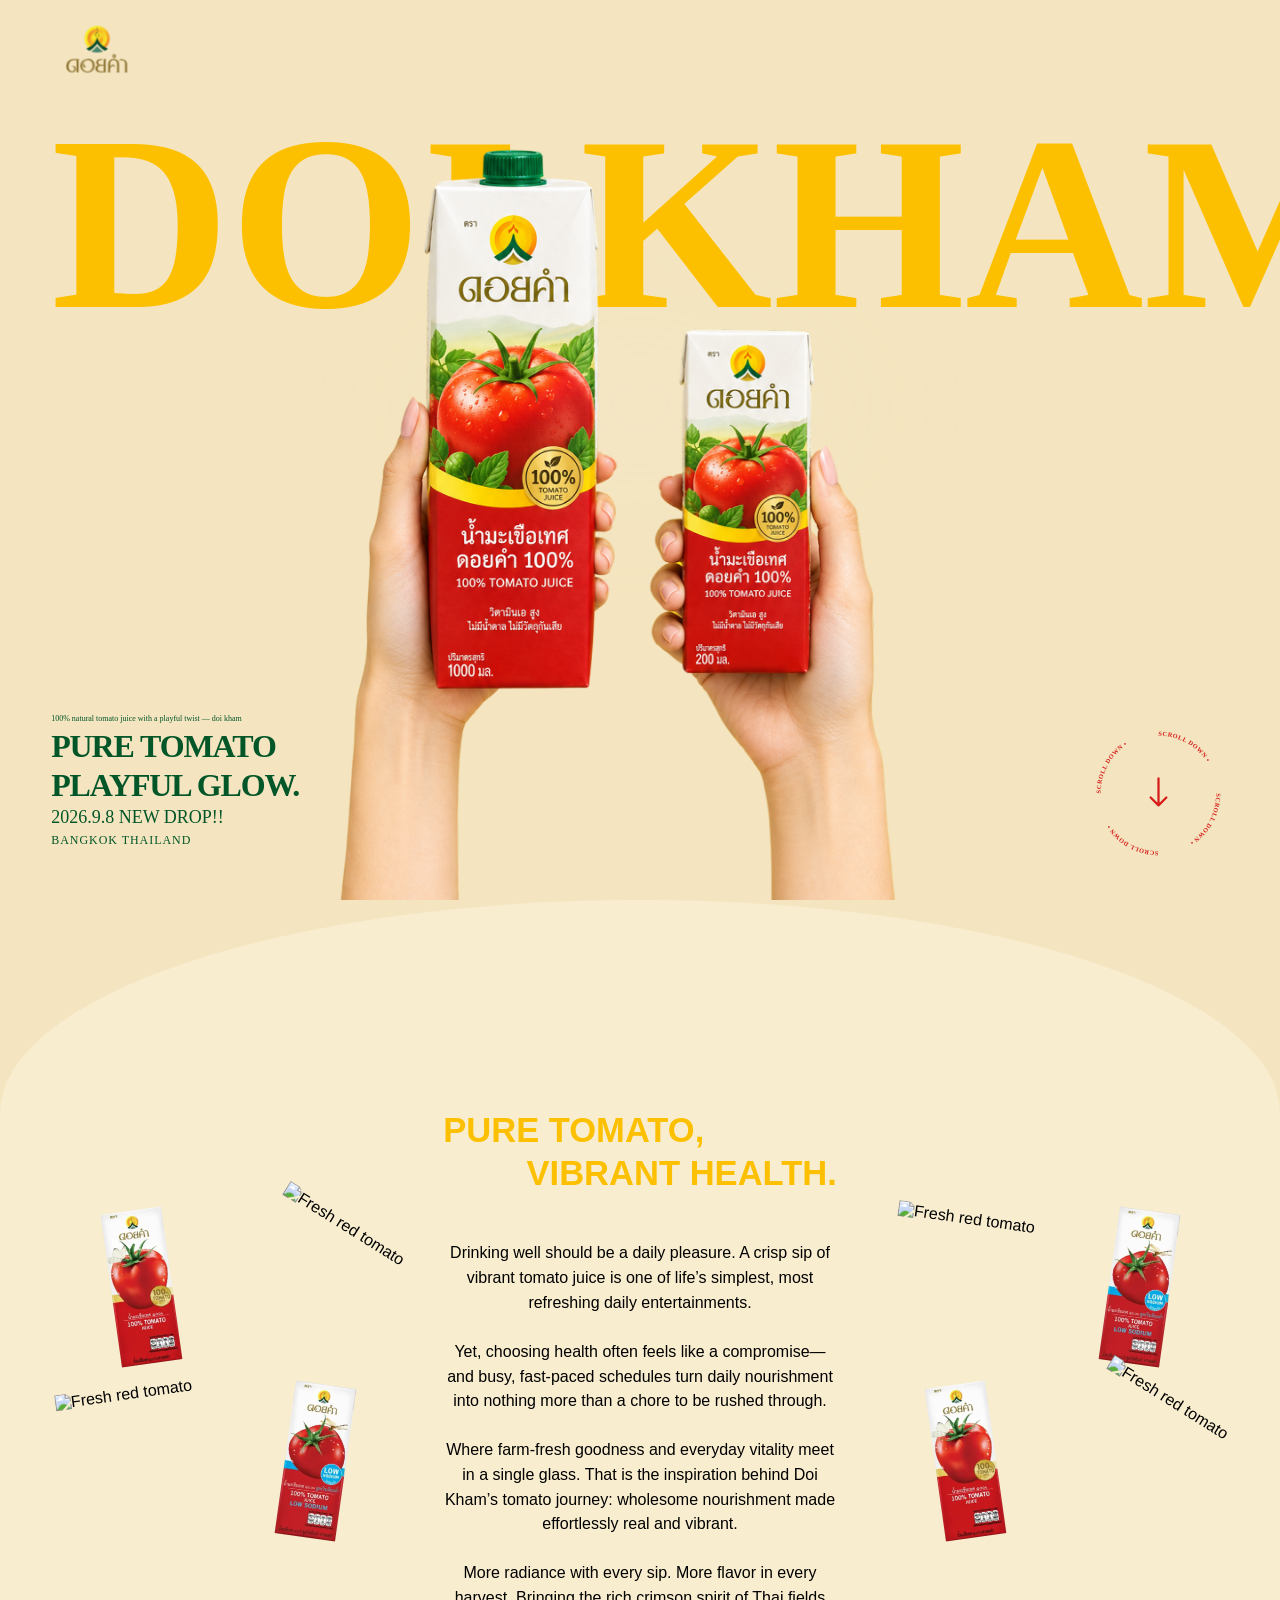
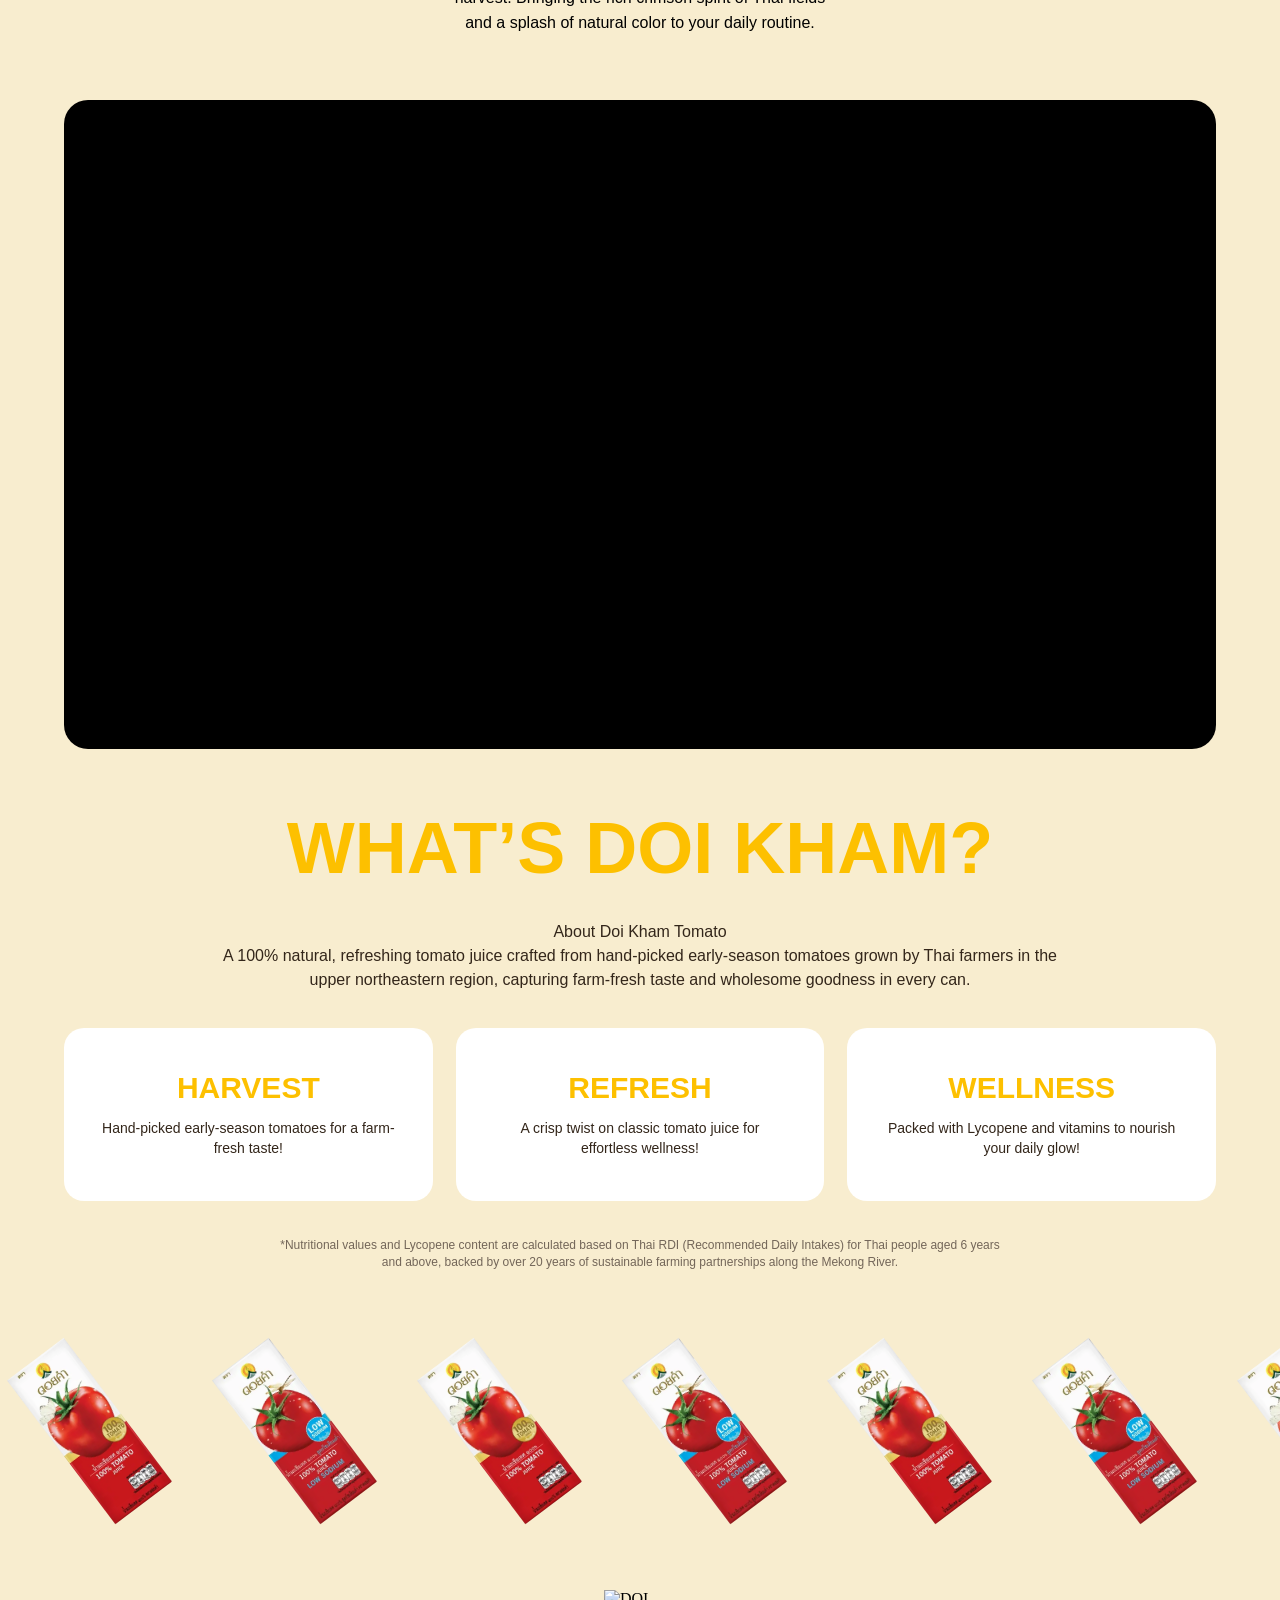
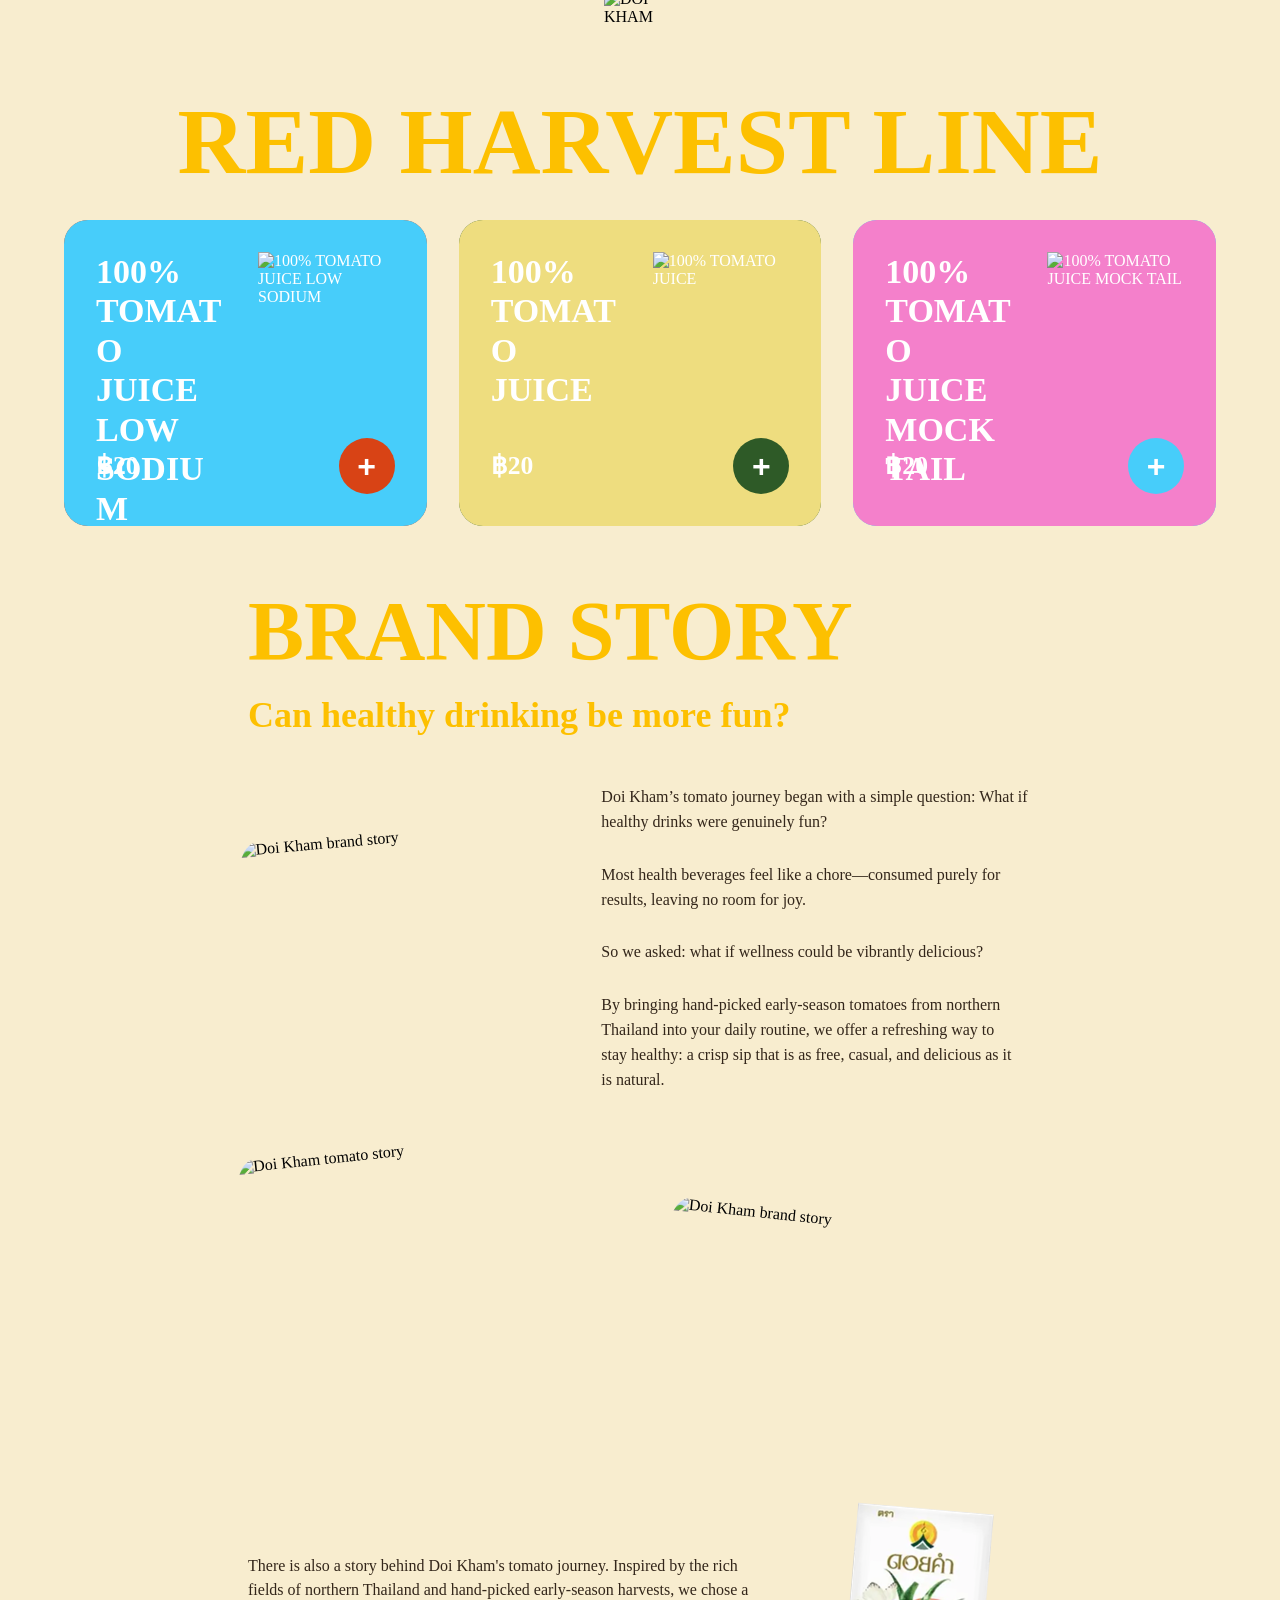
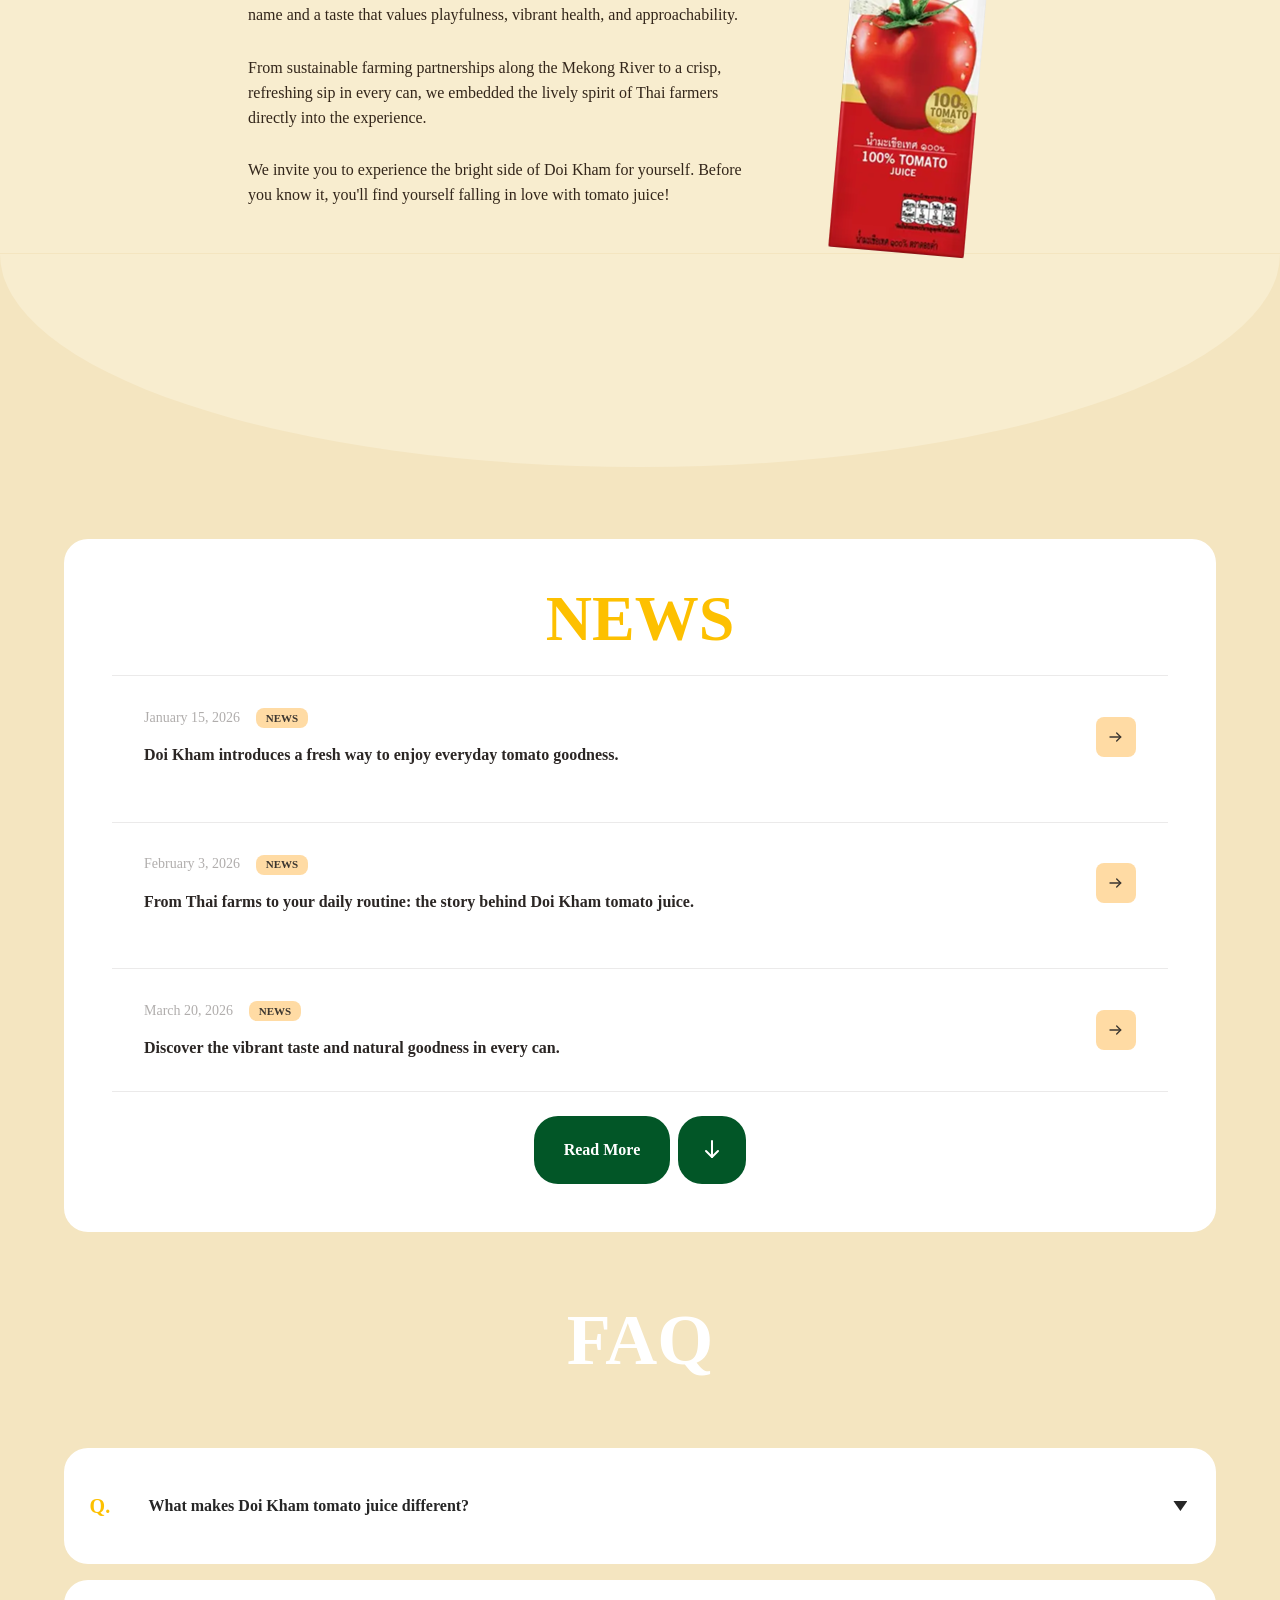
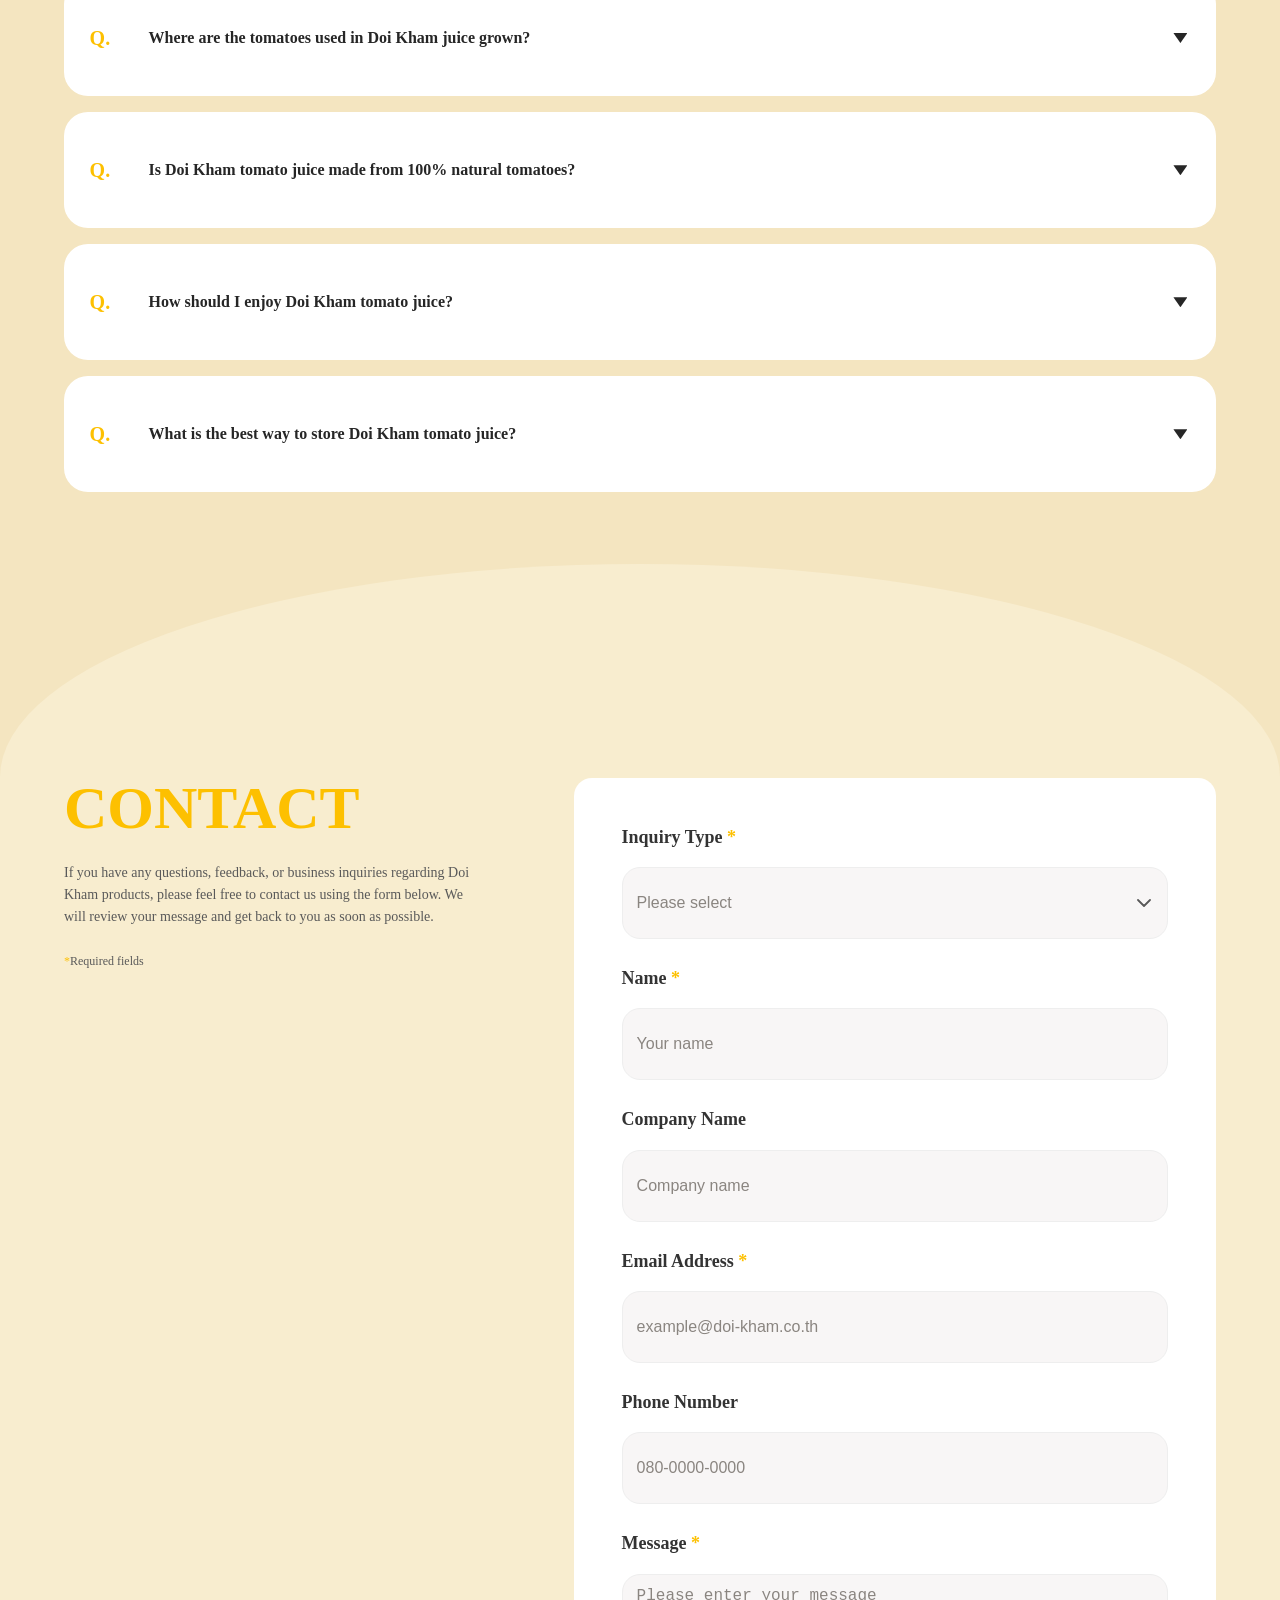
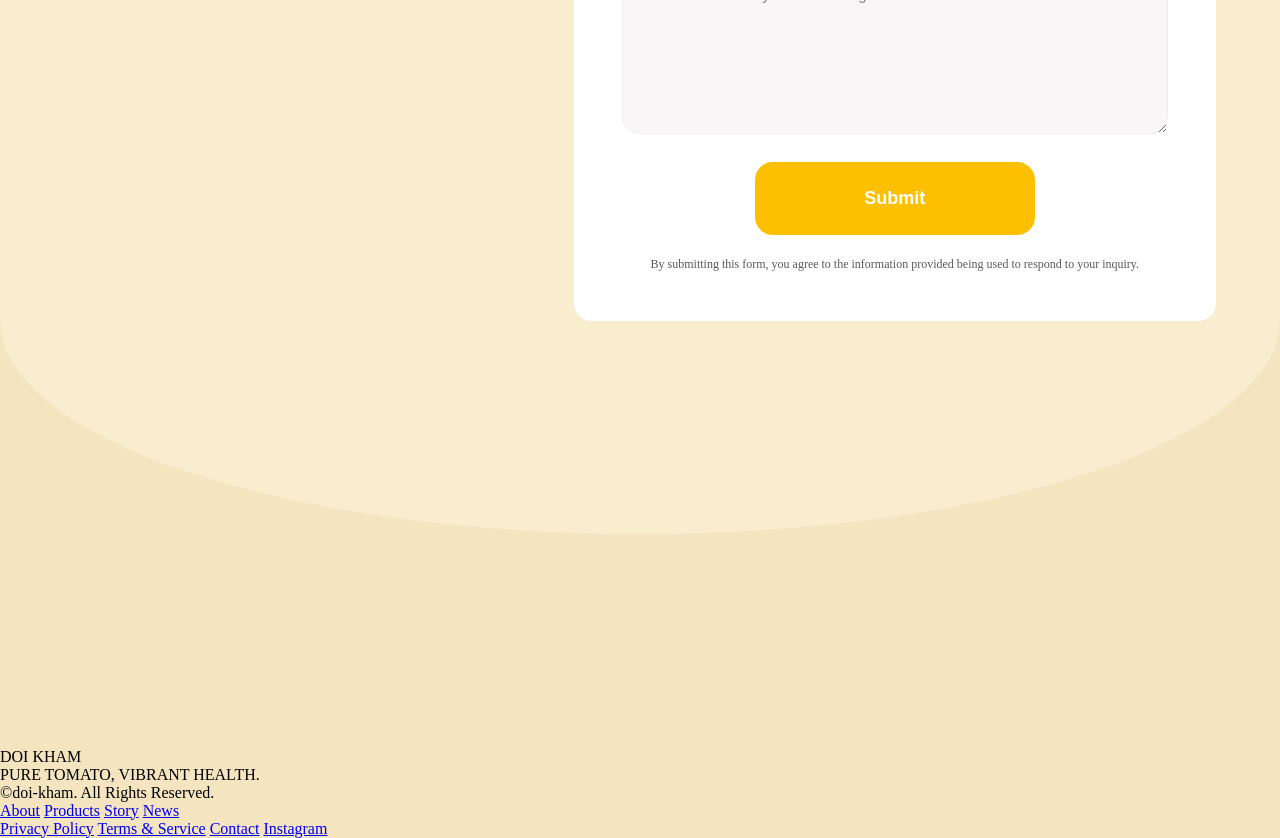
==== commit c97f59f9: "feat(footer): migrate footer into landing page" ====
--- a/index.html
+++ b/index.html
@@ -19,6 +19,7 @@
   <meta name="viewport" content="width=device-width, initial-scale=1">
   <title>DOI KHAM</title>
   <link rel="stylesheet" href="./styles/global.css">
+  <link rel="stylesheet" href="./styles/footer.css">
   <link rel="stylesheet" href="./components/hero/doi-kham-hero.css">
   <link rel="stylesheet" href="./components/tomato-detail/doi-kham-tomato-detail.css">
   <link rel="stylesheet" href="./components/vdo/doi-kham-vdo.css">
@@ -115,6 +116,31 @@
           <div class="contact-surface__bottom-circle"></div>
         </div>
       </section>
+      <footer class="footer">
+        <div class="footer__content-row">
+          <div class="footer__left">
+            <div class="footer__brand-group">
+              <div class="footer__brand" id="doi-kham-brand">DOI KHAM</div>
+              <div class="footer__description" id="footer-description">PURE TOMATO, VIBRANT HEALTH.</div>
+            </div>
+            <div class="footer__copyright">©︎doi-kham. All Rights Reserved.</div>
+          </div>
+          <div class="footer__right">
+            <nav class="footer__links" aria-label="Primary navigation">
+              <a class="footer__link" href="#">About</a>
+              <a class="footer__link" href="#">Products</a>
+              <a class="footer__link" href="#">Story</a>
+              <a class="footer__link" href="#">News</a>
+            </nav>
+            <nav class="footer__links" aria-label="Legal and social navigation">
+              <a class="footer__link" href="#">Privacy Policy</a>
+              <a class="footer__link" href="#">Terms &amp; Service</a>
+              <a class="footer__link" href="#">Contact</a>
+              <a class="footer__link" href="#">Instagram</a>
+            </nav>
+          </div>
+        </div>
+      </footer>
     </main>
   </div>
   <script type="module" src="./js/app.js"></script>
--- a/styles/global.css
+++ b/styles/global.css
@@ -358,6 +358,28 @@
   border-color: #C62828;
 }
 
+.contact-bottom-surface {
+  inline-size: 100%;
+  block-size: calc(2 * (100vw / 6));
+  overflow: hidden;
+  background: transparent;
+}
+
+.contact-surface__bottom-circle {
+  inline-size: 100%;
+  aspect-ratio: 6 / 1;
+  background: var(--color-bg-center);
+  border-radius: 0 0 50% 50% / 0 0 100% 100%;
+}
+
+@media (min-width: 701px) {
+  .contact__intro {
+    align-self: flex-start;
+    position: sticky;
+    inset-block-start: var(--header-max-height);
+  }
+}
+
 @media (max-width: 700px) {
   .contact-container {
     padding-block: 24px;
@@ -551,10 +573,3 @@
     --organic-child-inline-padding: 16px;
   }
 }
-
-/* WIDE VIEWPORT */
-@media (min-aspect-ratio: 2/1) {
-  :root {
-    --organic-section-height: 230vh;
-  }
-}
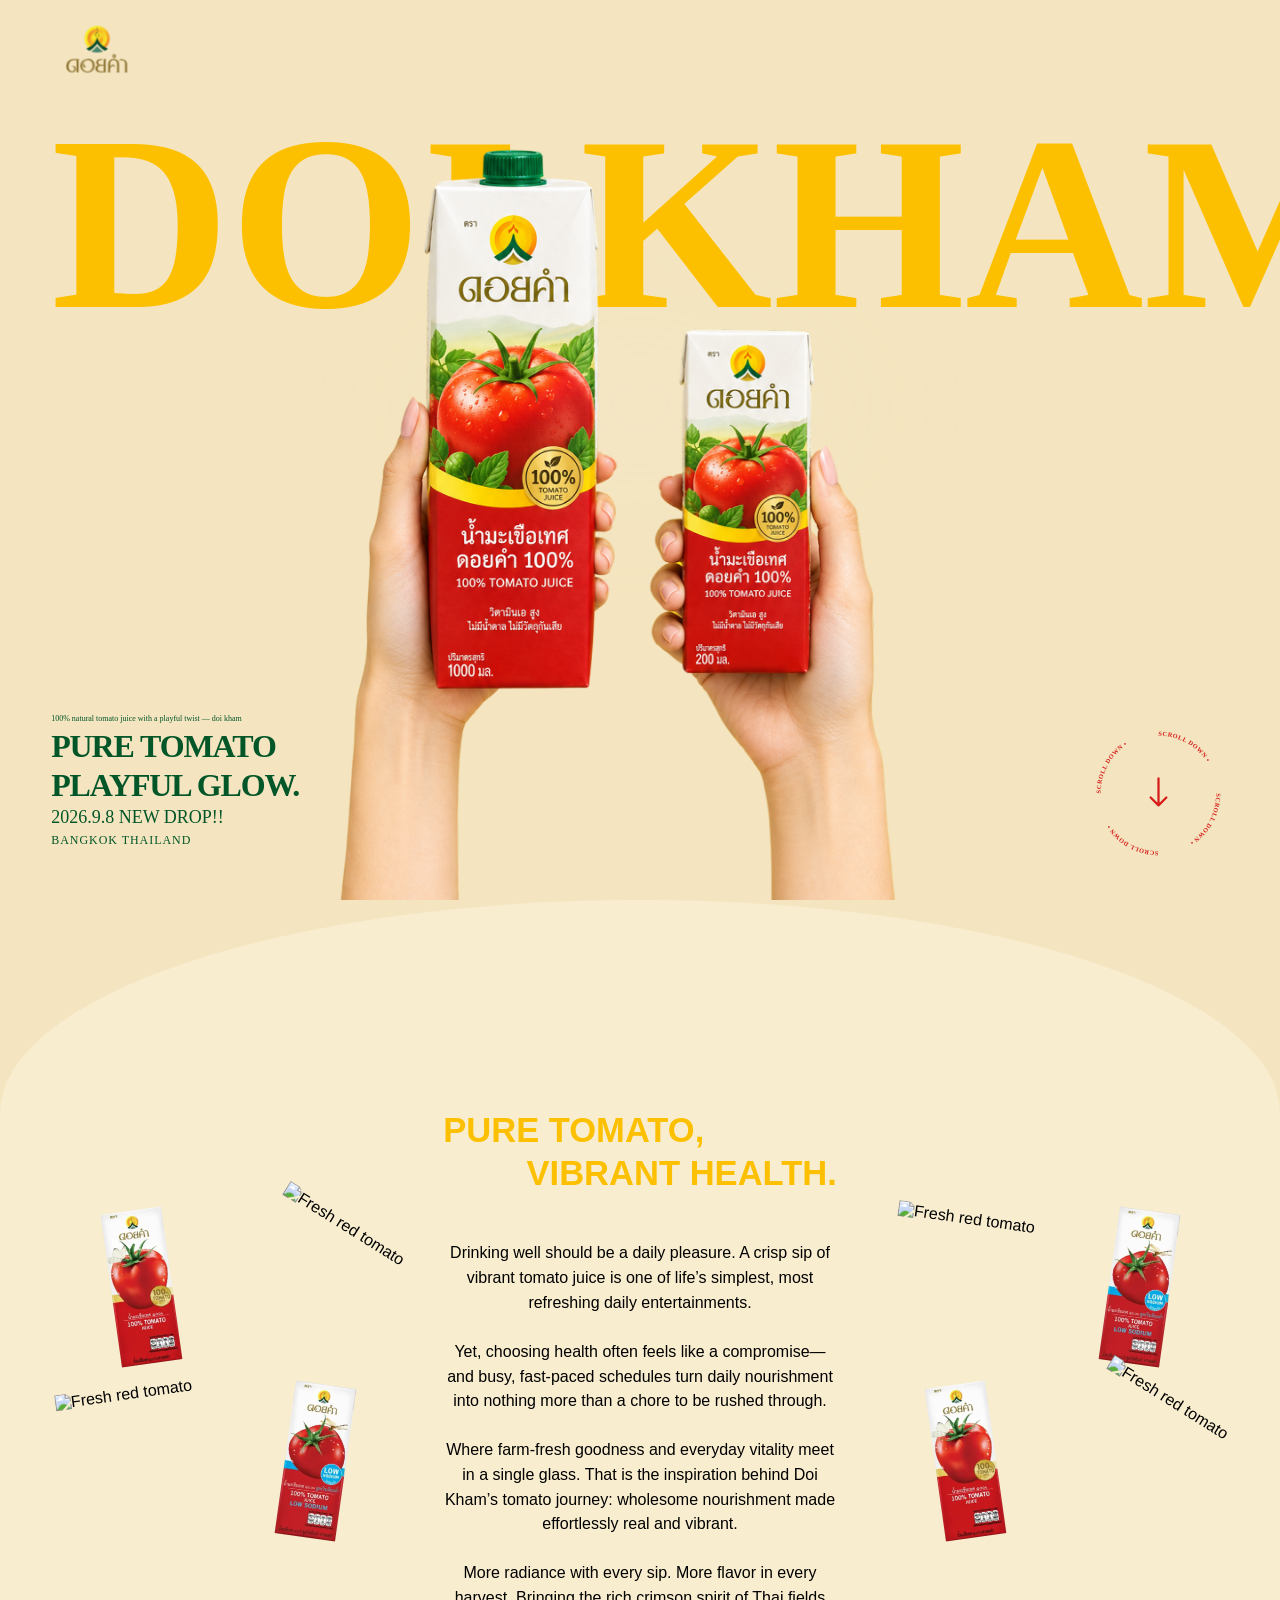
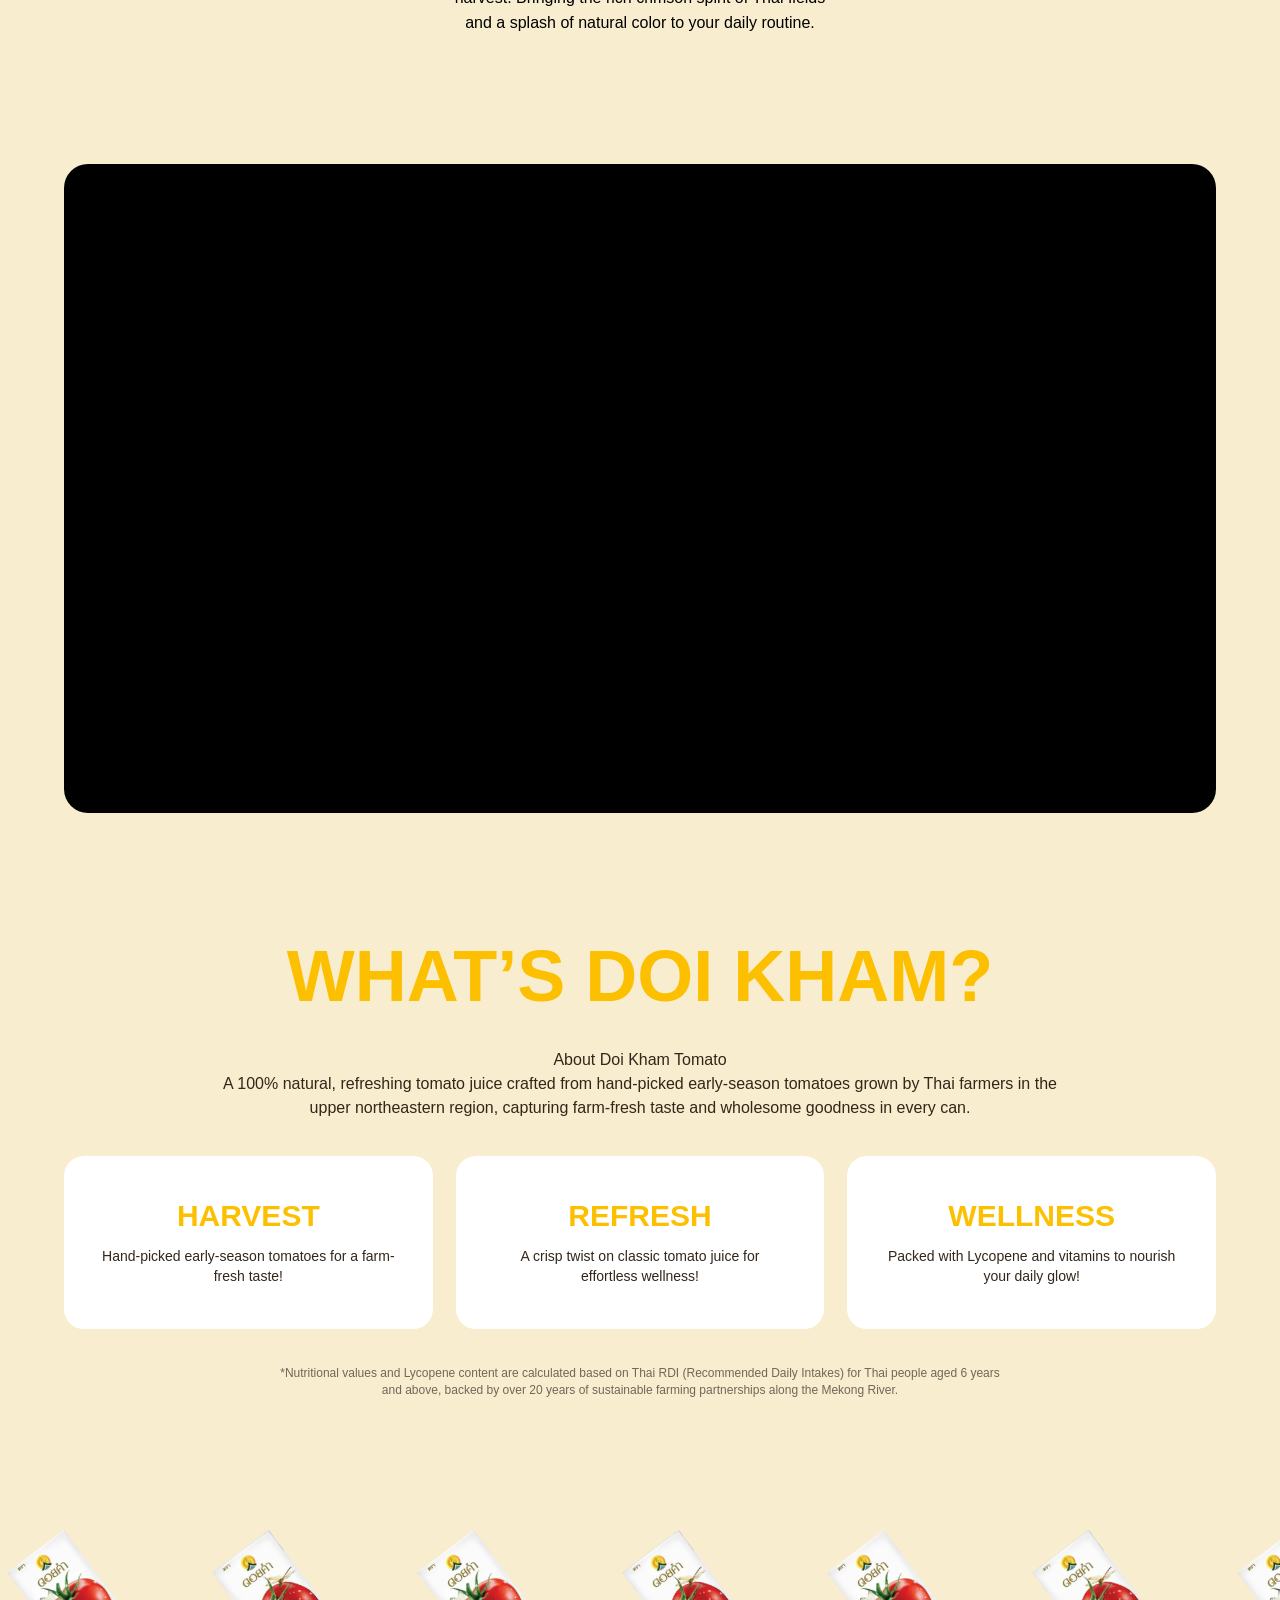
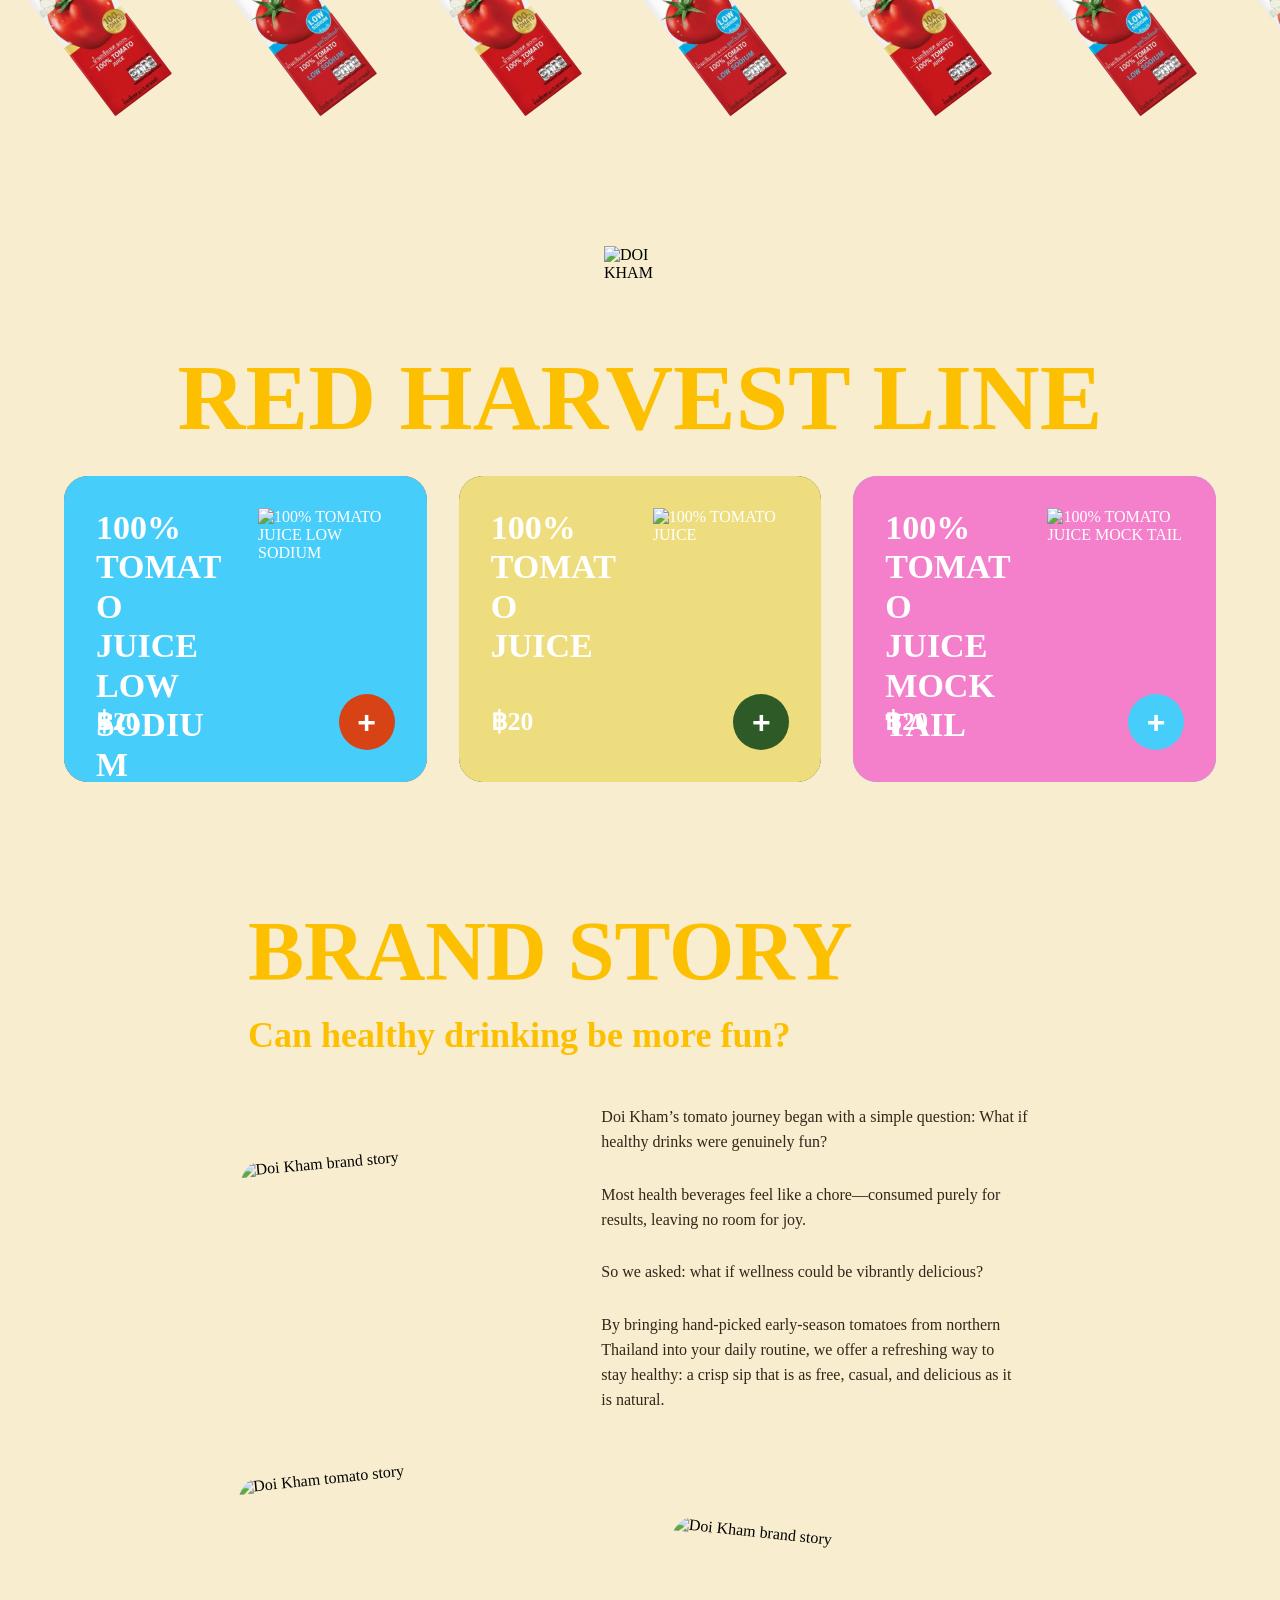
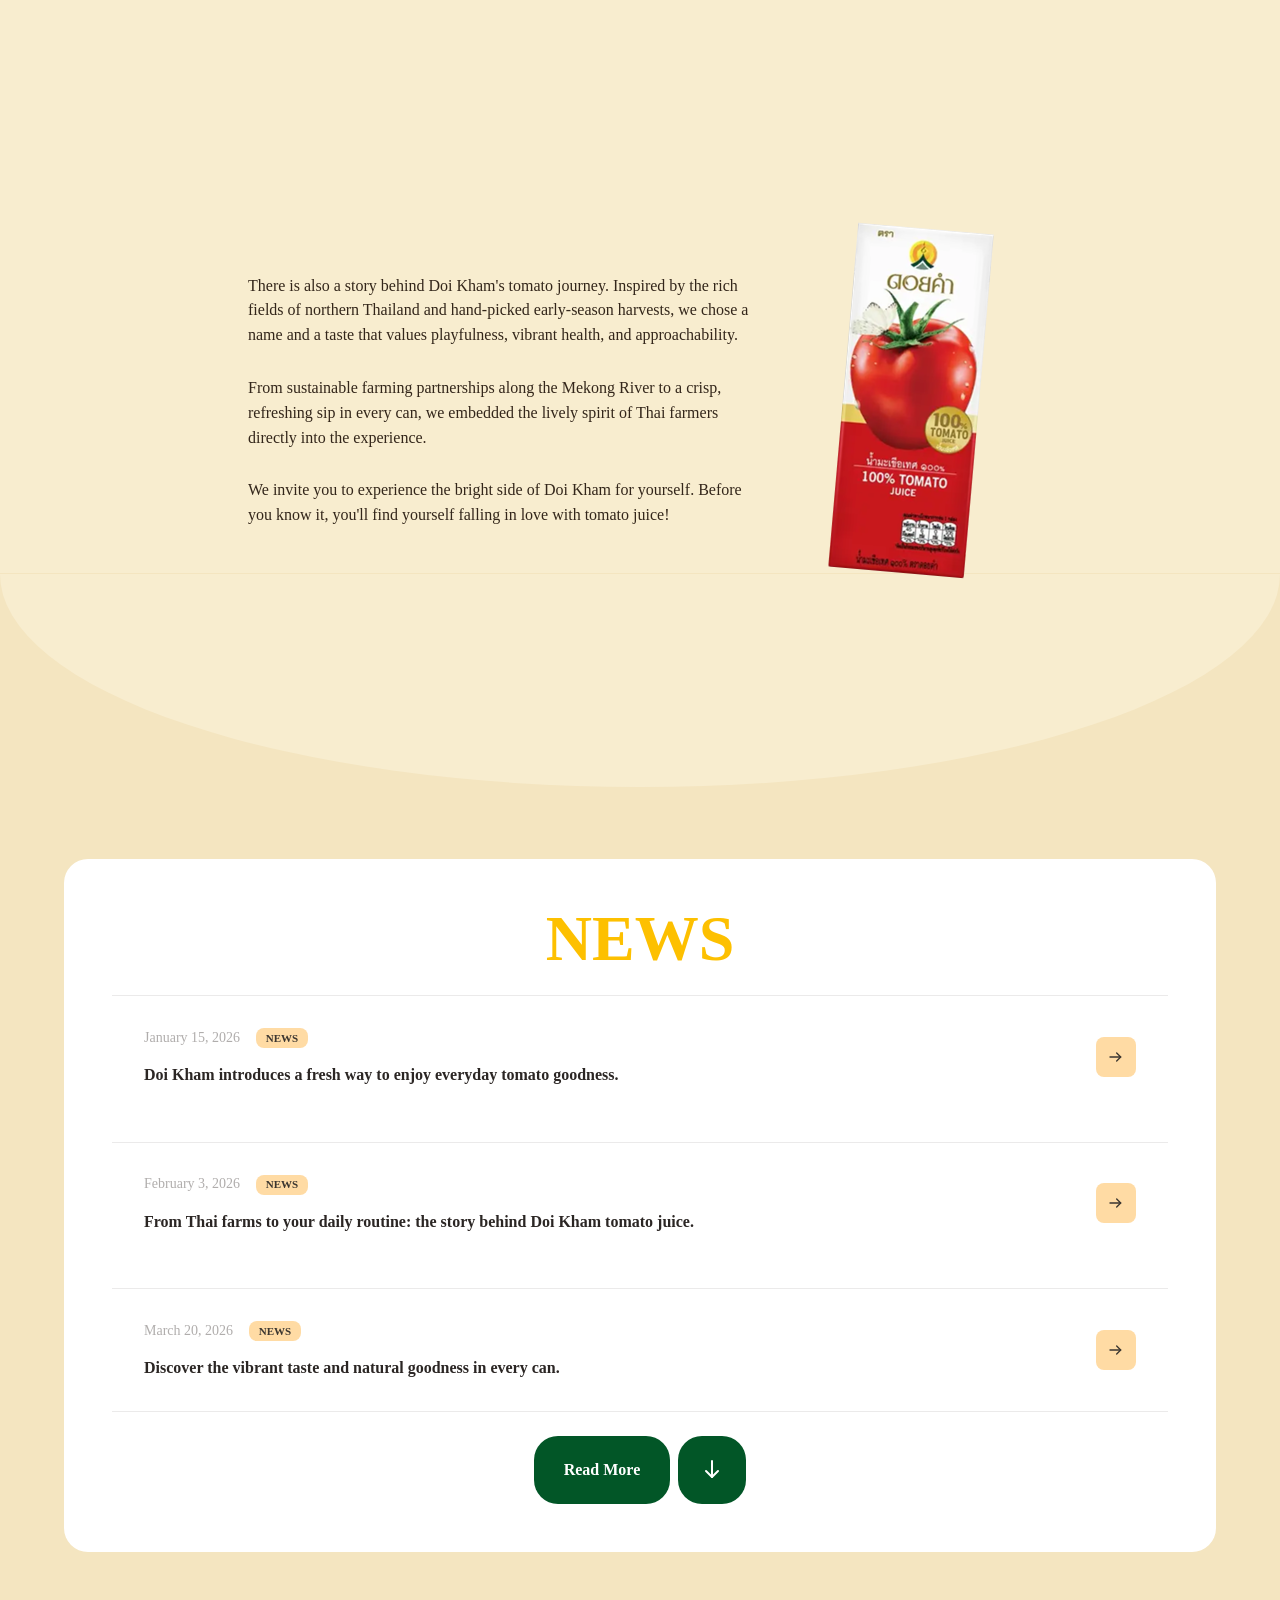
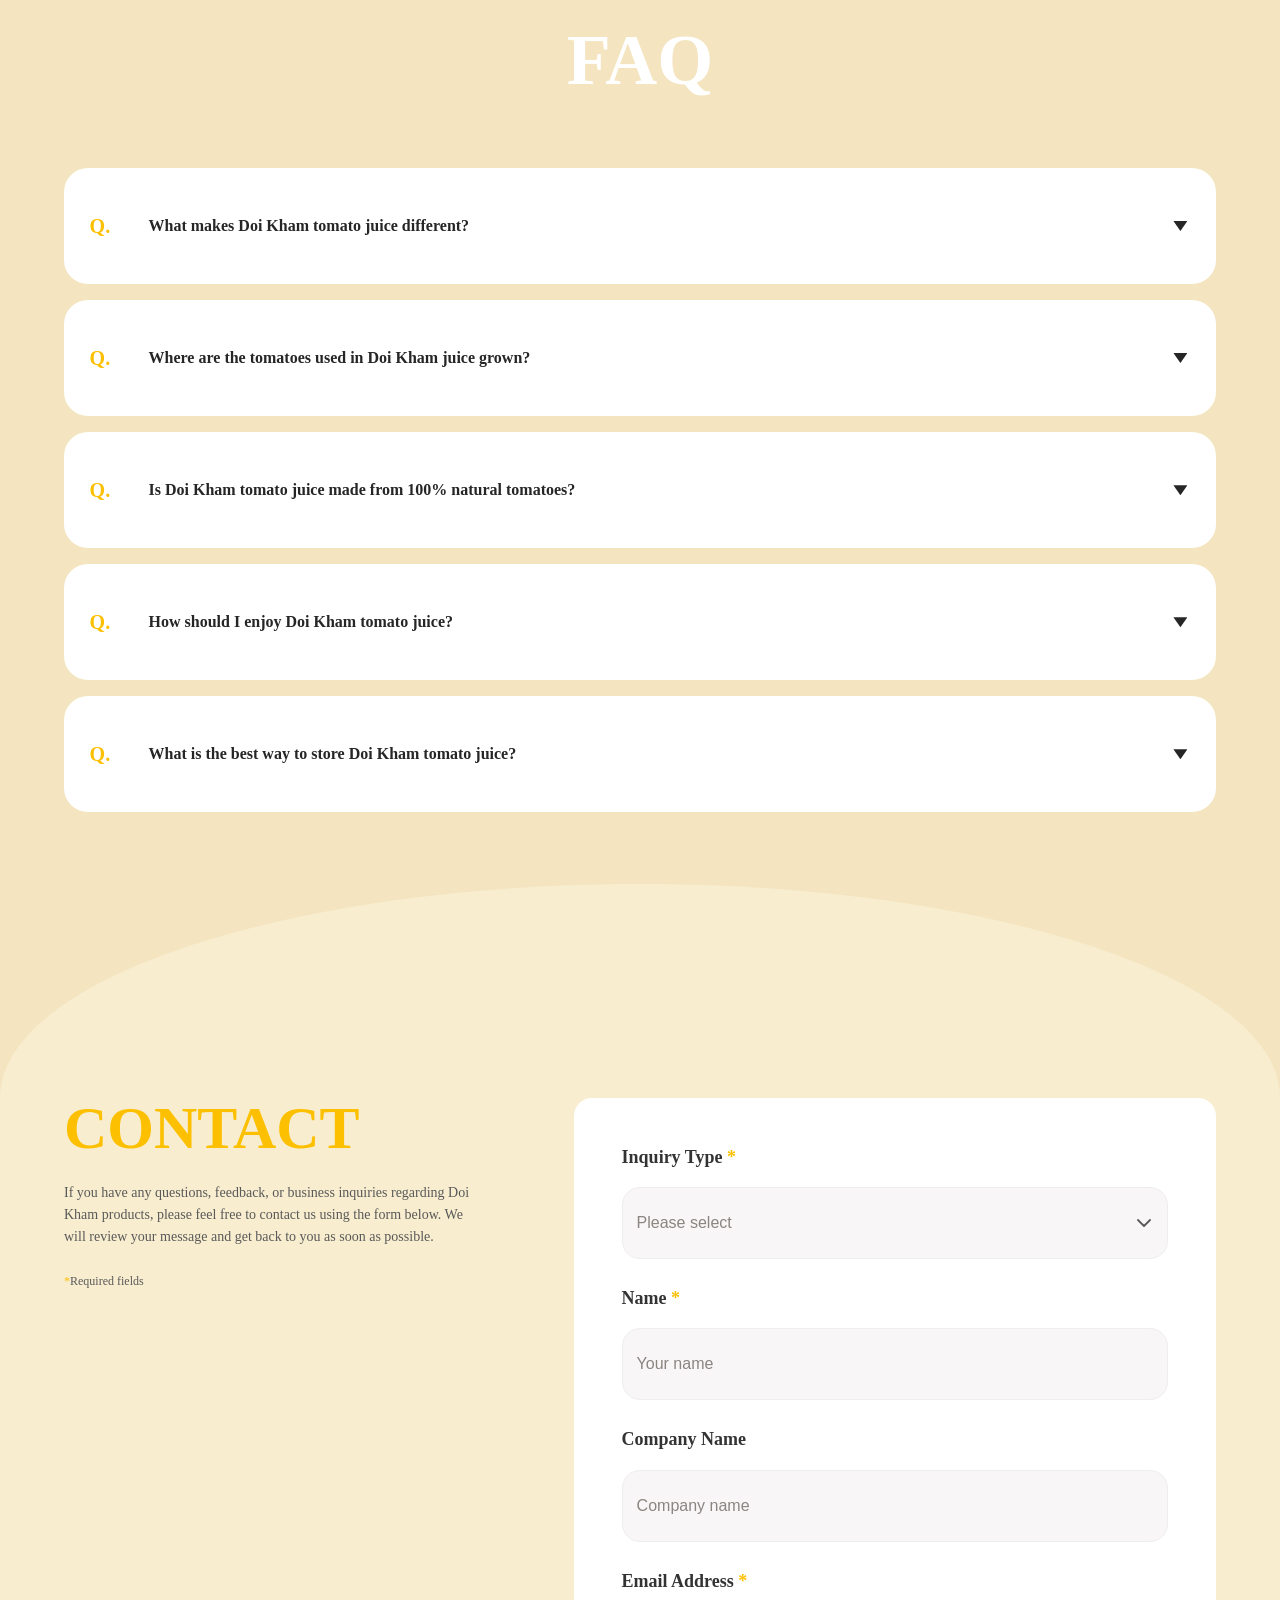
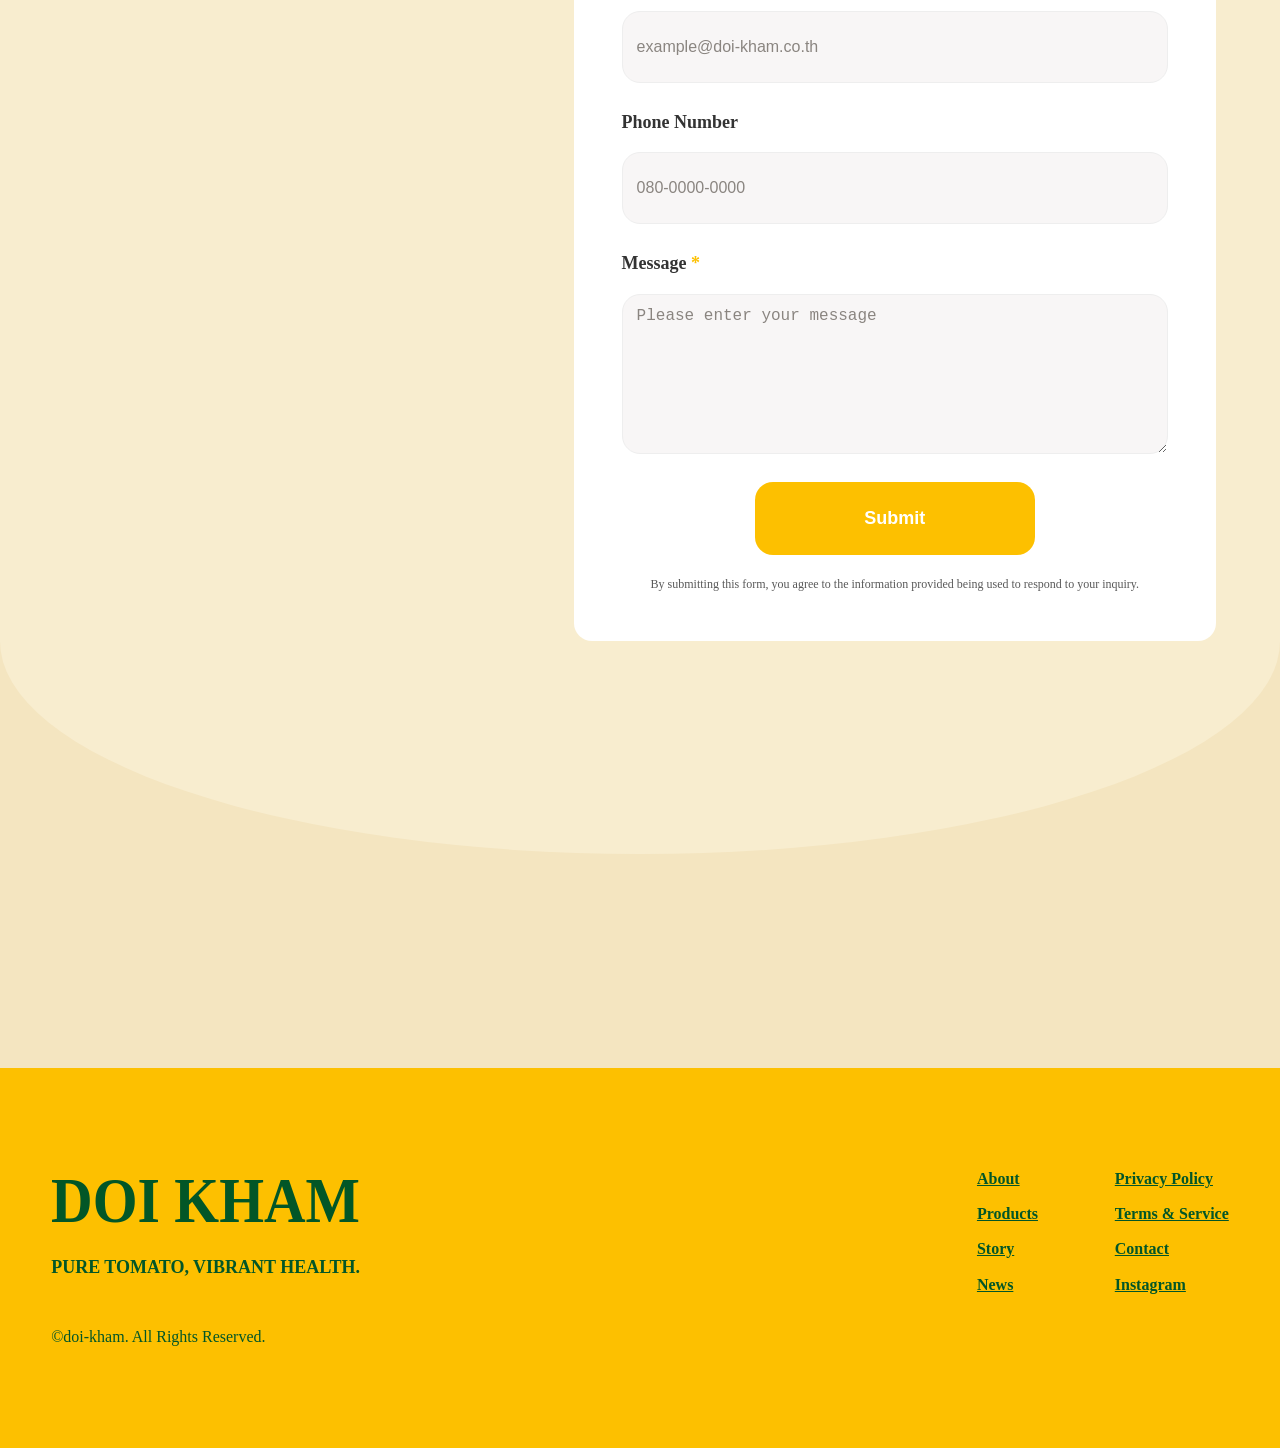
==== commit 5a917c61: "feat(branding): add DOI KHAM favicon - index.html: add the DOI KHAM logo as the browser favicon  Aut" ====
--- a/index.html
+++ b/index.html
@@ -18,6 +18,7 @@
   <meta charset="utf-8">
   <meta name="viewport" content="width=device-width, initial-scale=1">
   <title>DOI KHAM</title>
+  <link rel="icon" href="https://www.doikham.co.th/images/layout/header/logo.png" type="image/png">
   <link rel="stylesheet" href="./styles/global.css">
   <link rel="stylesheet" href="./styles/footer.css">
   <link rel="stylesheet" href="./components/hero/doi-kham-hero.css">
--- a/styles/global.css
+++ b/styles/global.css
@@ -65,7 +65,7 @@
   --hero-stage-height: calc(100vh - var(--header-max-height));
 
   --organic-section-height: 220vh;
-  --organic-container-gap: clamp(32px, 6vw, 64px);
+  --organic-container-gap: clamp(64px, 12vw, 128px);
   --organic-child-inline-padding: clamp(20px, 5vw, 72px);
 
   --section-content-width: 1200px;
--- a/styles/footer.css
+++ b/styles/footer.css
@@ -0,0 +1,190 @@
+:root {
+  --color-footer-bg: #FDC000;
+  --color-footer-text: #025627;
+  --footer-height: 380px;
+  --footer-inline-padding: clamp(24px, 4vw, 56px);
+  --footer-block-padding: clamp(24px, 4vh, 48px);
+  --footer-content-gap: clamp(24px, 6vw, 96px);
+  --footer-left-gap: 48px;
+  --footer-brand-gap: 24px;
+  --footer-link-gap: 16px;
+  --footer-title-size: 64px;
+  --footer-description-size: 18px;
+  --footer-copyright-size: 16px;
+  --footer-link-size: 16px;
+  --doi-kham-scale-x: 1;
+}
+
+.footer {
+  display: grid;
+  align-items: center;
+  inline-size: 100%;
+  block-size: var(--footer-height);
+  padding: var(--footer-block-padding) var(--footer-inline-padding);
+  background-color: var(--color-footer-bg);
+  color: var(--color-footer-text);
+}
+
+.footer__content-row {
+  display: flex;
+  justify-content: space-between;
+  align-items: flex-start;
+  inline-size: 100%;
+  min-inline-size: 0;
+  gap: var(--footer-content-gap);
+}
+
+.footer__brand,
+.footer__description,
+.footer__copyright,
+.footer__link {
+  text-box: trim-both cap alphabetic;
+}
+
+.footer__left {
+  display: flex;
+  flex-direction: column;
+  align-items: flex-start;
+  flex: 0 1 auto;
+  min-inline-size: 0;
+  gap: var(--footer-left-gap);
+}
+
+.footer__brand-group {
+  display: flex;
+  flex-direction: column;
+  align-items: flex-start;
+  inline-size: fit-content;
+  max-inline-size: 100%;
+  min-inline-size: 0;
+  gap: var(--footer-brand-gap);
+}
+
+.footer__brand {
+  display: block;
+  inline-size: max-content;
+  max-inline-size: none;
+  color: var(--color-footer-text);
+  font-size: var(--footer-title-size);
+  line-height: 1;
+  font-weight: 900;
+  white-space: nowrap;
+  transform: scaleX(var(--doi-kham-scale-x));
+  transform-origin: left center;
+}
+
+.footer__description {
+  display: block;
+  inline-size: max-content;
+  max-inline-size: 100%;
+  color: var(--color-footer-text);
+  font-size: var(--footer-description-size);
+  line-height: 1.2;
+  font-weight: 900;
+  white-space: nowrap;
+}
+
+.footer__copyright {
+  display: block;
+  color: var(--color-footer-text);
+  font-size: var(--footer-copyright-size);
+  line-height: 1.2;
+  font-weight: 400;
+  white-space: nowrap;
+}
+
+.footer__right {
+  display: flex;
+  flex-direction: row;
+  align-items: flex-start;
+  flex: 0 1 auto;
+  min-inline-size: 0;
+  gap: var(--footer-content-gap);
+}
+
+.footer__links {
+  display: flex;
+  flex-direction: column;
+  align-items: flex-start;
+  min-inline-size: 0;
+  gap: var(--footer-link-gap);
+}
+
+.footer__link {
+  display: block;
+  color: var(--color-footer-text);
+  font-size: var(--footer-link-size);
+  line-height: 1.2;
+  font-weight: 700;
+  white-space: nowrap;
+}
+
+@media (max-width: 700px) {
+  :root {
+    --footer-height: auto;
+    --footer-inline-padding: 24px;
+    --footer-block-padding: 32px;
+    --footer-left-gap: 36px;
+    --footer-brand-gap: 24px;
+    --footer-link-gap: 16px;
+    --footer-title-size: 48px;
+    --footer-description-size: 16px;
+    --footer-copyright-size: 14px;
+    --footer-link-size: 14px;
+  }
+
+  .footer {
+    block-size: auto;
+    min-block-size: 380px;
+  }
+
+  .footer__right {
+    display: none;
+  }
+
+  .footer__content-row {
+    justify-content: center;
+    align-items: center;
+  }
+
+  .footer__left {
+    align-items: center;
+    inline-size: 100%;
+    max-inline-size: 100%;
+    text-align: center;
+  }
+
+  .footer__brand-group {
+    align-items: center;
+    inline-size: 100%;
+    max-inline-size: 100%;
+  }
+
+  .footer__brand {
+    transform-origin: center center;
+  }
+
+  .footer__description {
+    inline-size: auto;
+    max-inline-size: 100%;
+    white-space: normal;
+  }
+
+  .footer__copyright {
+    white-space: normal;
+  }
+}
+
+@media (max-width: 480px) {
+  :root {
+    --footer-inline-padding: 20px;
+    --footer-block-padding: 28px;
+    --footer-title-size: 42px;
+    --footer-description-size: 15px;
+    --footer-copyright-size: 13px;
+    --footer-link-size: 14px;
+    --footer-left-gap: 32px;
+    --footer-brand-gap: 24px;
+    --footer-link-gap: 16px;
+  }
+}
